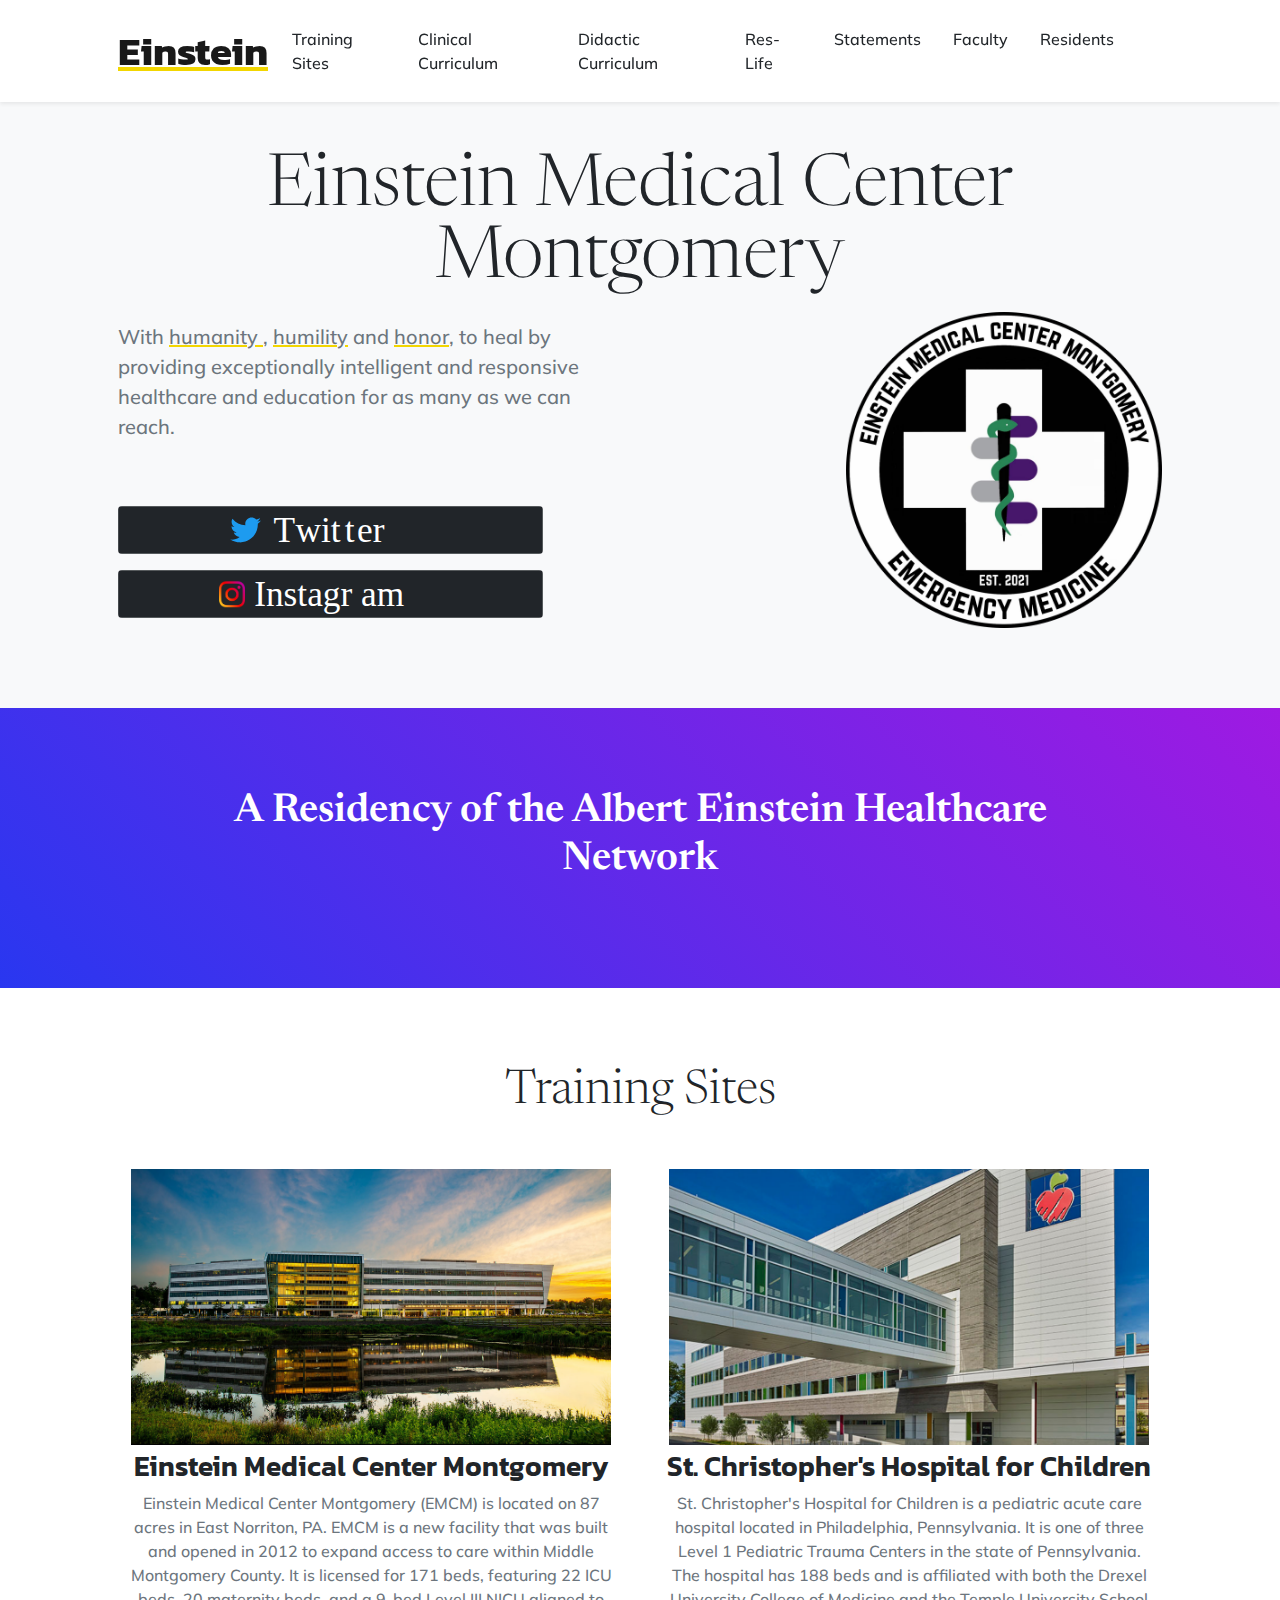
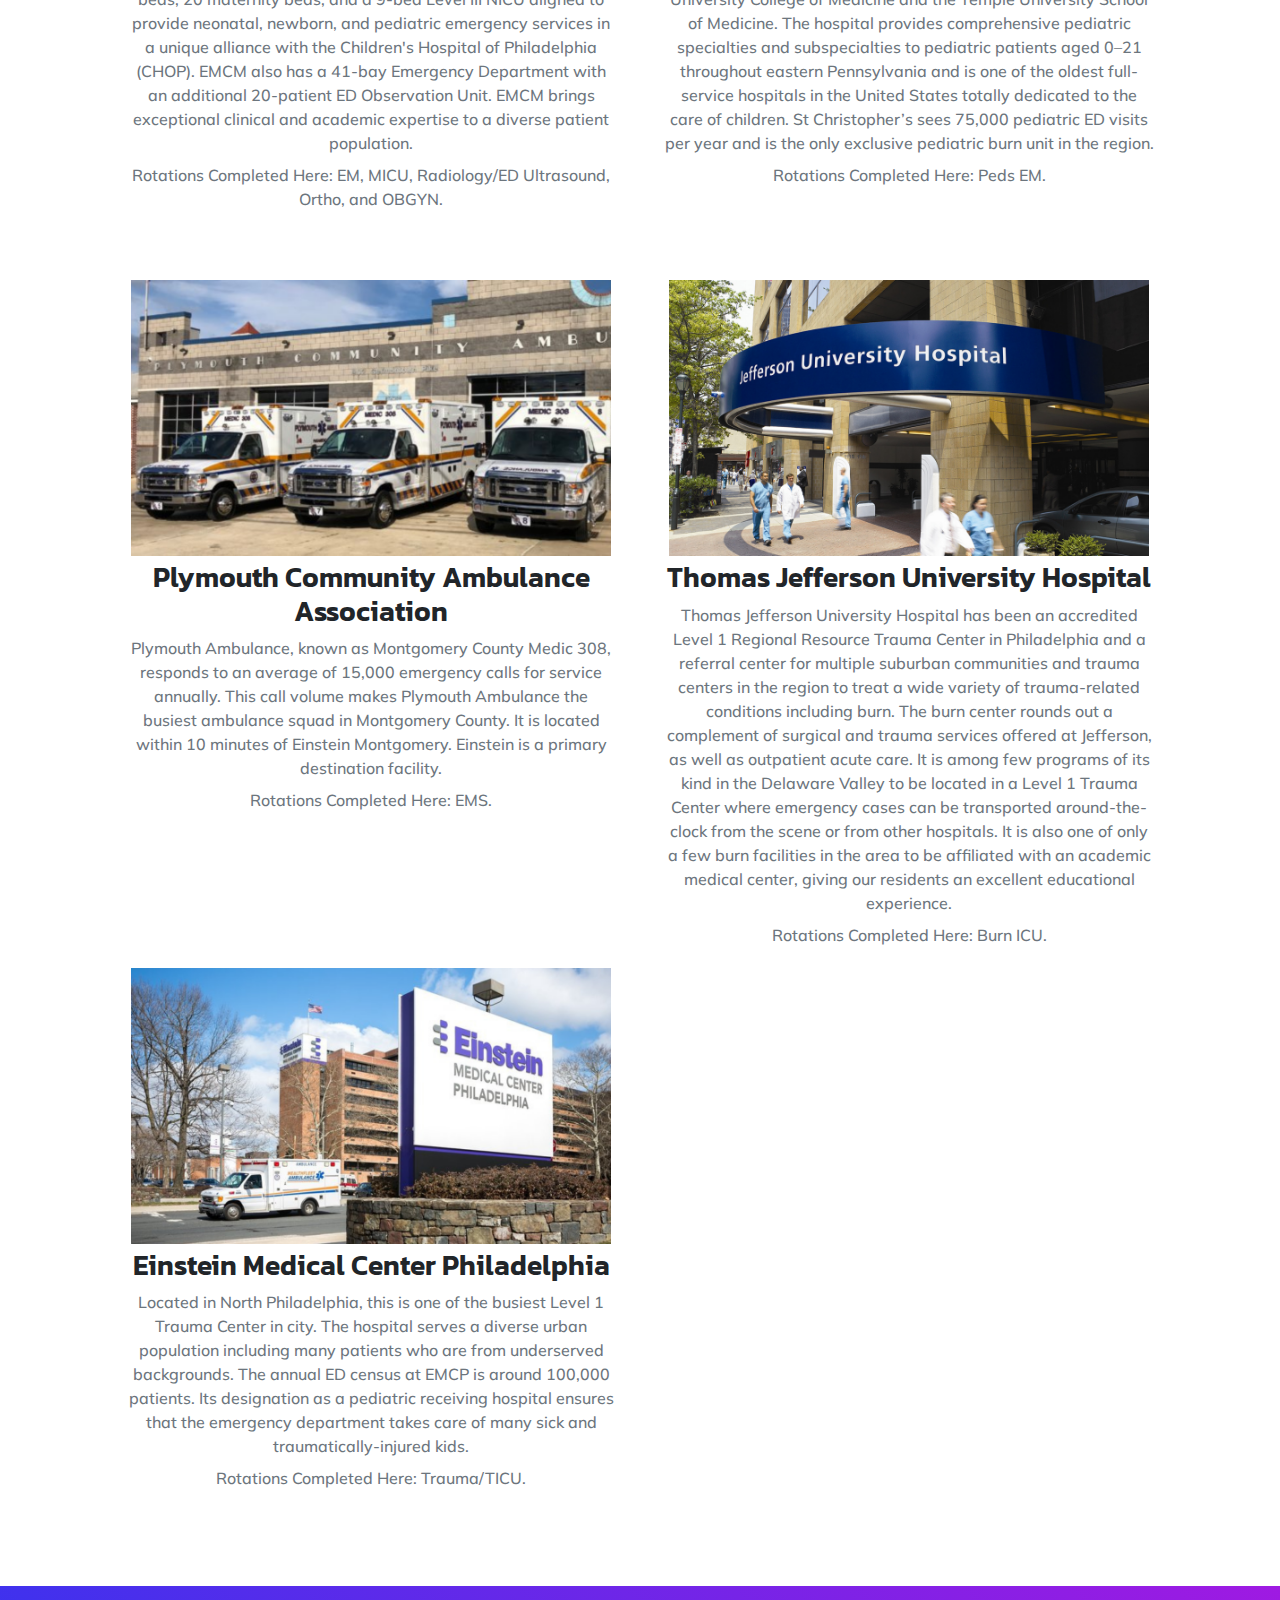
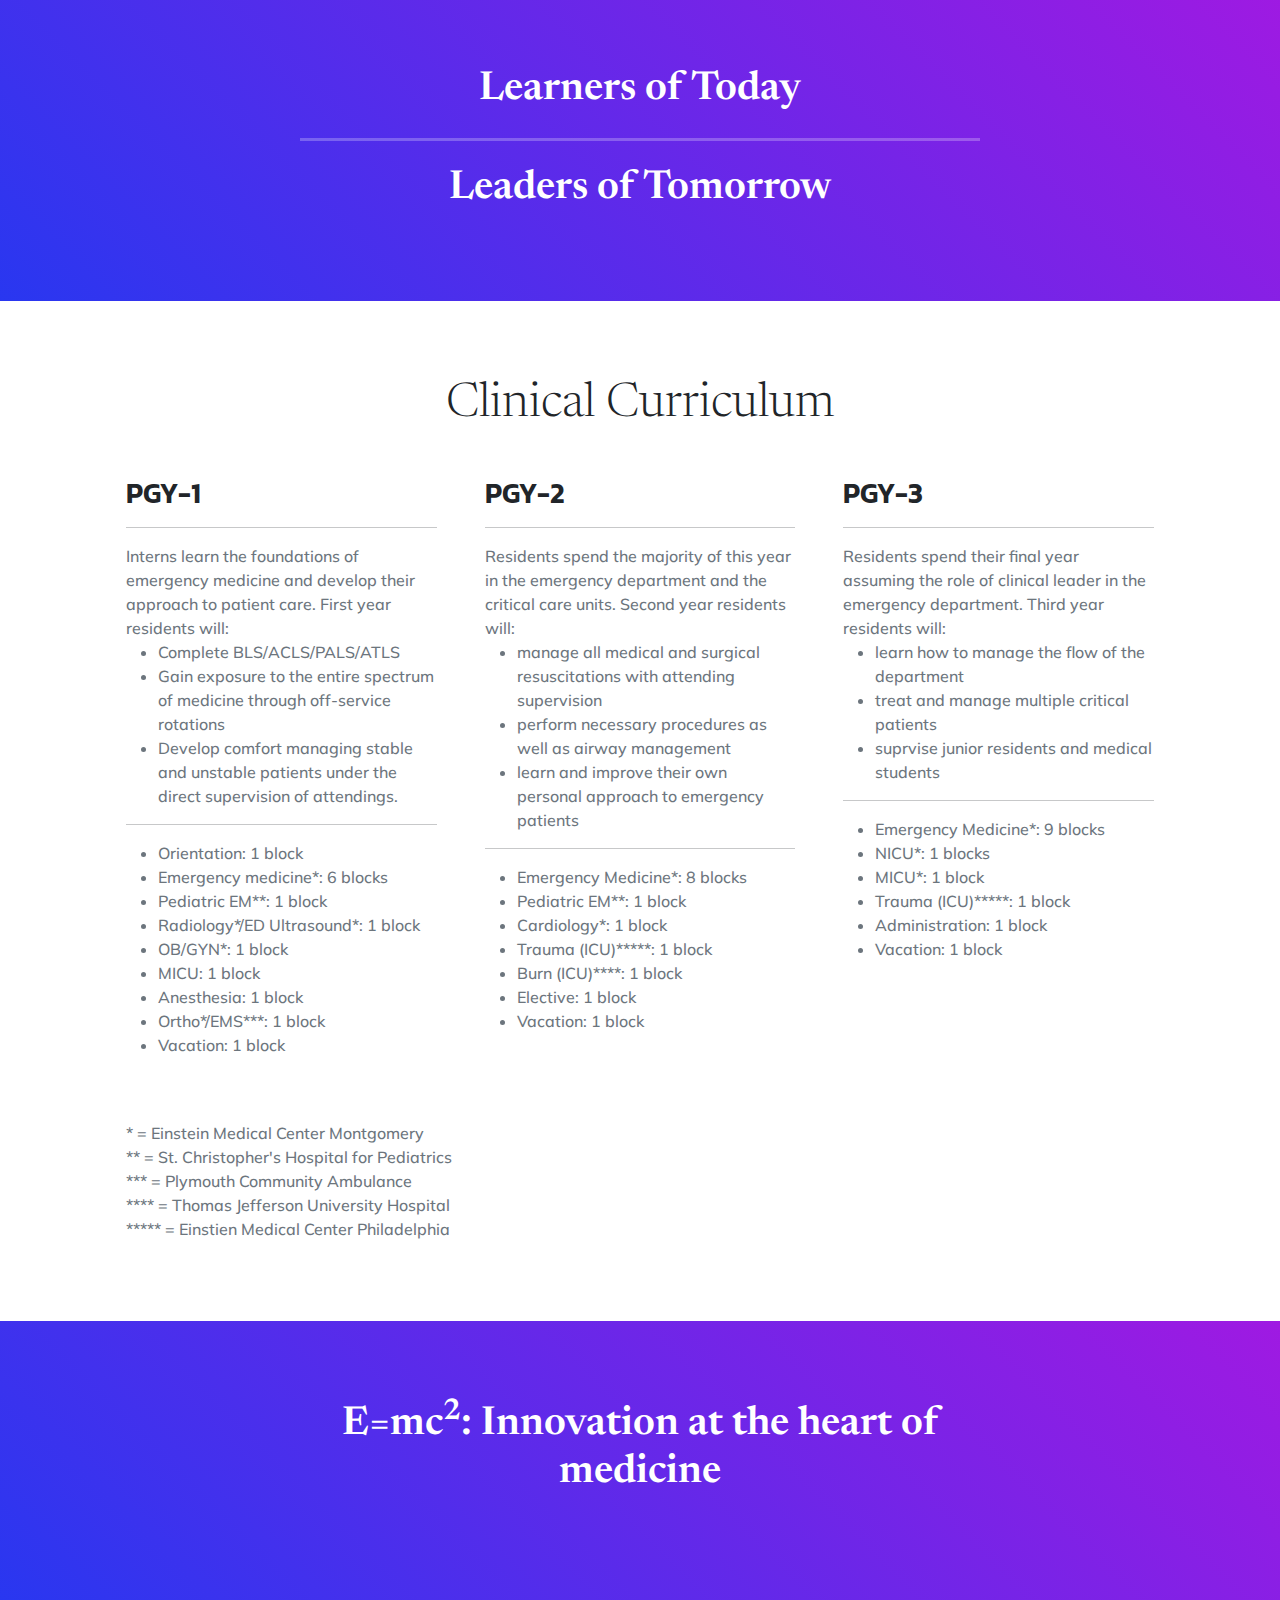
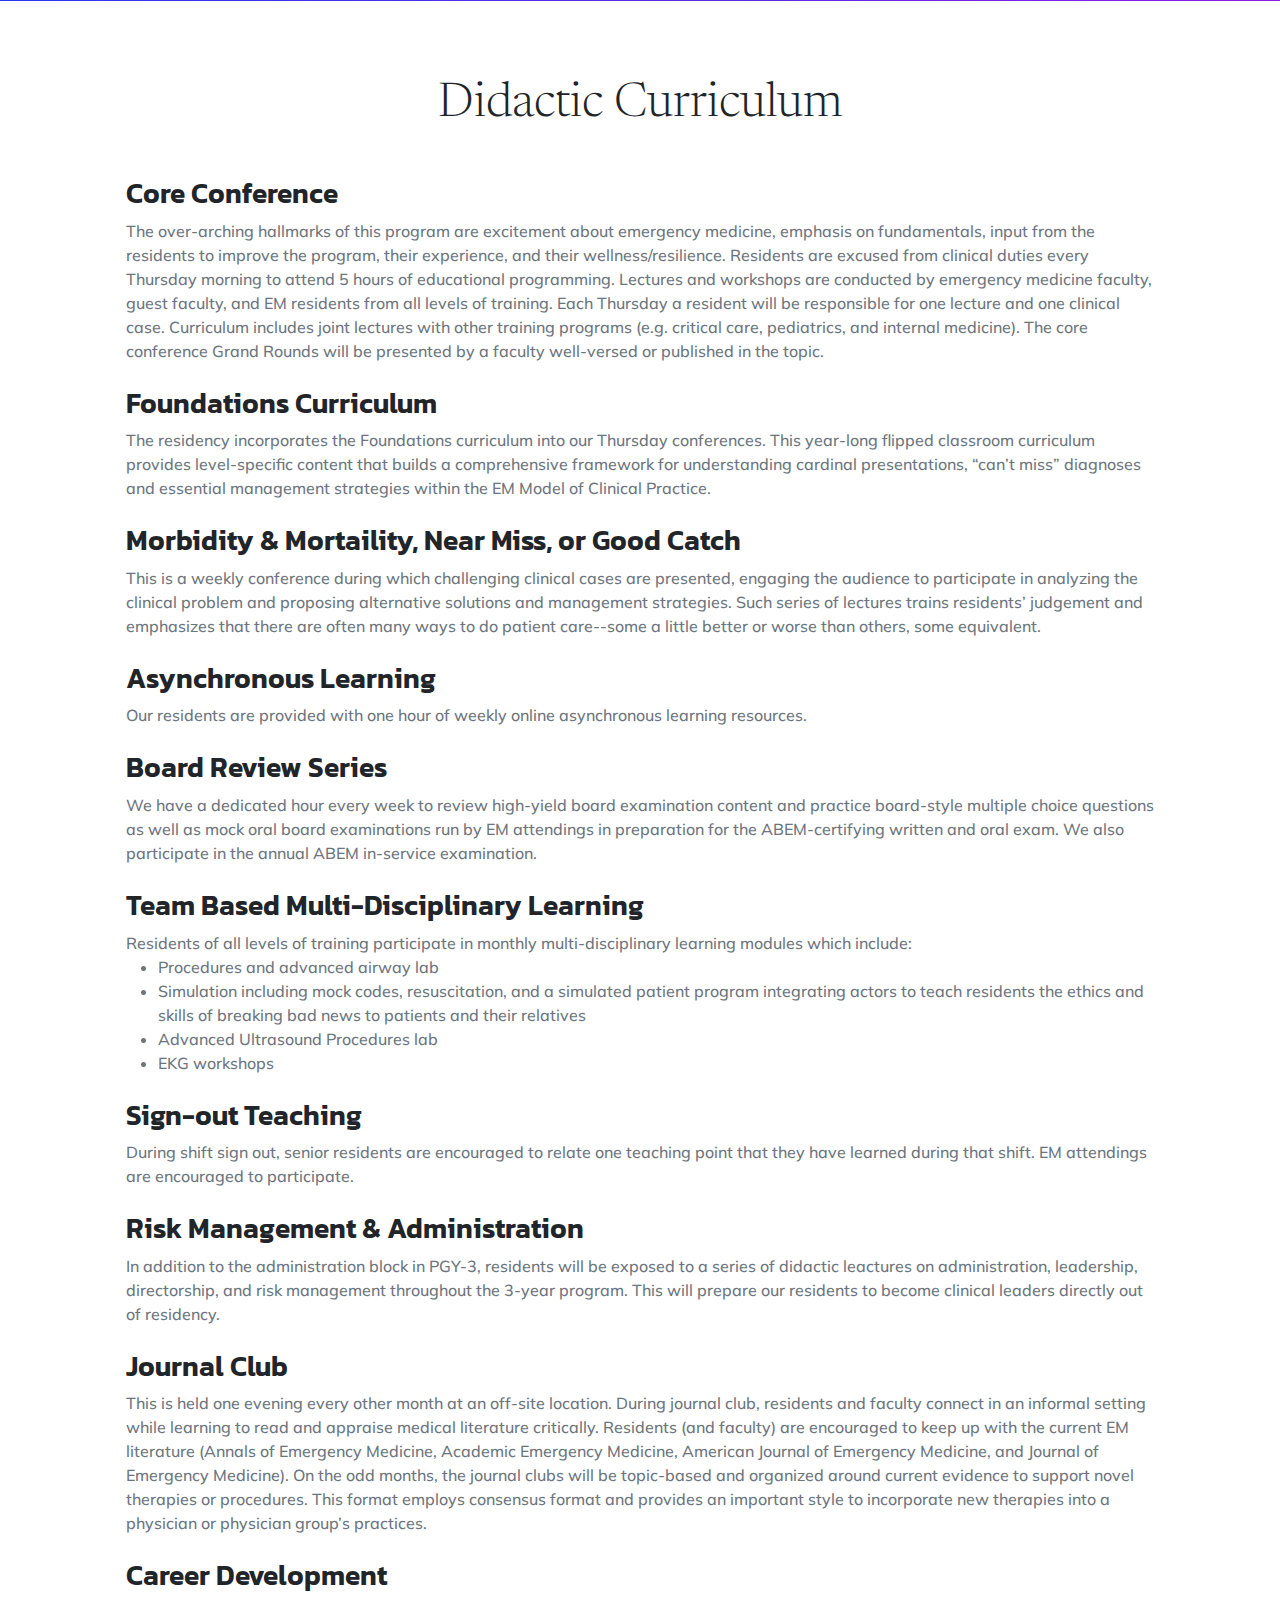
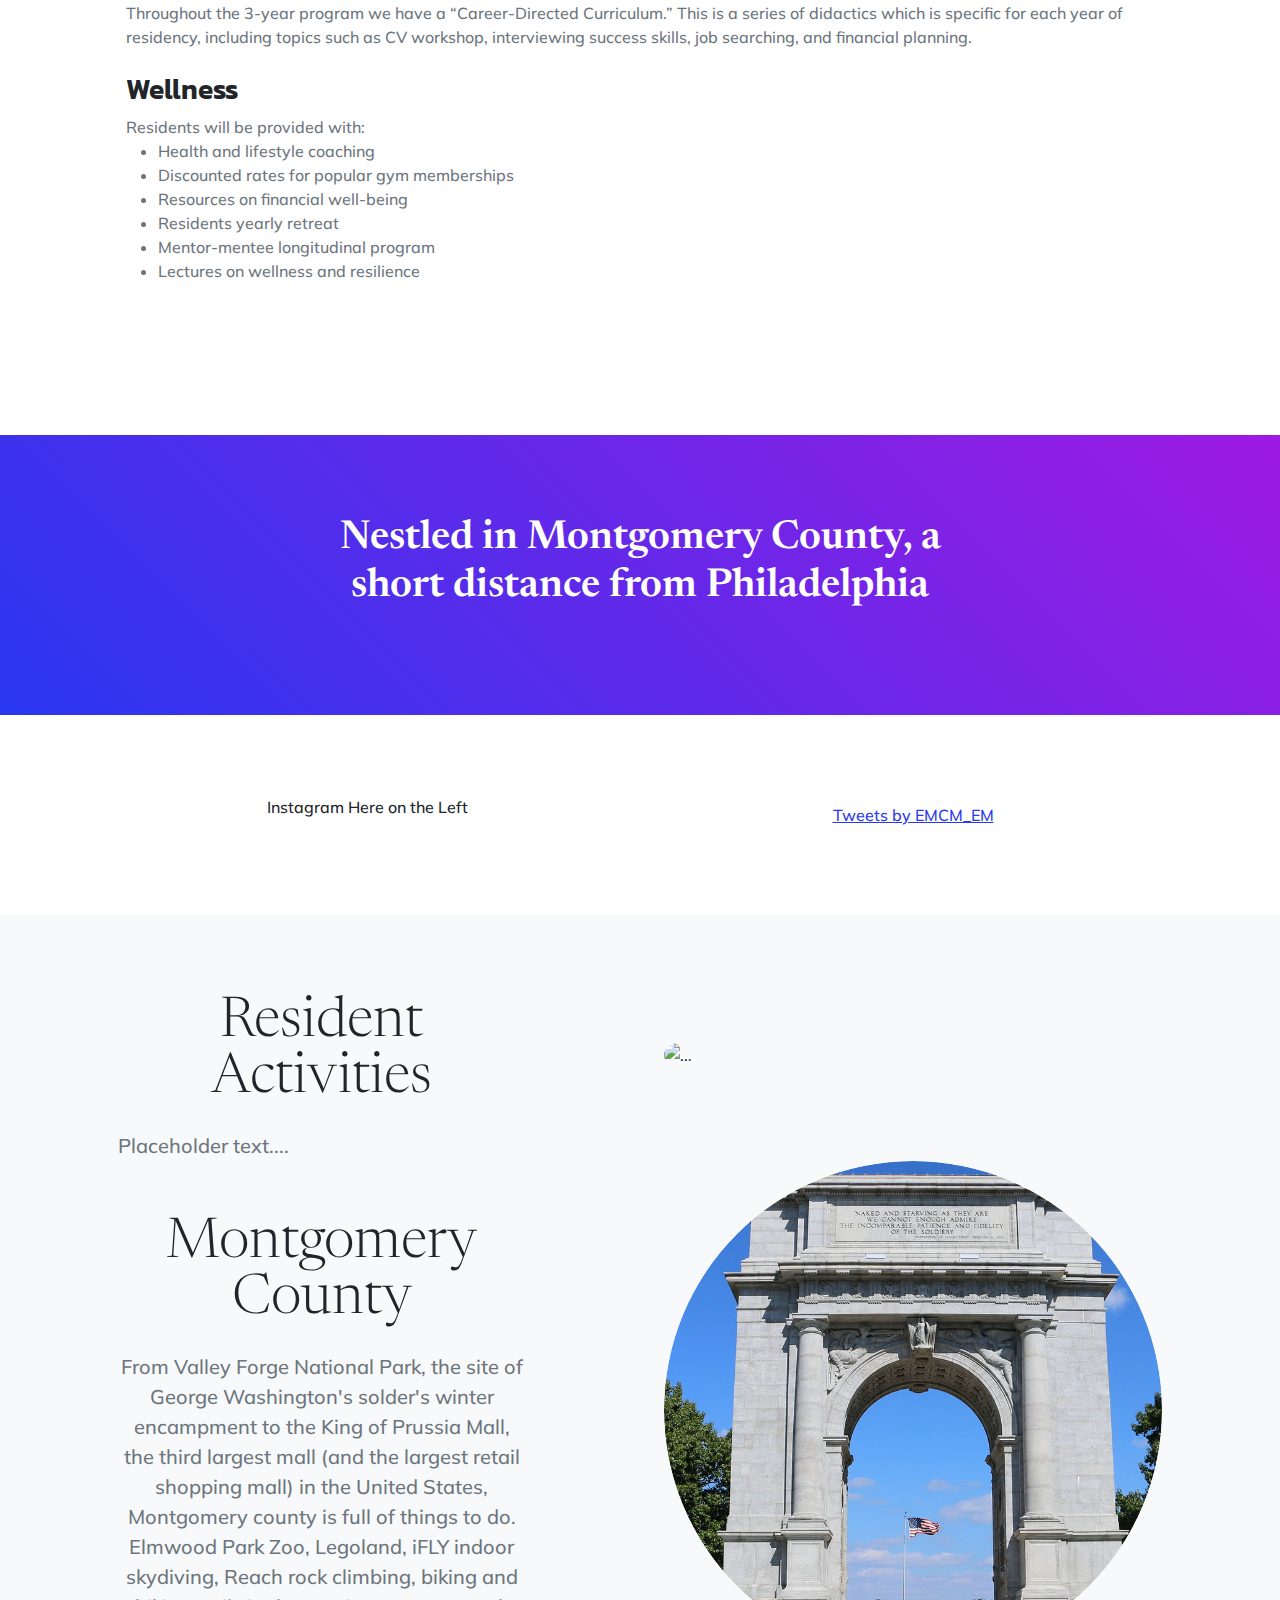
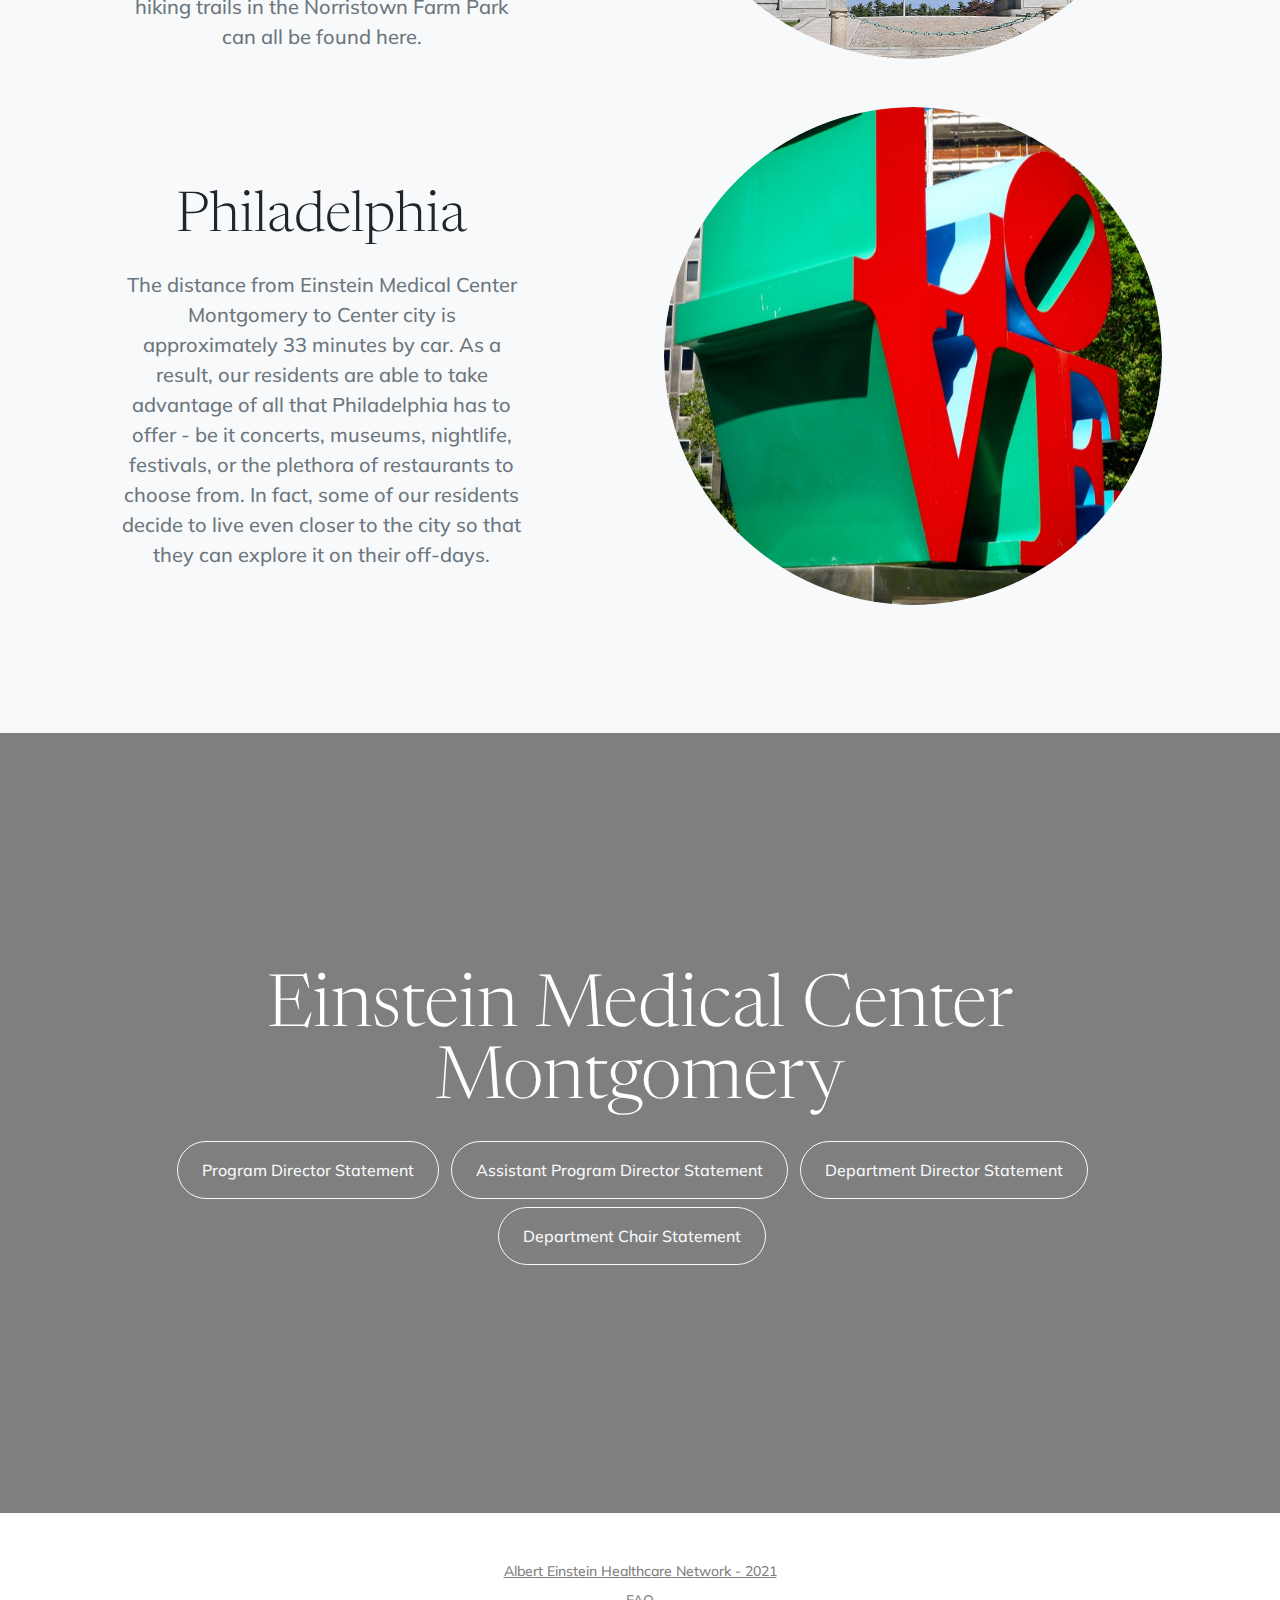
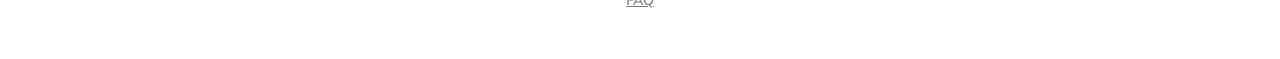
==== index.html @ 68cdc118 "Website Transfer from other email account" ====
<!DOCTYPE html>
<html lang="en">
    <head>
        <meta charset="utf-8" />
        <meta name="viewport" content="width=device-width, initial-scale=1, shrink-to-fit=no" />
        <meta name="description" content="" />
        <meta name="author" content="" />
        <title>Einstein</title>
        <link rel="icon" type="image/x-icon" href="assets/favicon.ico" />
        <!-- Bootstrap icons-->
        <link href="https://cdn.jsdelivr.net/npm/bootstrap-icons@1.5.0/font/bootstrap-icons.css" rel="stylesheet" />
        <!-- Google fonts-->
        <link rel="preconnect" href="https://fonts.gstatic.com" />
        <link href="https://fonts.googleapis.com/css2?family=Newsreader:ital,wght@0,600;1,600&amp;display=swap" rel="stylesheet" />
        <link href="https://fonts.googleapis.com/css2?family=Mulish:ital,wght@0,300;0,500;0,600;0,700;1,300;1,500;1,600;1,700&amp;display=swap" rel="stylesheet" />
        <link href="https://fonts.googleapis.com/css2?family=Kanit:ital,wght@0,400;1,400&amp;display=swap" rel="stylesheet" />
        <!-- Core theme CSS (includes Bootstrap)-->
        <link href="css/styles.css" rel="stylesheet" />
    </head>
    <body id="page-top">
        <!-- Navigation-->
        <nav class="navbar navbar-expand-lg navbar-light fixed-top shadow-sm" id="mainNav">
            <div class="container px-5">
                <a class="navbar-brand fw-bolder" href="#page-top">Einstein</a>
                <button class="navbar-toggler" type="button" data-bs-toggle="collapse" data-bs-target="#navbarResponsive" aria-controls="navbarResponsive" aria-expanded="false" aria-label="Toggle navigation">
                    Menu
                    <i class="bi-list"></i>
                </button>
                <div class="collapse navbar-collapse" id="navbarResponsive">
                    <ul class="navbar-nav ms-auto me-4 my-3 my-lg-0">
                        <li class="nav-item"><a class="nav-link me-lg-3" href="#trainingsites">Training Sites</a></li>
                        <li class="nav-item"><a class="nav-link me-lg-3" href="#clinicalcurriculum">Clinical Curriculum</a></li>
                        <li class="nav-item"><a class="nav-link me-lg-3" href="#didacticcurriculum">Didactic Curriculum</a></li>
                        <li class="nav-item"><a class="nav-link me-lg-3" href="#wellness">Res-Life</a></li>
                        <li class="nav-item"><a class="nav-link me-lg-3" href="#statements">Statements</a></li>
                        <li class="nav-item"><a class="nav-link me-lg-3" href="Faculty/faculty.html">Faculty</a></li>
                        <li class="nav-item"><a class="nav-link me-lg-3" href="Residents/residents.html">Residents</a></li>
                        <!--
                        <li class="nav-item dropdown"><a class="nav-link me-lg-3 dropdown-toggle" href="#" data-bs-toggle="dropdown">People</a>
                            <ul class="dropdown-menu">
                                <li class="nav-item dropdown-item"><a class="nav-link me-lg-3" href="Faculty/faculty.html">Faculty</a></li>
                                <li class="nav-item dropdown-item"><a class="nav-link me-lg-3" href="Residents/residents.html">Residents</a></li>
                            </ul>
                        </li>
                        -->
                    </ul>
                    <!--<button class="btn btn-primary rounded-pill px-3 mb-2 mb-lg-0" data-bs-toggle="modal" data-bs-target="#feedbackModal">
                        <span class="d-flex align-items-center">
                            <i class="bi-chat-text-fill me-2"></i>
                            <span class="small">Send Feedback</span>
                        </span>
                    </button>-->
                </div>
            </div>
        </nav>
        <!-- Main Einstein Logo-->
        <header class="masthead">
            <div class="container px-5">
                <div class="row gx-5 align-items-center">
                    <div class="col-lg-12">
                        <h1 class="display-2 lh-1 mb-3 text-center font-weight-bolder">Einstein Medical Center Montgomery</h1>
                    </div>
                    <div class="col-lg-6">
                        <!-- Masthead text and app badges-->
                        <div class="mb-5 mb-lg-0 text-center text-lg-start">
                            <!--<h1 class="display-1 lh-1 mb-3 text-justify font-weight-bold">Einstein Medical Center Montgomery </h1>-->
                            <p class="lead fw-normal text-muted mb-5">With <span class="k-yellow">humanity </span>, <span class="k-yellow">humility</span> and <span class="k-yellow">honor</span>, to heal by providing exceptionally intelligent and responsive healthcare and education for as many as we can reach.</p>
                            <!--Residency Blog Button is Hidden -->
                            <!--<div class="d-flex flex-column flex-lg-row align-items-center">
                                <a class="me-lg-3 mb-4 mb-lg-0" href="ResidencyBlog/blog.html"><img class="app-badge rounded" src="assets/img/Untitled.svg" alt="..." /></a>
                            </div>-->
                            <div class="d-flex flex-column flex-lg-row align-items-center">
                                <a class="me-lg-3 mb-4 mb-lg-0" href="https://twitter.com/EMCM_EM"><img class="img-responsive app-badge rounded" src="assets/img/Untitled2.svg" alt="..." /></a>
                            </div>
                            <div class="d-flex flex-column flex-lg-row align-items-center">
                                <a class="me-lg-3 mb-4 mb-lg-0" href="https://instagram.com"><img class="img-responsive app-badge rounded" src="assets/img/Untitled3.svg" alt="..." /></a>
                            </div>
                        </div>
                    </div>
                    <div class="col-lg-2">
                            <!--This is blank section is intentionally left empty to allow for the logo image to be properly sized. There is probably a better way to do this, but after spending a few hours trying to figure it out. This was the simplest solution I came up with....If this section is deleted and an offset-1 class is added into the next block, the image doesn't properly resize on mobile devices.-->
                    </div>
                    <div class="col-lg-4">
                        <div class="logo-image">
                            <img src="assets/img/EinsteinLogoCircle.png" alt="Einstein Montgomery EM Logo" class="img-fluid">
                        </div>

                        <!-- Masthead device mockup feature
                        <div class="masthead-device-mockup">
                            <svg class="circle" viewBox="0 0 100 100" xmlns="http://www.w3.org/2000/svg">
                                <defs>
                                    <linearGradient id="circleGradient" gradientTransform="rotate(45)">
                                        <stop class="gradient-start-color" offset="0%"></stop>
                                        <stop class="gradient-end-color" offset="100%"></stop>
                                    </linearGradient>
                                </defs>
                                <circle cx="50" cy="50" r="50"></circle></svg>
                            <svg class="shape-1 d-none d-sm-block" viewBox="0 0 240.83 240.83" xmlns="http://www.w3.org/2000/svg">
                                <rect x="-32.54" y="78.39" width="305.92" height="84.05" rx="42.03" transform="translate(120.42 -49.88) rotate(45)"></rect>
                                <rect x="-32.54" y="78.39" width="305.92" height="84.05" rx="42.03" transform="translate(-49.88 120.42) rotate(-45)"></rect></svg>
                            <svg class="shape-2 d-none d-sm-block" viewBox="0 0 100 100" xmlns="http://www.w3.org/2000/svg"><circle cx="50" cy="50" r="50"></circle></svg>
                            <div class="device-wrapper">
                                <div class="device" data-device="iPhoneX" data-orientation="portrait" data-color="black">
                                    <div class="screen bg-black">
                                        <!-- PUT CONTENTS HERE:
                                        <!-- * * This can be a video, image, or just about anything else.
                                        <!-- * * Set the max width of your media to 100% and the height to
                                        <!-- * * 100% like the demo example below.
                                        <video muted="muted" autoplay="" loop="" style="max-width: 100%; height: 100%"><source src="assets/img/demo-screen.mp4" type="video/mp4" /></video>
                                    </div>
                                </div>
                            </div>
                        </div>-->
                    </div>
                </div>
            </div>
        </header>
        <!-- A residency of the Albert Einstein Healthcare Network-->
        <aside  id="trainingsites" class="text-center bg-gradient-primary-to-secondary">
            <div class="container px-5">
                <div class="row gx-5 justify-content-center">
                    <div class="col-xl-10">
                        <div class="class h2 fs-1 text-white mb-4">A Residency of the Albert Einstein Healthcare Network </div>
                    </div>
                </div>
            </div>
        </aside>
        <!-- Training Sites section-->
        <section>
            <div class="container px-5">
                <div class="row gx-5 align-items-center">
                    <div class="col-lg-12 mb-0 mb-lg-0">
                        <h2 class="display-5 lh-1 mb-5 text-center font-weight-bold">Training Sites </h2>
                    </div>
                    <div class="col-lg-12 order-lg-1 mb-5 mb-lg-0">
                        <div class="container-fluid px-2">
                            <div class="row gx-5">
                                <div class="col-md-6 mb-5">
                                    <!-- Feature item-->
                                    <div class="text-center">
                                        <img src="assets/img/EMCM_Hospital.png" alt="EMCM Hospital" class="img-thumbnail">
                                        <h3 class="font-alt">Einstein Medical Center Montgomery</h3>
                                        <p class="text-muted mb-0">Einstein Medical Center Montgomery (EMCM) is located on 87 acres in East Norriton, PA. EMCM is a new facility that was built and opened in 2012 to expand access to care within Middle Montgomery County. It is licensed for 171 beds, featuring 22 ICU beds, 20 maternity beds, and a 9-bed Level III NICU aligned to provide neonatal, newborn, and pediatric emergency services in a unique alliance with the Children's Hospital of Philadelphia (CHOP). EMCM also has a 41-bay Emergency Department with an additional 20-patient ED Observation Unit. EMCM brings exceptional clinical and academic expertise to a diverse patient population.</p>
                                        <p class="text-muted mt-2">Rotations Completed Here: EM, MICU, Radiology/ED Ultrasound, Ortho, and OBGYN.</p>
                                    </div>
                                </div>
                                <div class="col-md-6 mb-5">
                                    <!-- Feature item-->
                                    <div class="text-center">
                                        <img src="assets/img/St.Christopher_Hospital.png" alt="St. Christopher's Hospital" class="img-thumbnail">
                                        <h3 class="font-alt">St. Christopher's Hospital for Children</h3>
                                        <p class="text-muted mb-0">St. Christopher's Hospital for Children is a pediatric acute care hospital located in Philadelphia, Pennsylvania. It is one of three Level 1 Pediatric Trauma Centers in the state of Pennsylvania. The hospital has 188 beds and is affiliated with both the Drexel University College of Medicine and the Temple University School of Medicine. The hospital provides comprehensive pediatric specialties and subspecialties to pediatric patients aged 0–21 throughout eastern Pennsylvania and is one of the oldest full-service hospitals in the United States totally dedicated to the care of children. St Christopher’s sees 75,000 pediatric ED visits per year and is the only exclusive pediatric burn unit in the region.</p>
                                        <p class="text-muted mt-2">Rotations Completed Here: Peds EM.</p>
                                    </div>
                                </div>
                            </div>
                            <div class="row gx-5">
                                <div class="col-md-6 mb-5"> <!-- removed "mb-md-0" -->
                                    <!-- Feature item-->
                                    <div class="text-center">
                                        <img src="assets/img/PlymouthCommunityAmbulance.png" alt="Plymouth Community Ambulance Association" class="img-thumbnail">
                                        <h3 class="font-alt">Plymouth Community Ambulance Association</h3>
                                        <p class="text-muted mb-0">Plymouth Ambulance, known as Montgomery County Medic 308, responds to an average of 15,000 emergency calls for service annually. This call volume makes Plymouth Ambulance the busiest ambulance squad in Montgomery County. It is located within 10 minutes of Einstein Montgomery. Einstein is a primary destination facility.</p>
                                        <p class="text-muted mt-2">Rotations Completed Here: EMS.</p>
                                    </div>
                                </div>
                                <div class="col-md-6">
                                    <!-- Feature item-->
                                    <div class="text-center">
                                        <img src="assets/img/TJUH.png" alt="Thomas Jefferson University Hospital" class="img-thumbnail">
                                        <h3 class="font-alt">Thomas Jefferson University Hospital</h3>
                                        <p class="text-muted mb-0">Thomas Jefferson University Hospital has been an accredited Level 1 Regional Resource Trauma Center in Philadelphia and a referral center for multiple suburban communities and trauma centers in the region to treat a wide variety of trauma-related conditions including burn. The burn center rounds out a complement of surgical and trauma services offered at Jefferson, as well as outpatient acute care. It is among few programs of its kind in the Delaware Valley to be located in a Level 1 Trauma Center where emergency cases can be transported around-the-clock from the scene or from other hospitals. It is also one of only a few burn facilities in the area to be affiliated with an academic medical center, giving our residents an excellent educational experience.</p>
                                        <p class="text-muted mt-2">Rotations Completed Here: Burn ICU.</p>
                                    </div>
                                </div>
                            </div>

                            <div class="row gx-5">
                                <div class="col-md-6 mb-5 mb-md-0">
                                    <!-- Feature item-->
                                    <div class="text-center">
                                        <img src="assets/img/EinsteinPhiladelphia.png" alt="Einstein Medical Center Philadelphia" class="img-thumbnail">
                                        <h3 class="font-alt">Einstein Medical Center Philadelphia</h3>
                                        <p class="text-muted mb-0">Located in North Philadelphia, this is one of the busiest Level 1 Trauma Center in city. The hospital serves a diverse urban population including many patients who are from underserved backgrounds. The annual ED census at EMCP is around 100,000 patients. Its designation as a pediatric receiving hospital ensures that the emergency department takes care of many sick and traumatically-injured kids.</p>
                                        <p class="text-muted mt-2">Rotations Completed Here: Trauma/TICU.</p>
                                    </div>
                                </div>
                                <!--
                                <div class="col-md-6">
                                    <div class="text-center">
                                        <i class="bi-patch-check icon-feature text-gradient d-block mb-3"></i>
                                        <h3 class="font-alt">Children's Hospital of Philadelphia</h3>
                                        <p class="text-muted mb-0">Tox?</p>
                                    </div>
                                </div>-->
                            </div>
                            <!--
                            <div class="row gx-5">
                                <div class="col-md-6">
                                    <div class="text-center">
                                        <i class="bi-patch-check icon-feature text-gradient d-block mb-3"></i>
                                        <h3 class="font-alt">Will's Eye</h3>
                                        <p class="text-muted mb-0">Optho?</p>
                                    </div>
                                </div>
                            </div>-->
                        </div>
                    </div>
                </div>
            </div>
        </section>
        <!--Learners of Today; Leaders of Tomorrow-->
        <aside id="clinicalcurriculum" class="text-center bg-gradient-primary-to-secondary">
            <div class="container px-5">
                <div class="row gx-5 justify-content-center">
                    <div class="col-xl-8">
                        <div class="h2 fs-1 text-white mb-4">Learners of Today</div>
                        <div class="h2 fs-1 text-white"> <hr style="height: 0.2rem;"></div>
                        <div class="h2 fs-1 text-white mt-4">Leaders of Tomorrow</div>
                        <!--<img src="assets/img/tnw-logo.svg" alt="..." style="height: 3rem" />-->
                    </div>
                </div>
            </div>
        </aside>
        <!-- Clinical Curriculum section-->
        <section>
            <div class="container px-5">
                <div class="row gx-5 align-items-center">
                    <div class="col-lg-12 mb-0 mb-lg-0">
                        <h2 class="display-5 lh-1 mb-5 text-center font-weight-bold">Clinical Curriculum</h2>
                    </div>
                    <div class="col-lg-12 order-lg-1 mb-5 mb-lg-0">
                        <div class="container-fluid px-2">
                            <div class="row gx-5">
                                <div class="col-md-4 mb-5">
                                    <div class="text-justify">
                                        <h3 class="font-alt">PGY-1</h3>
                                    </div>
                                    <div class="text-justify">
                                        <hr>
                                    </div>
                                    <div class="text-justify">
                                        <p class="text-muted mb-0">Interns learn the foundations of emergency medicine and develop their approach to patient care. First year residents will:</p>
                                        <ul class="text-muted mb-0">
                                            <li>Complete BLS/ACLS/PALS/ATLS</li>
                                            <li>Gain exposure to the entire spectrum of medicine through off-service rotations</li>
                                            <li>Develop comfort managing stable and unstable patients under the direct supervision of attendings.</li>
                                        </ul>
                                    </div>
                                    <div class="text-justify">
                                        <hr>
                                    </div>
                                    <div class="text-muted mb-0">
                                        <ul>
                                            <li>Orientation: 1 block</li>
                                            <li>Emergency medicine*: 6 blocks</li>
                                            <li>Pediatric EM**: 1 block</li>
                                            <li>Radiology*/ED Ultrasound*: 1 block</li>
                                            <li>OB/GYN*: 1 block</li>
                                            <li>MICU: 1 block</li>
                                            <li>Anesthesia: 1 block</li>
                                            <li>Ortho*/EMS***: 1 block</li>
                                            <li>Vacation: 1 block</li>
                                        </ul>
                                    </div>
                                </div>
                                <div class="col-md-4 mb-5">
                                    <div class="text-justify">
                                        <h3 class="font-alt">PGY-2</h3>
                                    </div>
                                    <div class="text-justify">
                                        <hr>
                                    </div>
                                    <div class="text-justify">
                                        <p class="text-muted mb-0">Residents spend the majority of this year in the emergency department and the critical care units. Second year residents will:</p>
                                        <ul class="text-muted mb-0">
                                            <li>manage all medical and surgical resuscitations with attending supervision</li>
                                            <li>perform necessary procedures as well as airway management</li>
                                            <li>learn and improve their own personal approach to emergency patients</li>
                                        </ul>
                                    </div>
                                    <div class="text-justify">
                                        <hr>
                                    </div>
                                    <div class="text-muted mb-0">
                                        <ul class="text-muted mb-0">
                                            <li>Emergency Medicine*: 8 blocks</li>
                                            <li>Pediatric EM**: 1 block</li>
                                            <li>Cardiology*: 1 block</li>
                                            <li>Trauma (ICU)*****: 1 block</li>
                                            <li>Burn (ICU)****: 1 block</li>
                                            <li>Elective: 1 block</li>
                                            <li>Vacation: 1 block</li>
                                        </ul>
                                    </div>
                                </div>
                                <div class="col-md-4 mb-5">
                                    <div class="text-justify">
                                        <h3 class="font-alt">PGY-3</h3>
                                    </div>
                                    <div class="text-justify">
                                        <hr>
                                    </div>
                                    <div class="text-justify">
                                        <p class="text-muted mb-0">Residents spend their final year assuming the role of clinical leader in the emergency department. Third year residents will:</p>
                                        <ul class="text-muted mb-0">
                                            <li>learn how to manage the flow of the department</li>
                                            <li>treat and manage multiple critical patients</li>
                                            <li>suprvise junior residents and medical students</li>
                                        </ul>
                                    </div>
                                    <div class="text-justify">
                                        <hr>
                                    </div>
                                    <div class="text-muted mb-0">
                                        <ul class="text-muted mb-0">
                                            <li>Emergency Medicine*: 9 blocks</li>
                                            <li>NICU*: 1 blocks</li>
                                            <li>MICU*: 1 block</li>
                                            <li>Trauma (ICU)*****: 1 block</li>
                                            <li>Administration: 1 block</li>
                                            <li>Vacation: 1 block</li>
                                        </ul>
                                    </div>
                                </div>
                            </div>
                            <div class="row gx-5">
                                <div class="col-md-12">
                                    <div class="text-muted">
                                        <p class="mb-0">* = Einstein Medical Center Montgomery</p>
                                        <p class="mb-0">** = St. Christopher's Hospital for Pediatrics</p>
                                        <p class="mb-0">*** = Plymouth Community Ambulance</p>
                                        <p class="mb-0">**** = Thomas Jefferson University Hospital</p>
                                        <p class="mb-0">***** = Einstien Medical Center Philadelphia</p>
                                    </div>
                                </div>
                            </div>
                        </div>
                    </div>
                </div>
            </div>
        </section>
        <!-- E=mc^2 Innovation is the heart of our program -->
        <aside id="didacticcurriculum" class="text-center bg-gradient-primary-to-secondary">
            <div class="container px-5">
                <div class="row gx-5 justify-content-center">
                    <div class="col-xl-8">
                        <div class="h2 fs-1 text-white mb-4">E=mc<sup>2</sup>: Innovation at the heart of medicine</div>
                        <!--<img src="assets/img/tnw-logo.svg" alt="..." style="height: 3rem" />-->
                    </div>
                </div>
            </div>
        </aside>
        <!--Didactic Curriculum Section -->
        <section>
            <div class="container px-5">
                <div class="row gx-5 align-items-center">
                    <div class="col-lg-12 mb-0 mb-lg-0">
                        <h2 class="display-5 lh-1 mb-5 text-center font-weight-bold">Didactic Curriculum</h2>
                    </div>
                    <div class="col-lg-12 order-lg-1 mb-5 mb-lg-0">
                        <div class="container-fluid px-2">
                            <div class="row gx-5">
                                <div class="col-md-12 mb-5">
                                    <div class="text-justify">
                                        <h3 class="font-alt">Core Conference</h3>
                                    </div>
                                    <div class="text-justify">
                                        <p class="text-muted mb-4">The over-arching hallmarks of this program are excitement about emergency medicine, emphasis on fundamentals, input from the residents to improve the program, their experience, and their wellness/resilience. Residents are excused from clinical duties every Thursday morning to attend 5 hours of educational programming. Lectures and workshops are conducted by emergency medicine faculty, guest faculty, and EM residents from all levels of training. Each Thursday a resident will be responsible for one lecture and one clinical case. Curriculum includes joint lectures with other training programs (e.g. critical care, pediatrics, and internal medicine). The core conference Grand Rounds will be presented by a faculty well-versed or published in the topic.</p>
                                    </div>
                                    <div class="text-justify">
                                        <h3 class="font-alt">Foundations Curriculum</h3>
                                    </div>
                                    <div class="text-justify">
                                        <p class="text-muted mb-4">The residency incorporates the Foundations curriculum into our Thursday conferences. This year-long flipped classroom curriculum provides level-specific content that builds a comprehensive framework for understanding cardinal presentations, “can’t miss” diagnoses and essential management strategies within the EM Model of Clinical Practice.</p>
                                    </div>
                                    <div class="text-justify">
                                        <h3 class="font-alt">Morbidity & Mortaility, Near Miss, or Good Catch</h3>
                                    </div>
                                    <div class="text-justify">
                                        <p class="text-muted mb-4">This is a weekly conference during which challenging clinical cases are presented, engaging the audience to participate in analyzing the clinical problem and proposing alternative solutions and management strategies.  Such series of lectures trains residents’ judgement and emphasizes that there are often many ways to do patient care--some a little better or worse than others, some equivalent.</p>
                                    </div>
                                    <div class="text-justify">
                                        <h3 class="font-alt">Asynchronous Learning</h3>
                                    </div>
                                    <div class="text-justify">
                                        <p class="text-muted mb-4">Our residents are provided with one hour of weekly online asynchronous learning resources.</p>
                                    </div>
                                    <div class="text-justify">
                                        <h3 class="font-alt">Board Review Series</h3>
                                    </div>
                                    <div class="text-justify">
                                        <p class="text-muted mb-4">We have a dedicated hour every week to review high-yield board examination content and practice board-style multiple choice questions as well as mock oral board examinations run by EM attendings in preparation for the ABEM-certifying written and oral exam. We also participate in the annual ABEM in-service examination.</p>
                                    </div>
                                    <div class="text-justify">
                                        <h3 class="font-alt">Team Based Multi-Disciplinary Learning</h3>
                                    </div>
                                    <div class="text-justify">
                                        <p class="text-muted mb-0">Residents of all levels of training participate in monthly multi-disciplinary learning modules which include:</p>
                                        <ul class="text-muted mb-4">
                                            <li>Procedures and advanced airway lab</li>
                                            <li>Simulation including mock codes, resuscitation, and a simulated patient program integrating actors to teach residents the ethics and skills of breaking bad news to patients and their relatives</li>
                                            <li>Advanced Ultrasound Procedures lab</li>
                                            <li>EKG workshops</li>
                                        </ul>
                                    </div>
                                    <div class="text-justify">
                                        <h3 class="font-alt">Sign-out Teaching</h3>
                                    </div>
                                    <div class="text-justify">
                                        <p class="text-muted mb-4">During shift sign out, senior residents are encouraged to relate one teaching point that they have learned during that shift. EM attendings are encouraged to participate.</p>
                                    </div>
                                    <div class="text-justify">
                                        <h3 class="font-alt">Risk Management & Administration</h3>
                                    </div>
                                    <div class="text-justify">
                                        <p class="text-muted mb-4">In addition to the administration block in PGY-3, residents will be exposed to a series of didactic leactures on administration, leadership, directorship, and risk management throughout the 3-year program. This will prepare our residents to become clinical leaders directly out of residency.</p>
                                    </div>
                                    <div class="text-justify">
                                        <h3 class="font-alt">Journal Club</h3>
                                    </div>
                                    <div class="text-justify">
                                        <p class="text-muted mb-4">This is held one evening every other month at an off-site location. During journal club, residents and faculty connect in an informal setting while learning to read and appraise medical literature critically. Residents (and faculty) are encouraged to keep up with the current EM literature (Annals of Emergency Medicine, Academic Emergency Medicine, American Journal of Emergency Medicine, and Journal of Emergency Medicine). On the odd months, the journal clubs will be topic-based and organized around current evidence to support novel therapies or procedures. This format employs consensus format and provides an important style to incorporate new therapies into a physician or physician group’s practices.</p>
                                    </div>
                                    <div class="text-justify">
                                        <h3 class="font-alt">Career Development</h3>
                                    </div>
                                    <div class="text-justify">
                                        <p class="text-muted mb-4">Throughout the 3-year program we have a “Career-Directed Curriculum.” This is a series of didactics which is specific for each year of residency, including topics such as CV workshop, interviewing success skills, job searching, and financial planning.</p>
                                    </div>
                                    <div class="text-justify">
                                        <h3 class="font-alt">Wellness</h3>
                                    </div>
                                    <div class="text-justify">
                                        <p class="text-muted mb-0">Residents will be provided with:</p>
                                        <ul class="text-muted mb-4">
            <li>Health and lifestyle coaching</li>
            <li>Discounted rates for popular gym memberships</li>
            <li>Resources on financial well-being</li>
            <li>Residents yearly retreat</li>
            <li>Mentor-mentee longitudinal program</li>
            <li>Lectures on wellness and resilience</li>
                                        </ul>
                                    </div>
                                </div>
                            </div>
                        </div>
                    </div>
                </div>
            </div>
        </section>
        <!-- Nestled in Montgomery County, a short distance from Philadelphia-->
        <aside id="wellness" class="text-center bg-gradient-primary-to-secondary">
            <div class="container px-5">
                <div class="row gx-5 justify-content-center">
                    <div class="col-xl-8">
                        <div class="h2 fs-1 text-white mb-4">Nestled in Montgomery County, a short distance from Philadelphia</div>
                        <!--<img src="assets/img/tnw-logo.svg" alt="..." style="height: 3rem" />-->
                    </div>
                </div>
            </div>
        </aside>
        <!-- Instagram and Twitter -->
        <section>
            <div class="container px-5">
                <div class="row gx-5 align-items-center text-center">
                    <div class="col-md-6">
                        <p>Instagram Here on the Left</p>
                    </div>
                    <div class="col-md-6">
                        <a class="twitter-timeline" href="https://twitter.com/EMCM_EM">Tweets by EMCM_EM</a> <script async src="https://platform.twitter.com/widgets.js" charset="utf-8"></script>
                    </div>
                </div>
            </div>
        </section>
        <!-- Wellness & Life in MontCo/Philly -->
        <section class="bg-light">
            <div class="container px-5">
                <div class="row gx-5 align-items-center justify-content-center justify-content-lg-between">
                    <div class="col-12 col-lg-5">
                        <h2 class="display-4 lh-1 mb-4 text-center">Resident Activities</h2>
                        <p class="lead fw-normal text-muted mb-5 mb-lg-0">Placeholder text....</p>
                    </div>
                    <div class="col-sm-8 col-md-6">
                        <div class="px-5 px-sm-0 mb-5">
                            <img class="img-fluid rounded-circle" src="https://source.unsplash.com/u8Jn2rzYIps/900x900" alt="..." />
                        </div>
                    </div>
                </div>
                <div class="row gx-5 align-items-center justify-content-center justify-content-lg-between">
                    <div class="col-12 col-lg-5">
                        <h2 class="display-4 lh-1 mb-4 text-center">Montgomery County</h2>
                        <p class="lead fw-normal text-muted mb-5 mb-lg-0 text-center">From Valley Forge National Park, the site of George Washington's solder's winter encampment to the King of Prussia Mall, the third largest mall (and the largest retail shopping mall) in the United States, Montgomery county is full of things to do. Elmwood Park Zoo, Legoland, iFLY indoor skydiving, Reach rock climbing, biking and hiking trails in the Norristown Farm Park can all be found here.</p>
                    </div>
                    <div class="col-sm-8 col-md-6">
                        <div class="px-5 px-sm-0 mb-5">
                            <img class="img-fluid rounded-circle" src="assets/img/ValleyForge.png" alt="Montco attractions" />
                        </div>
                    </div>
                </div>
                <div class="row gx-5 align-items-center justify-content-center justify-content-lg-between">
                    <div class="col-12 col-lg-5">
                        <h2 class="display-4 lh-1 mb-4 text-center">Philadelphia</h2>
                        <p class="lead fw-normal text-muted mb-5 mb-lg-0 text-center">The distance from Einstein Medical Center Montgomery to Center city is approximately 33 minutes by car. As a result, our residents are able to take advantage of all that Philadelphia has to offer - be it concerts, museums, nightlife, festivals, or the plethora of restaurants to choose from. In fact, some of our residents decide to live even closer to the city so that they can explore it on their off-days.</p>
                    </div>
                    <div class="col-sm-8 col-md-6">
                        <div class="px-5 px-sm-0 mb-5">
                            <img class="img-fluid rounded-circle" src="assets/img/NickFewings.png" alt="LOVE Sign" />
                            <!-- Image Credit: Photo by <a href="https://unsplash.com/@jannerboy62?utm_source=unsplash&utm_medium=referral&utm_content=creditCopyText">Nick Fewings</a> on <a href="https://unsplash.com/s/photos/philadelphia?utm_source=unsplash&utm_medium=referral&utm_content=creditCopyText">Unsplash</a> -->
                        </div>
                    </div>
                </div>
            </div>
        </section>
        <!-- Director Statements-->
        <section class="cta" id="statements">
            <div class="cta-content">
                <div class="container px-5">
                    <div class="row">
                        <div class="col-lg-12">
                            <h2 class="text-white display-2 lh-1 mb-4 text-center">
                                Einstein Medical Center Montgomery
                                <br />
                            </h2>
                        </div>
                        <div class="row">
                            <div class="col-md-12 text-center">
                                <a class="btn btn-outline-light py-3 px-4 rounded-pill mb-2" style="margin-left:0.5rem;" href="PDStatement/pdstatement.html" target="_blank">Program Director Statement</a>
                                <a class="btn btn-outline-light py-3 px-4 rounded-pill mb-2" style="margin-left:0.5rem;" href="" target="_blank">Assistant Program Director Statement</a>
                                <a class="btn btn-outline-light py-3 px-4 rounded-pill mb-2" style="margin-left:0.5rem;" href="" target="_blank">Department Director Statement</a>
                                <a class="btn btn-outline-light py-3 px-4 rounded-pill mb-2" style="margin-left:0.5rem;" href="DCStatement/dcstatement.html" target="_blank">Department Chair Statement</a>
                            </div>
                        </div>
                    </div>
                </div>
            </div>
        </section>
        <!-- App badge section-->
        <!--
        <aside class="text-center bg-gradient-primary-to-secondary">
            <div class="container px-5">
                <div class="row gx-5 justify-content-center">
                    <div class="col-xl-8">
                        <div class="h2 fs-1 text-white mb-4">Nestled in Montgomery County, a short distance from Philadelphia</div>
                        <!--<img src="assets/img/tnw-logo.svg" alt="..." style="height: 3rem" />
                    </div>
                </div>
            </div>
        </aside>
        <section class="bg-gradient-primary-to-secondary" id="download">
            <div class="container px-5">
                <h2 class="text-center text-white font-alt mb-4">Get the app now!</h2>
                <div class="d-flex flex-column flex-lg-row align-items-center justify-content-center">
                    <a class="me-lg-3 mb-4 mb-lg-0" href="#!"><img class="app-badge" src="assets/img/google-play-badge.svg" alt="..." /></a>
                    <a href="#!"><img class="app-badge" src="assets/img/app-store-badge.svg" alt="..." /></a>
                </div>
            </div>
        </section> -->
        <!-- Footer-->
            <div class="container px-5 py-5 text-center">
                <div class="small" style="color:grey;">
                    <div class="mb-2"><a href="https://www.einstein.edu/" style="color:grey;">Albert Einstein Healthcare Network - 2021</a>
                    </div>
                    <div> <a href="www.google.com" style="color:grey;">FAQ</a>
                    </div>
                </div>
            </div>
        <!--<footer class="bg-black text-center py-5">
            <div class="container px-5">
                <div class="text-white-50 small">
                    <div class="mb-2">Albert Einstein Healthcare Network - 2021 </div>
                    <div class="mb-2">Template Source: <a href="https://startbootstrap.com/theme/new-age"> Start Bootstrap LLC </a></div>
                    <div class="mb-2">Template Source License: <a href="https://github.com/startbootstrap/startbootstrap-new-age/blob/master/LICENSE">The MIT License </a></div>
                    <a href="#!">Privacy</a>
                    <span class="mx-1">&middot;</span>
                    <a href="#!">Terms</a>
                    <span class="mx-1">&middot;</span>
                    <a href="#!">FAQ</a>-->
                </div>
            </div>
        </footer>
        <!-- Feedback modal-->
        <div class="modal fade" id="feedbackModal" tabindex="-1" aria-labelledby="feedbackModalLabel" aria-hidden="true">
            <div class="modal-dialog modal-dialog-centered">
                <div class="modal-content">
                    <div class="modal-header bg-gradient-primary-to-secondary p-4">
                        <h5 class="modal-title font-alt text-white" id="feedbackModalLabel">Send feedback</h5>
                        <button class="btn-close btn-close-white" type="button" data-bs-dismiss="modal" aria-label="Close"></button>
                    </div>
                    <div class="modal-body border-0 p-4">
                        <form>
                            <div class="form-floating mb-4">
                                <input class="form-control" id="inputName" type="text" placeholder="Enter your name..." />
                                <label for="inputName">Name</label>
                            </div>
                            <div class="form-floating mb-4">
                                <input class="form-control" id="inputEmail" type="email" placeholder="name@example.com" />
                                <label for="inputEmail">Email address</label>
                            </div>
                            <div class="form-floating mb-4">
                                <input class="form-control" id="inputPhone" type="tel" placeholder="(123) 456-7890" />
                                <label for="inputPhone">Phone number</label>
                            </div>
                            <div class="form-floating mb-4">
                                <textarea class="form-control" id="inputMessage" placeholder="Enter your message here..." style="height: 10rem"></textarea>
                                <label for="inputMessage">Message</label>
                            </div>
                            <div class="d-grid"><button class="btn btn-primary rounded-pill py-3" type="submit">Submit</button></div>
                        </form>
                    </div>
                </div>
            </div>
        </div>
        <!-- Bootstrap core JS-->
        <script src="https://cdn.jsdelivr.net/npm/bootstrap@5.0.1/dist/js/bootstrap.bundle.min.js"></script>
        <!-- Core theme JS-->
        <script src="js/scripts.js"></script>
    </body>
</html>
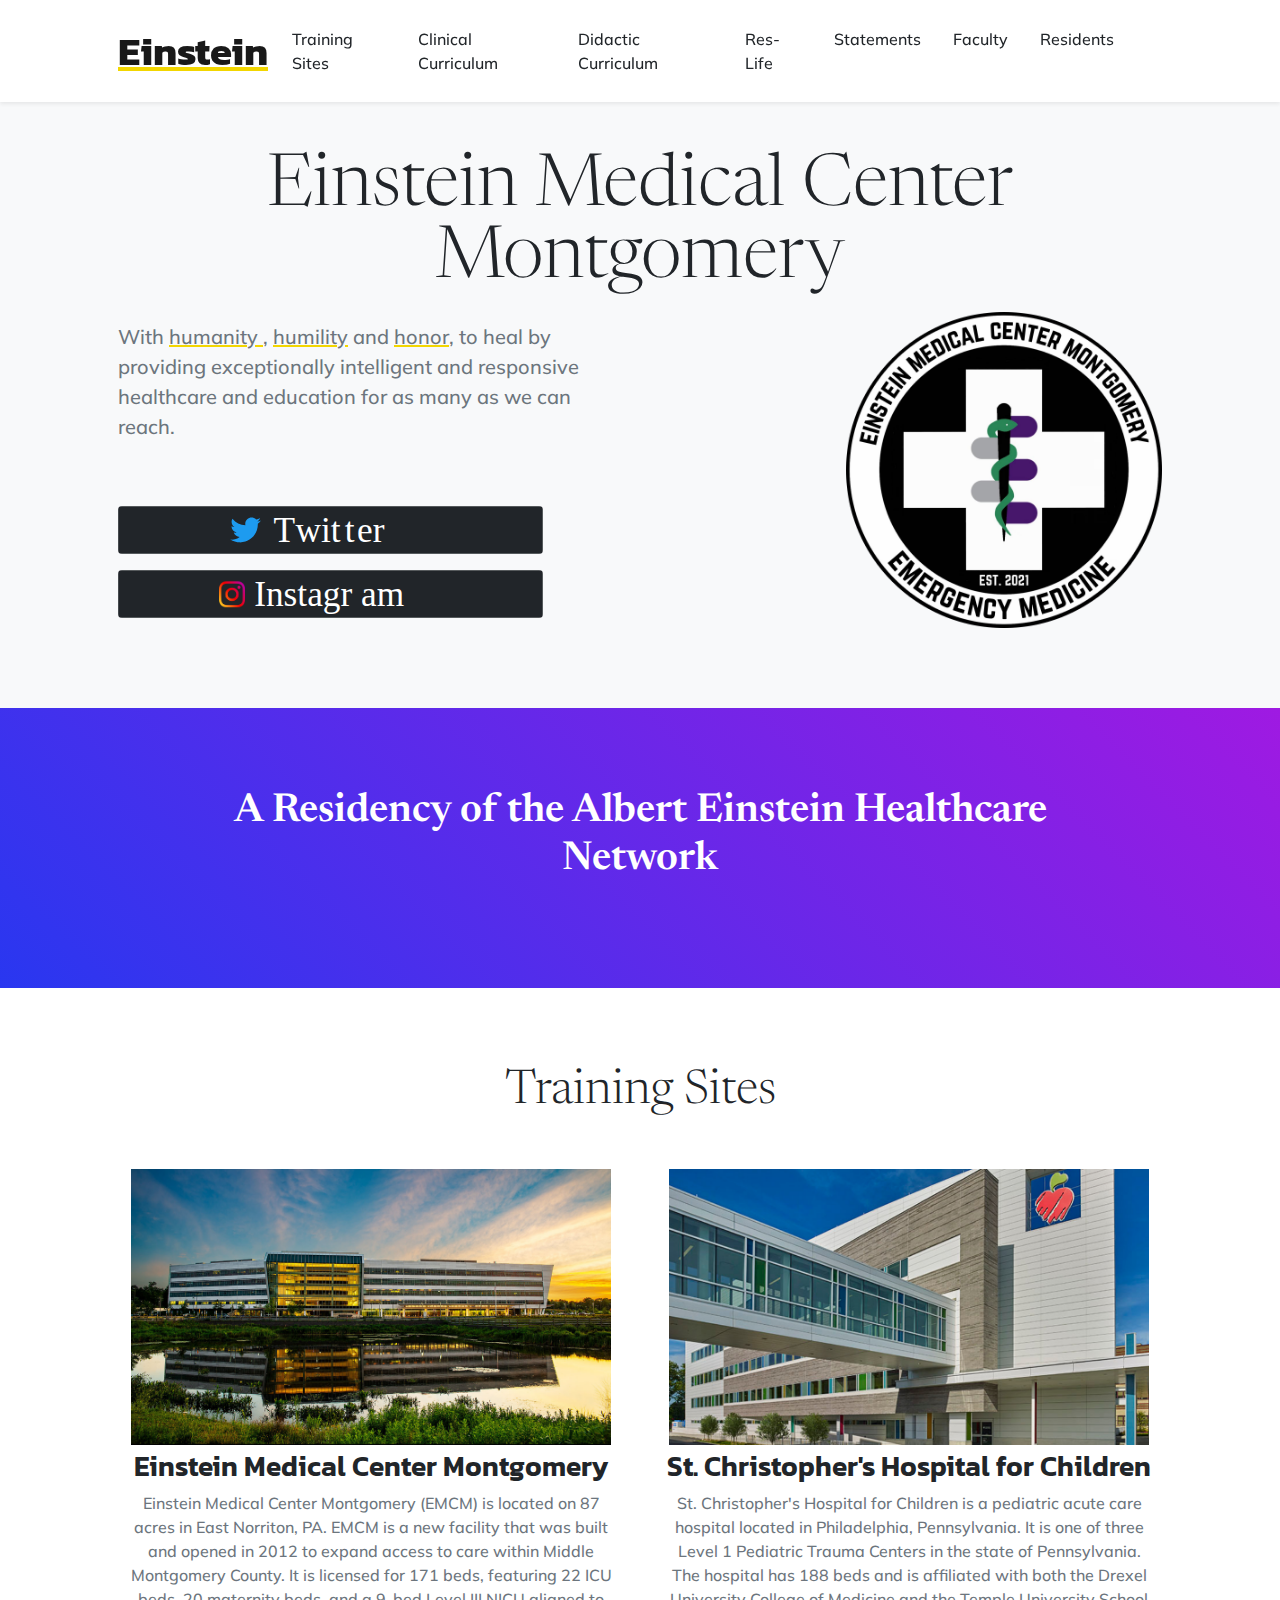
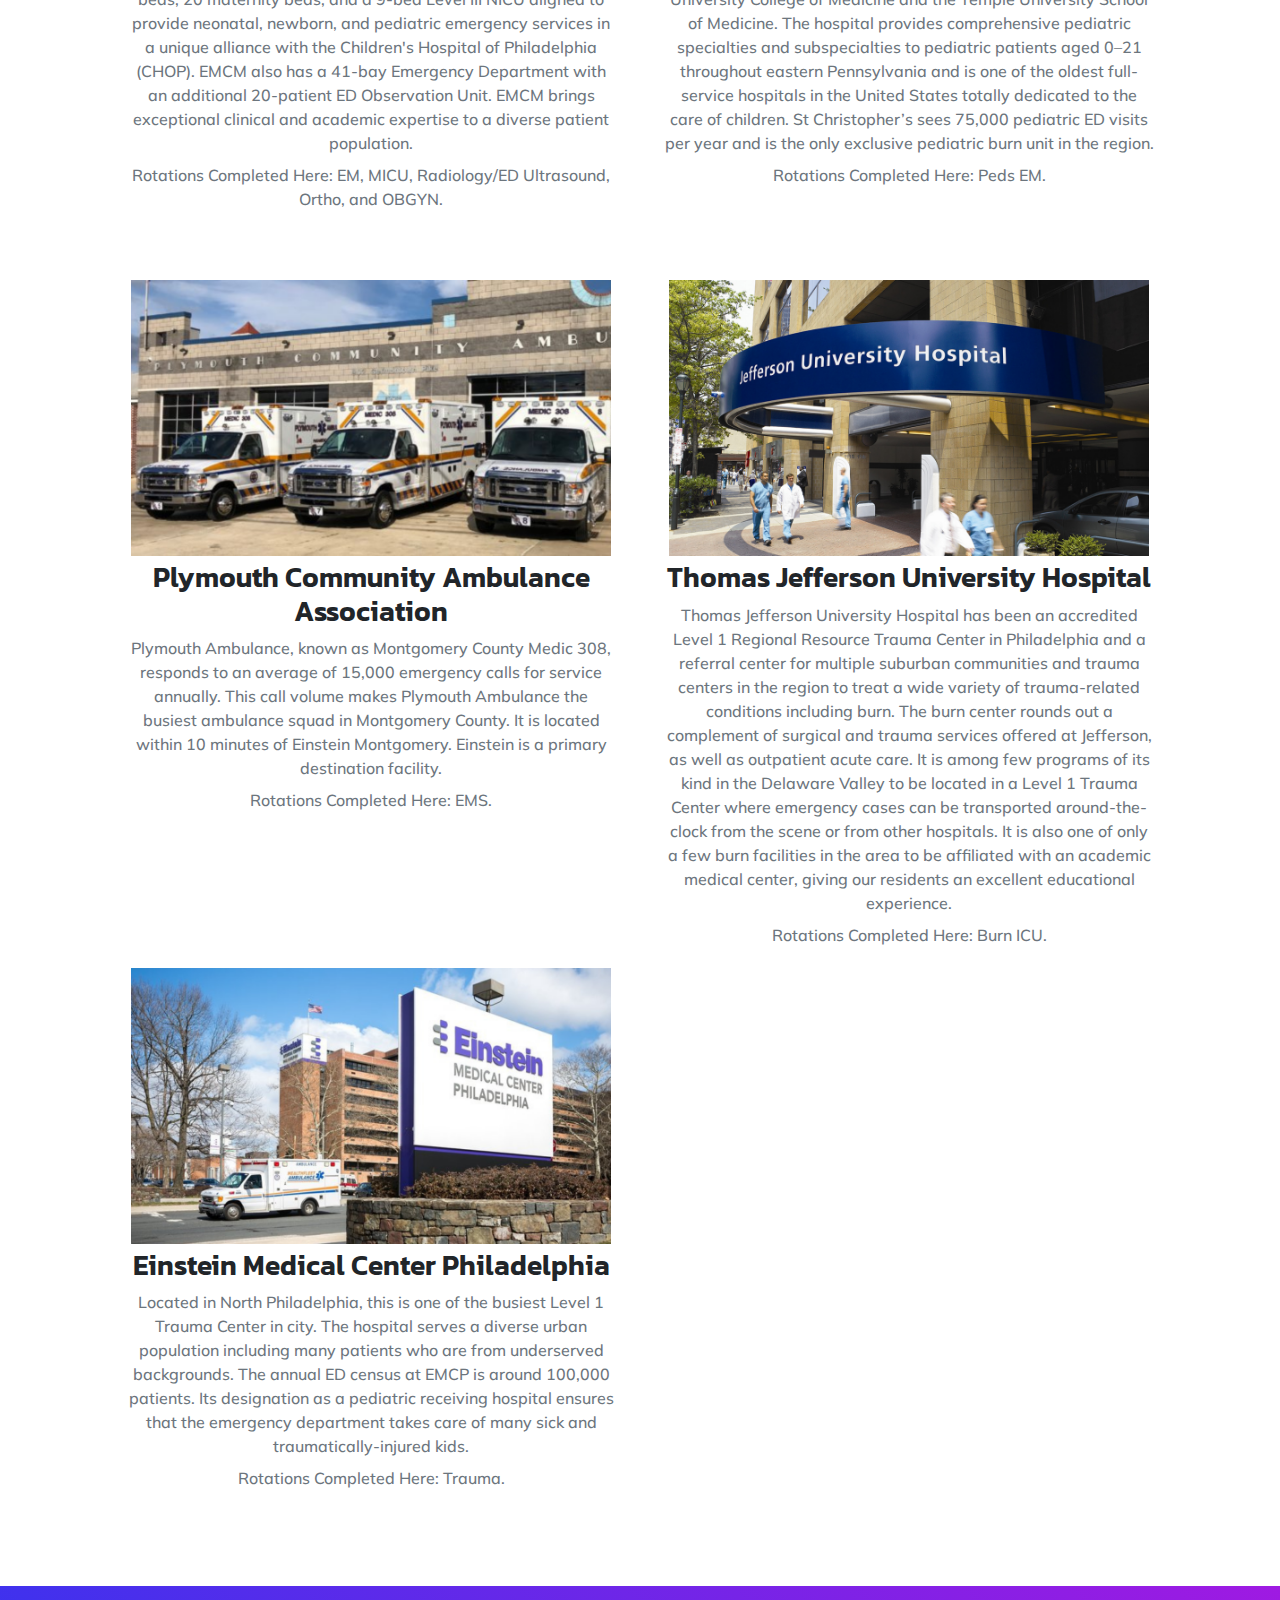
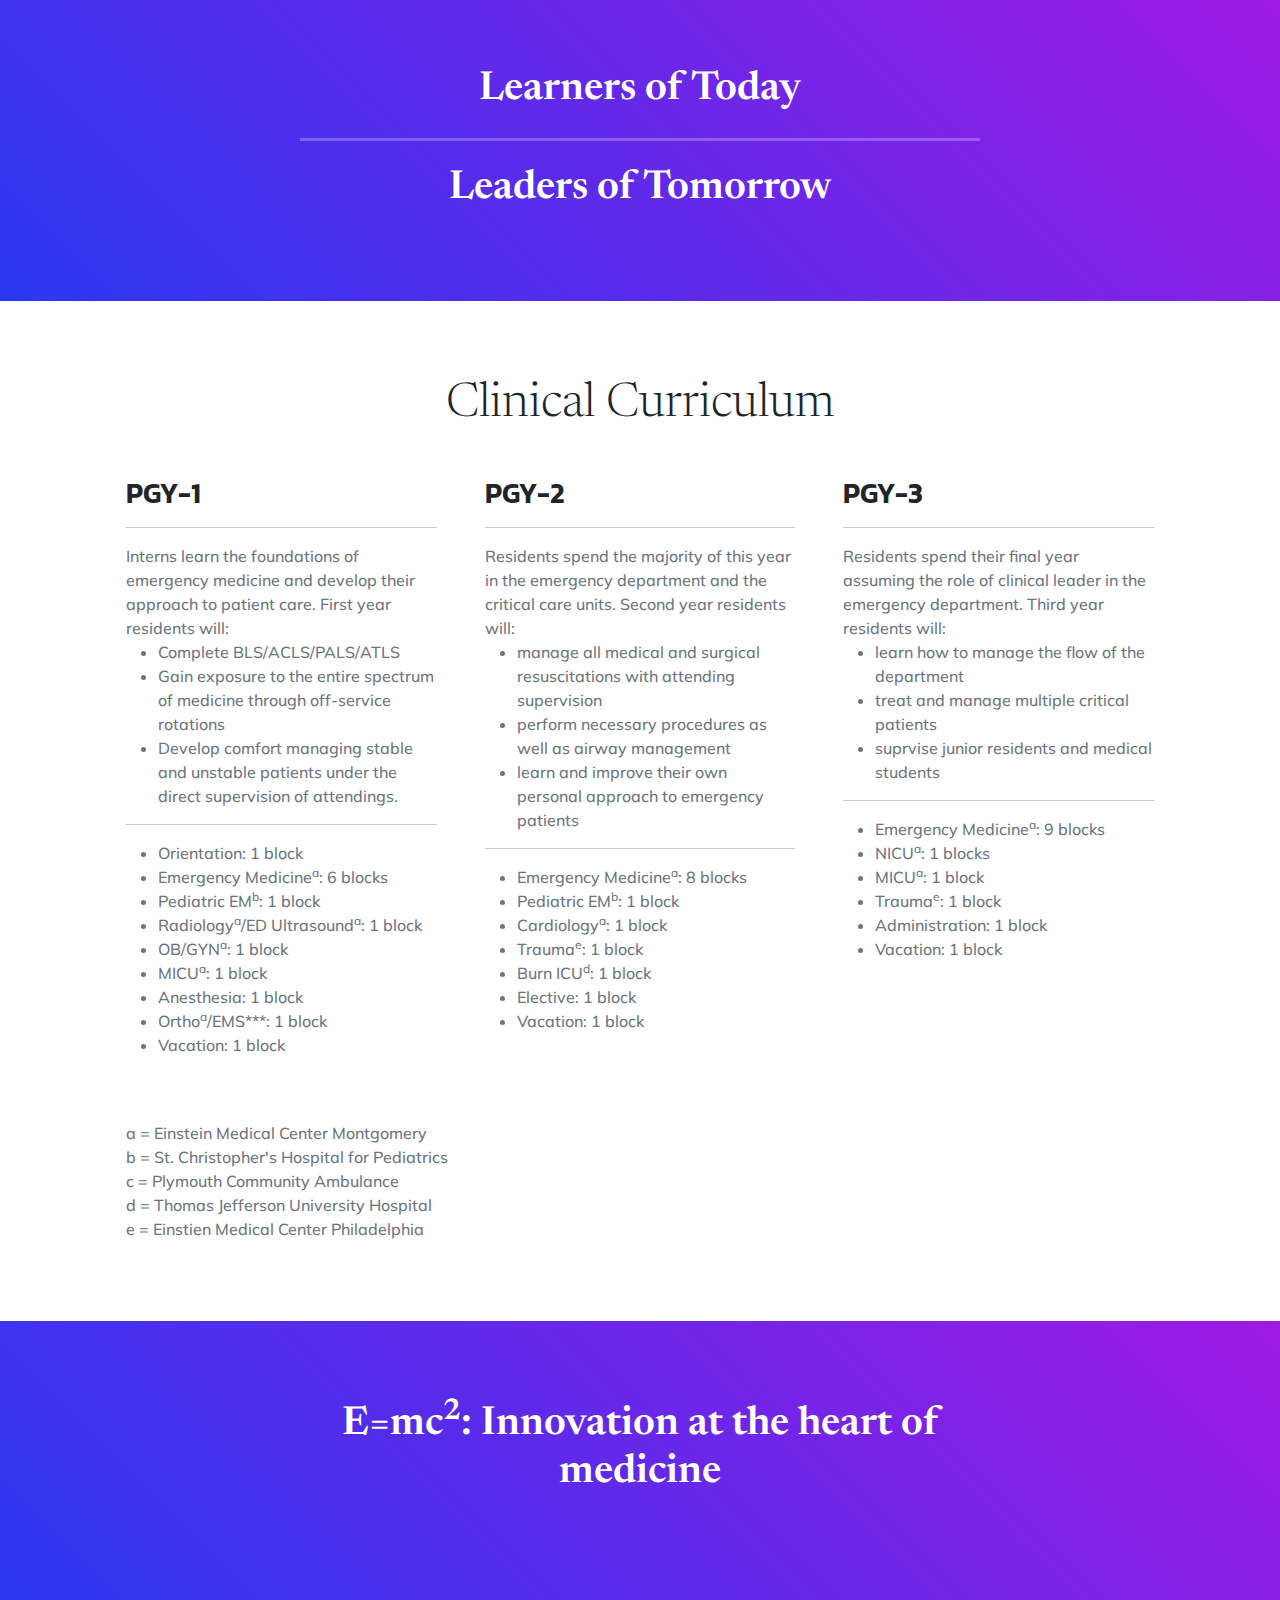
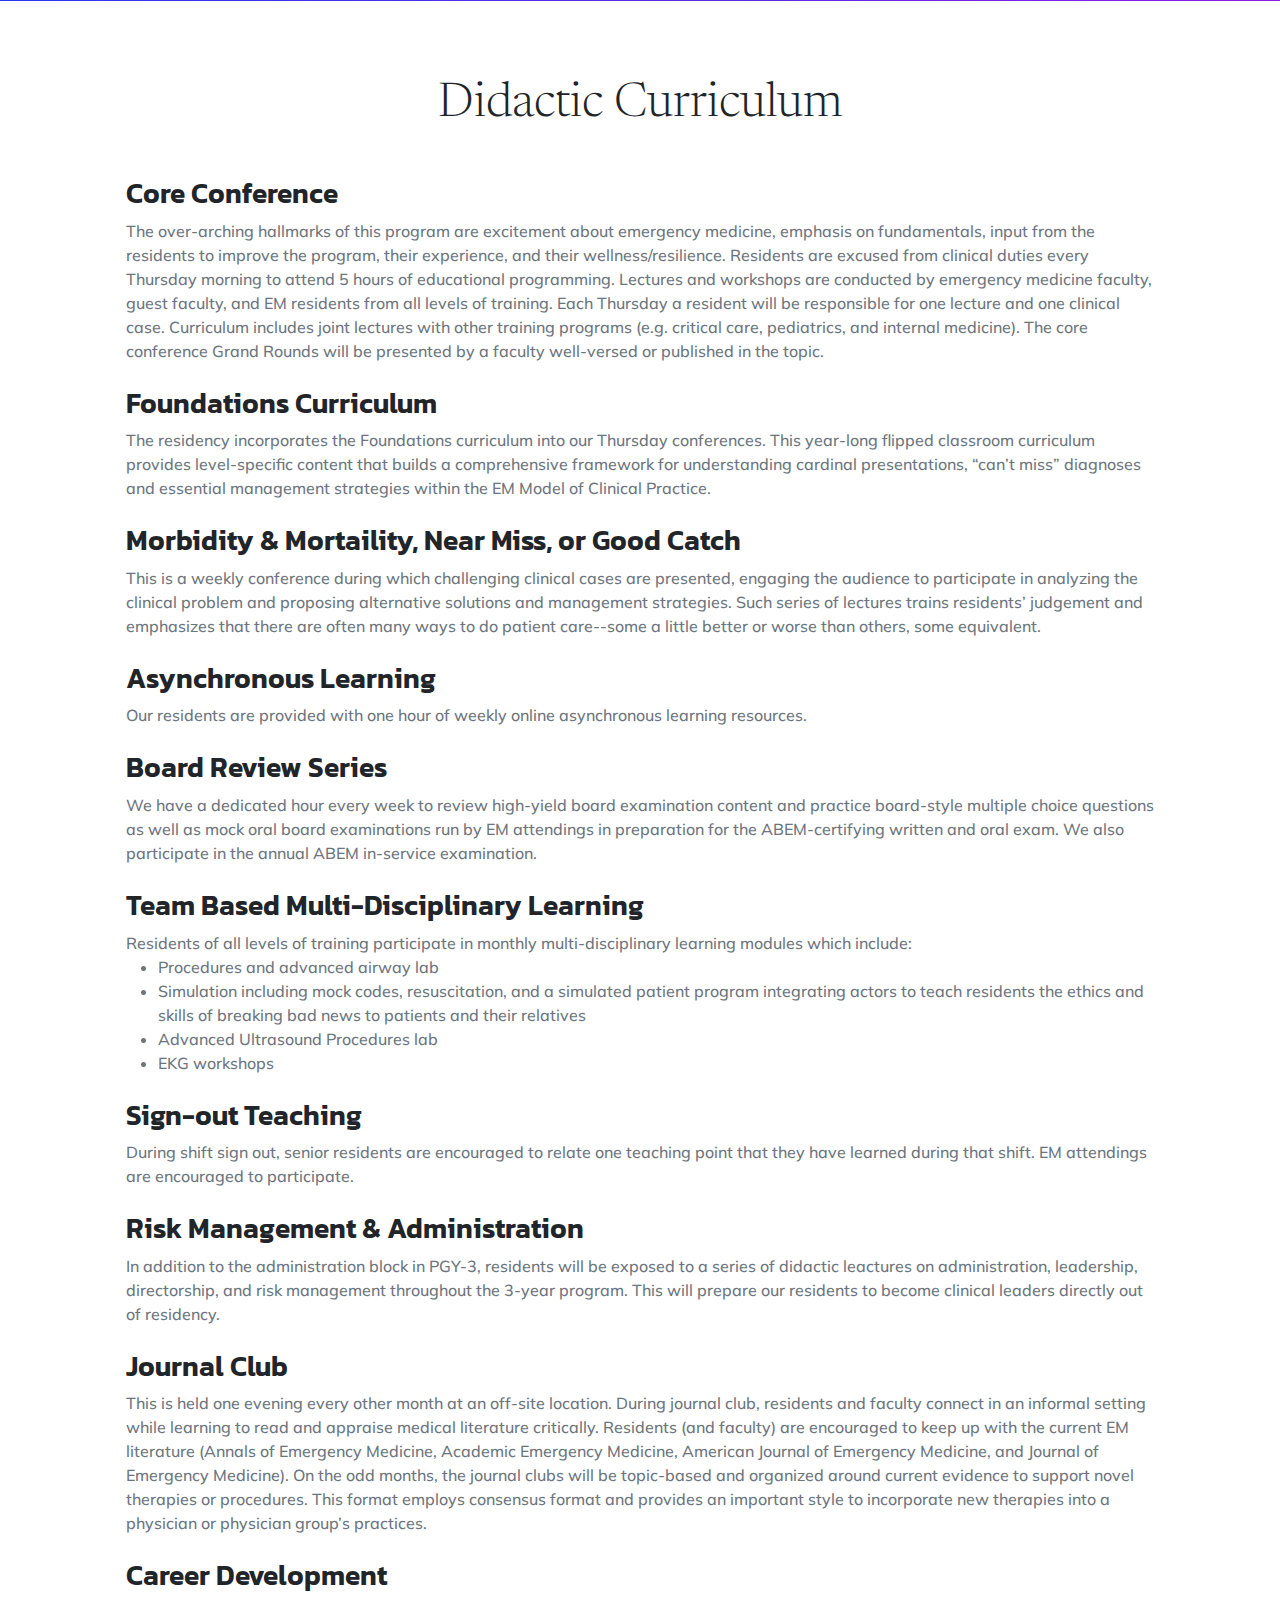
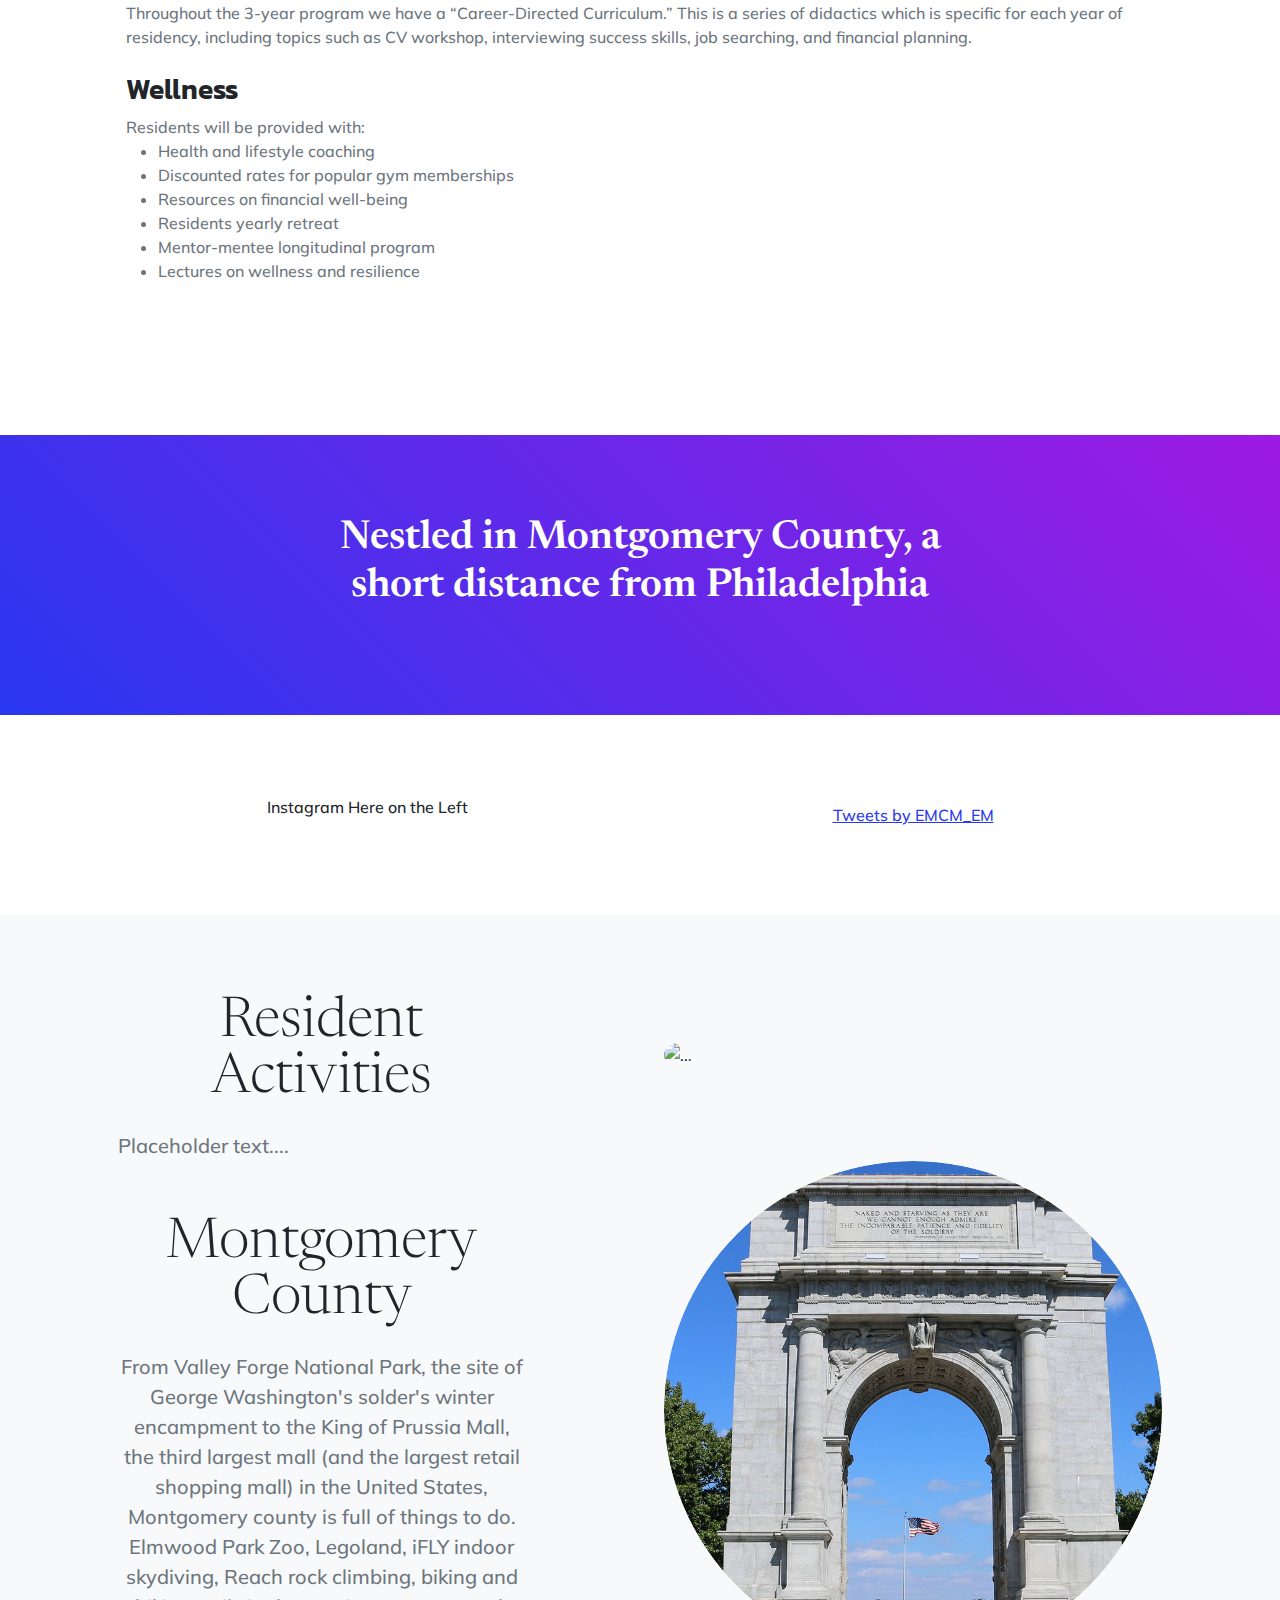
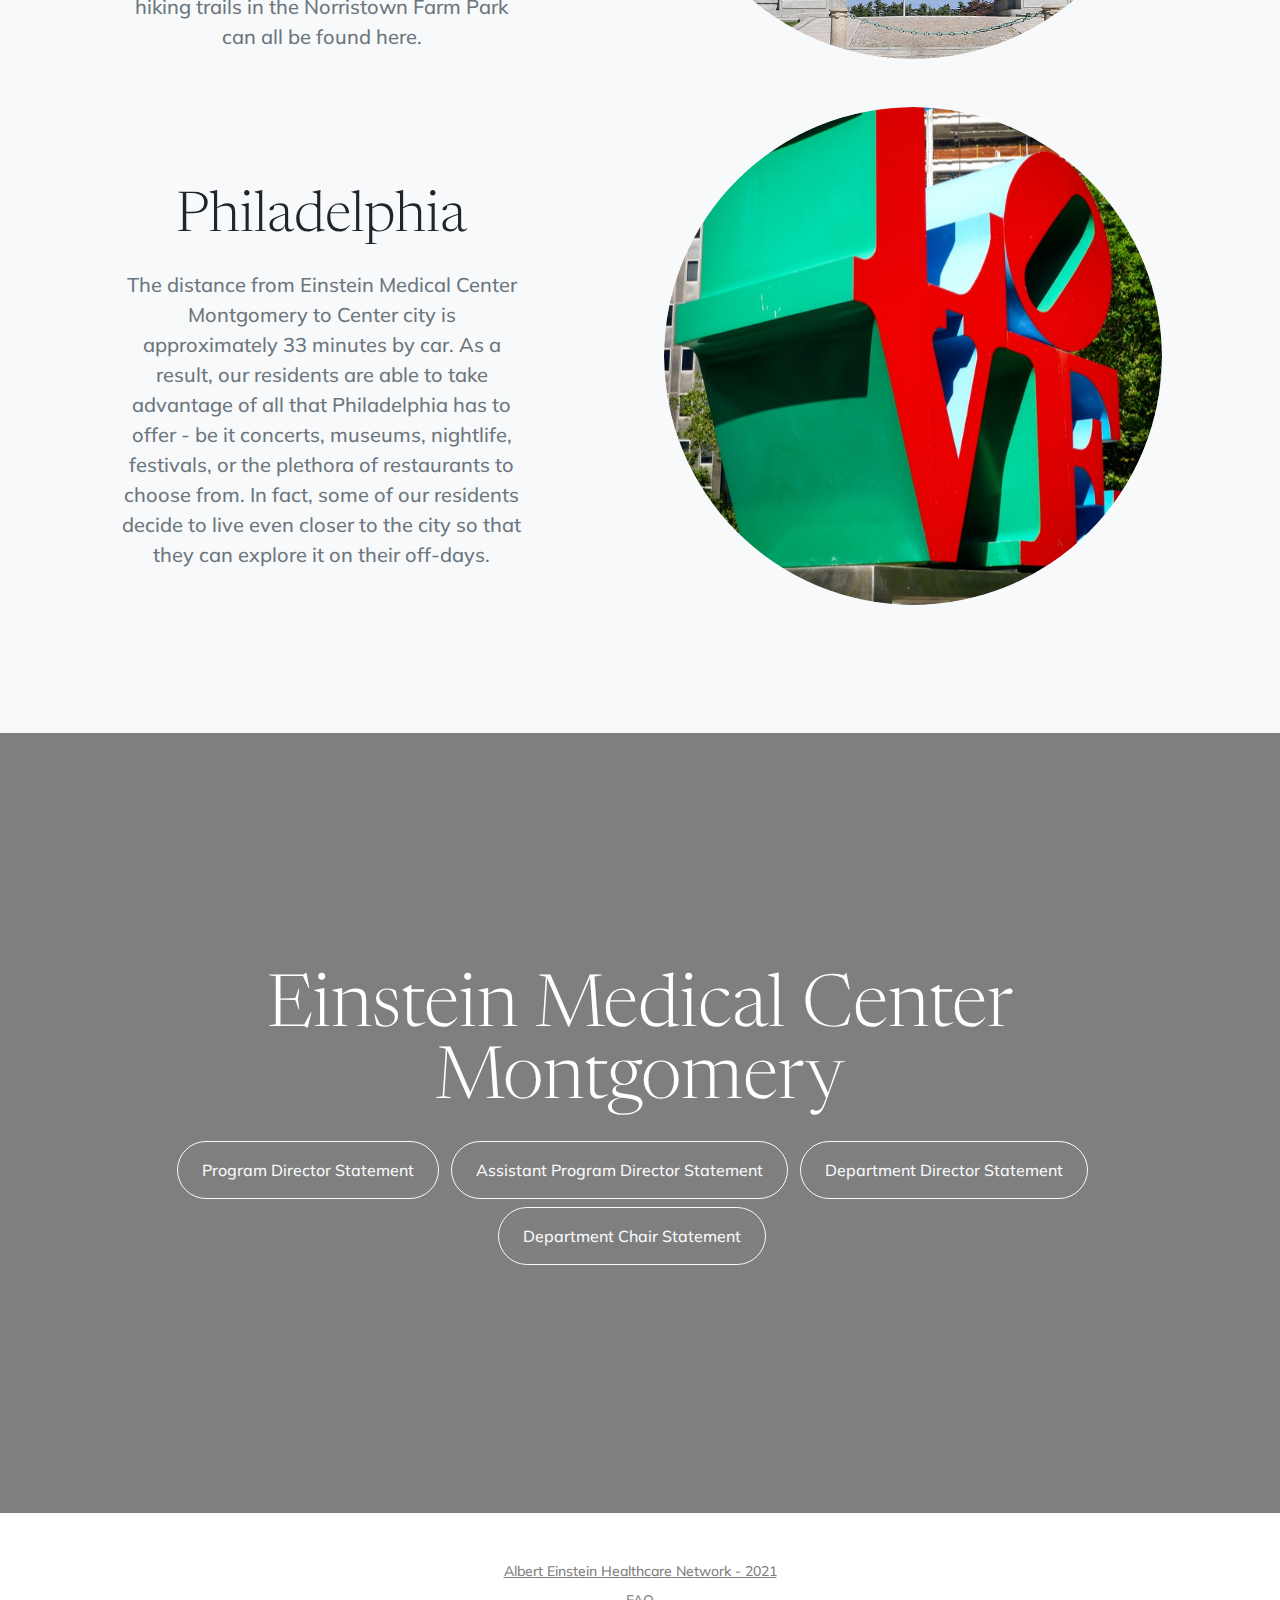
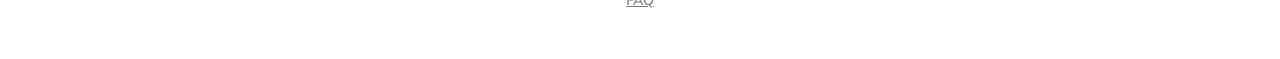
==== commit f4cbfc52: "Changed **** superscripts to a,b,c,d superscripts" ====
--- a/index.html
+++ b/index.html
@@ -182,7 +182,7 @@
                                         <img src="assets/img/EinsteinPhiladelphia.png" alt="Einstein Medical Center Philadelphia" class="img-thumbnail">
                                         <h3 class="font-alt">Einstein Medical Center Philadelphia</h3>
                                         <p class="text-muted mb-0">Located in North Philadelphia, this is one of the busiest Level 1 Trauma Center in city. The hospital serves a diverse urban population including many patients who are from underserved backgrounds. The annual ED census at EMCP is around 100,000 patients. Its designation as a pediatric receiving hospital ensures that the emergency department takes care of many sick and traumatically-injured kids.</p>
-                                        <p class="text-muted mt-2">Rotations Completed Here: Trauma/TICU.</p>
+                                        <p class="text-muted mt-2">Rotations Completed Here: Trauma.</p>
                                     </div>
                                 </div>
                                 <!--
@@ -253,13 +253,13 @@
                                     <div class="text-muted mb-0">
                                         <ul>
                                             <li>Orientation: 1 block</li>
-                                            <li>Emergency medicine*: 6 blocks</li>
-                                            <li>Pediatric EM**: 1 block</li>
-                                            <li>Radiology*/ED Ultrasound*: 1 block</li>
-                                            <li>OB/GYN*: 1 block</li>
-                                            <li>MICU: 1 block</li>
+                                            <li>Emergency Medicine<sup>a</sup>: 6 blocks</li>
+                                            <li>Pediatric EM<sup>b</sup>: 1 block</li>
+                                            <li>Radiology<sup>a</sup>/ED Ultrasound<sup>a</sup>: 1 block</li>
+                                            <li>OB/GYN<sup>a</sup>: 1 block</li>
+                                            <li>MICU<sup>a</sup>: 1 block</li>
                                             <li>Anesthesia: 1 block</li>
-                                            <li>Ortho*/EMS***: 1 block</li>
+                                            <li>Ortho<sup>a</sup>/EMS***: 1 block</li>
                                             <li>Vacation: 1 block</li>
                                         </ul>
                                     </div>
@@ -284,11 +284,11 @@
                                     </div>
                                     <div class="text-muted mb-0">
                                         <ul class="text-muted mb-0">
-                                            <li>Emergency Medicine*: 8 blocks</li>
-                                            <li>Pediatric EM**: 1 block</li>
-                                            <li>Cardiology*: 1 block</li>
-                                            <li>Trauma (ICU)*****: 1 block</li>
-                                            <li>Burn (ICU)****: 1 block</li>
+                                            <li>Emergency Medicine<sup>a</sup>: 8 blocks</li>
+                                            <li>Pediatric EM<sup>b</sup>: 1 block</li>
+                                            <li>Cardiology<sup>a</sup>: 1 block</li>
+                                            <li>Trauma<sup>e</sup>: 1 block</li>
+                                            <li>Burn ICU<sup>d</sup>: 1 block</li>
                                             <li>Elective: 1 block</li>
                                             <li>Vacation: 1 block</li>
                                         </ul>
@@ -314,10 +314,10 @@
                                     </div>
                                     <div class="text-muted mb-0">
                                         <ul class="text-muted mb-0">
-                                            <li>Emergency Medicine*: 9 blocks</li>
-                                            <li>NICU*: 1 blocks</li>
-                                            <li>MICU*: 1 block</li>
-                                            <li>Trauma (ICU)*****: 1 block</li>
+                                            <li>Emergency Medicine<sup>a</sup>: 9 blocks</li>
+                                            <li>NICU<sup>a</sup>: 1 blocks</li>
+                                            <li>MICU<sup>a</sup>: 1 block</li>
+                                            <li>Trauma<sup>e</sup>: 1 block</li>
                                             <li>Administration: 1 block</li>
                                             <li>Vacation: 1 block</li>
                                         </ul>
@@ -327,11 +327,11 @@
                             <div class="row gx-5">
                                 <div class="col-md-12">
                                     <div class="text-muted">
-                                        <p class="mb-0">* = Einstein Medical Center Montgomery</p>
-                                        <p class="mb-0">** = St. Christopher's Hospital for Pediatrics</p>
-                                        <p class="mb-0">*** = Plymouth Community Ambulance</p>
-                                        <p class="mb-0">**** = Thomas Jefferson University Hospital</p>
-                                        <p class="mb-0">***** = Einstien Medical Center Philadelphia</p>
+                                        <p class="mb-0">a = Einstein Medical Center Montgomery</p>
+                                        <p class="mb-0">b = St. Christopher's Hospital for Pediatrics</p>
+                                        <p class="mb-0">c = Plymouth Community Ambulance</p>
+                                        <p class="mb-0">d = Thomas Jefferson University Hospital</p>
+                                        <p class="mb-0">e = Einstien Medical Center Philadelphia</p>
                                     </div>
                                 </div>
                             </div>
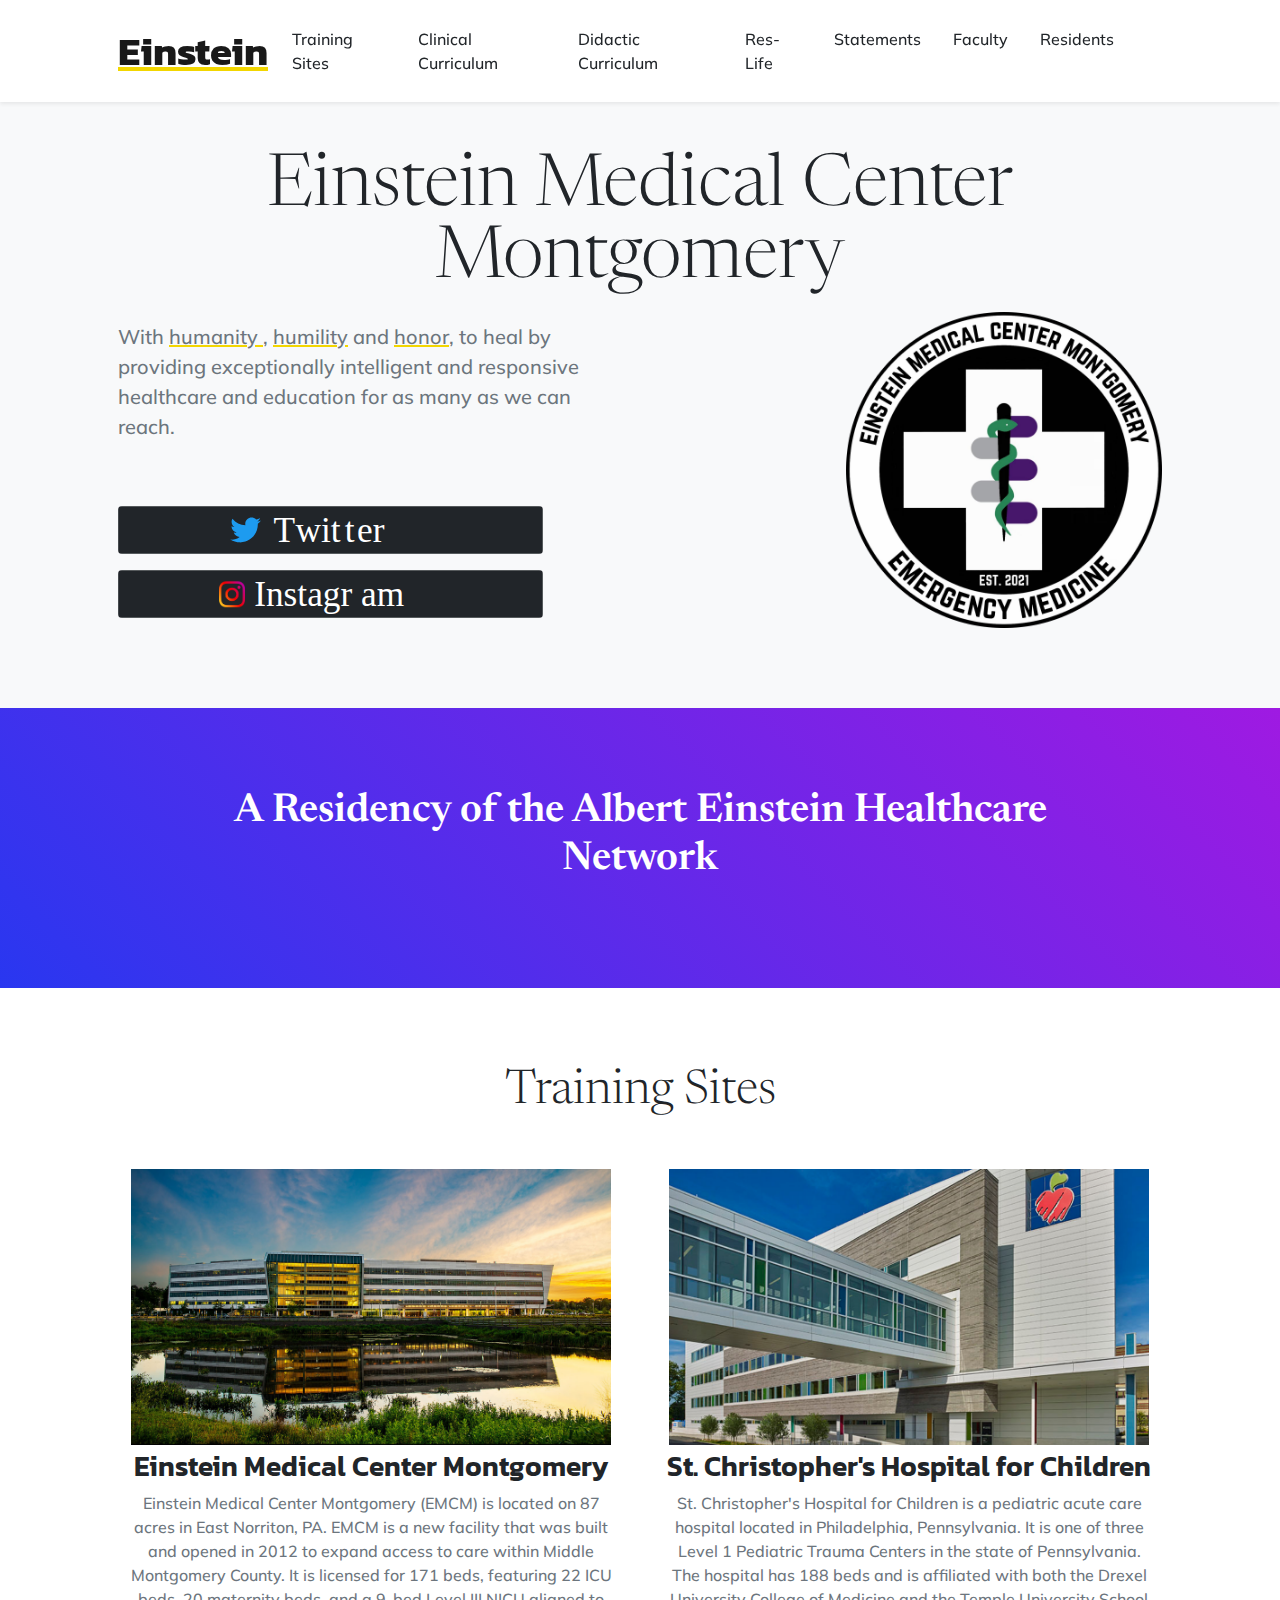
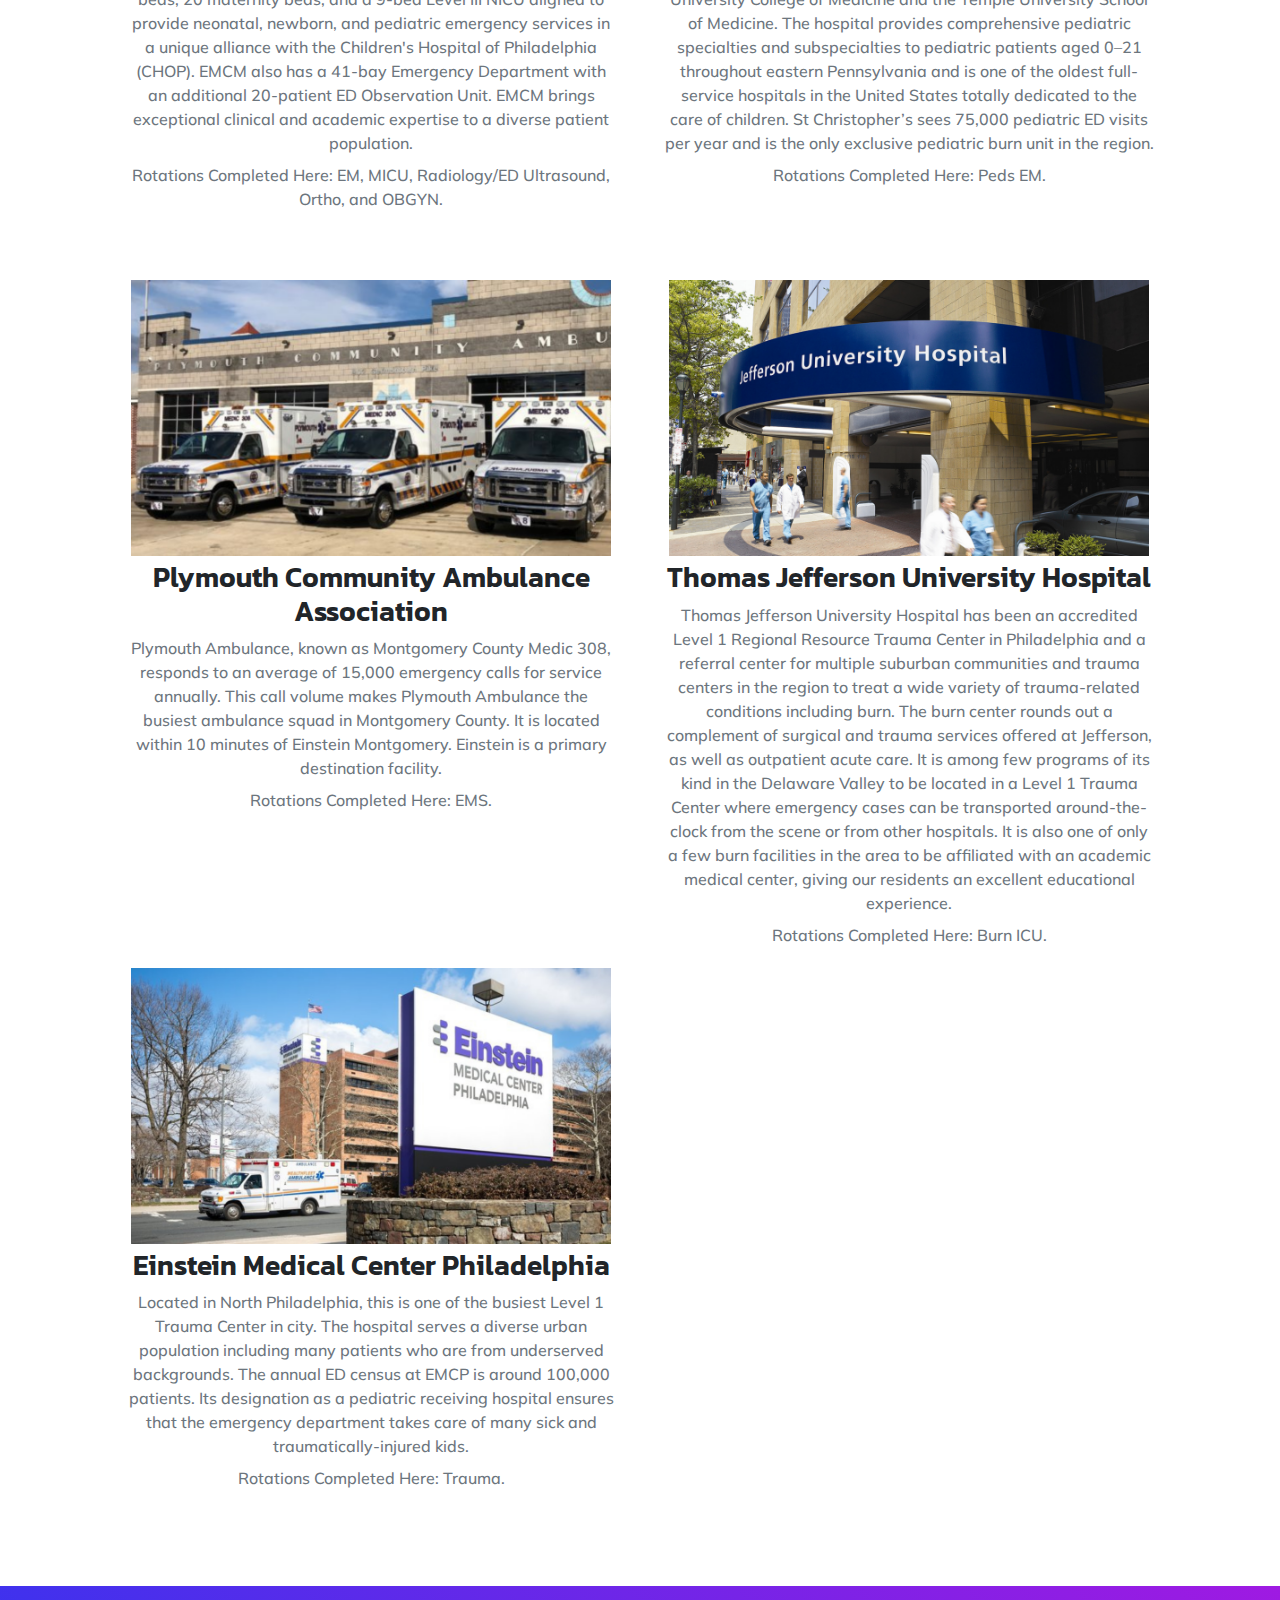
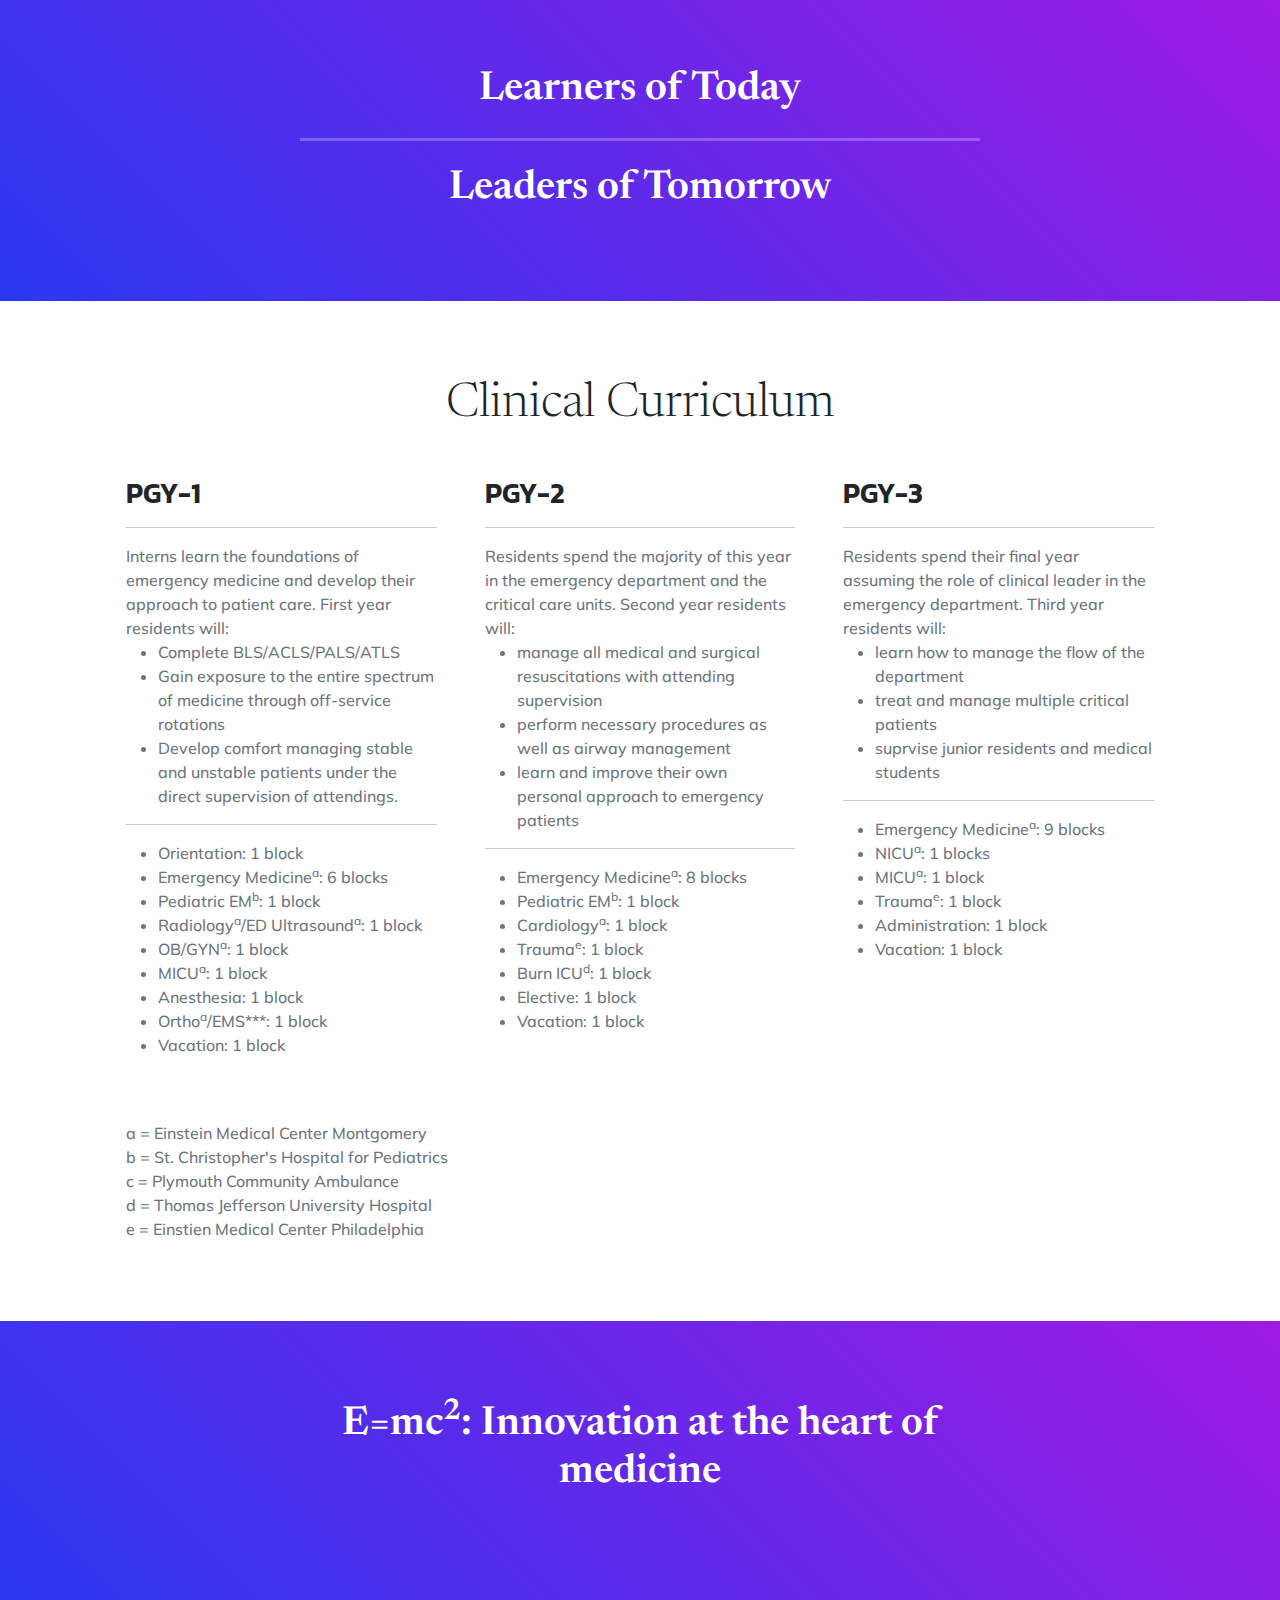
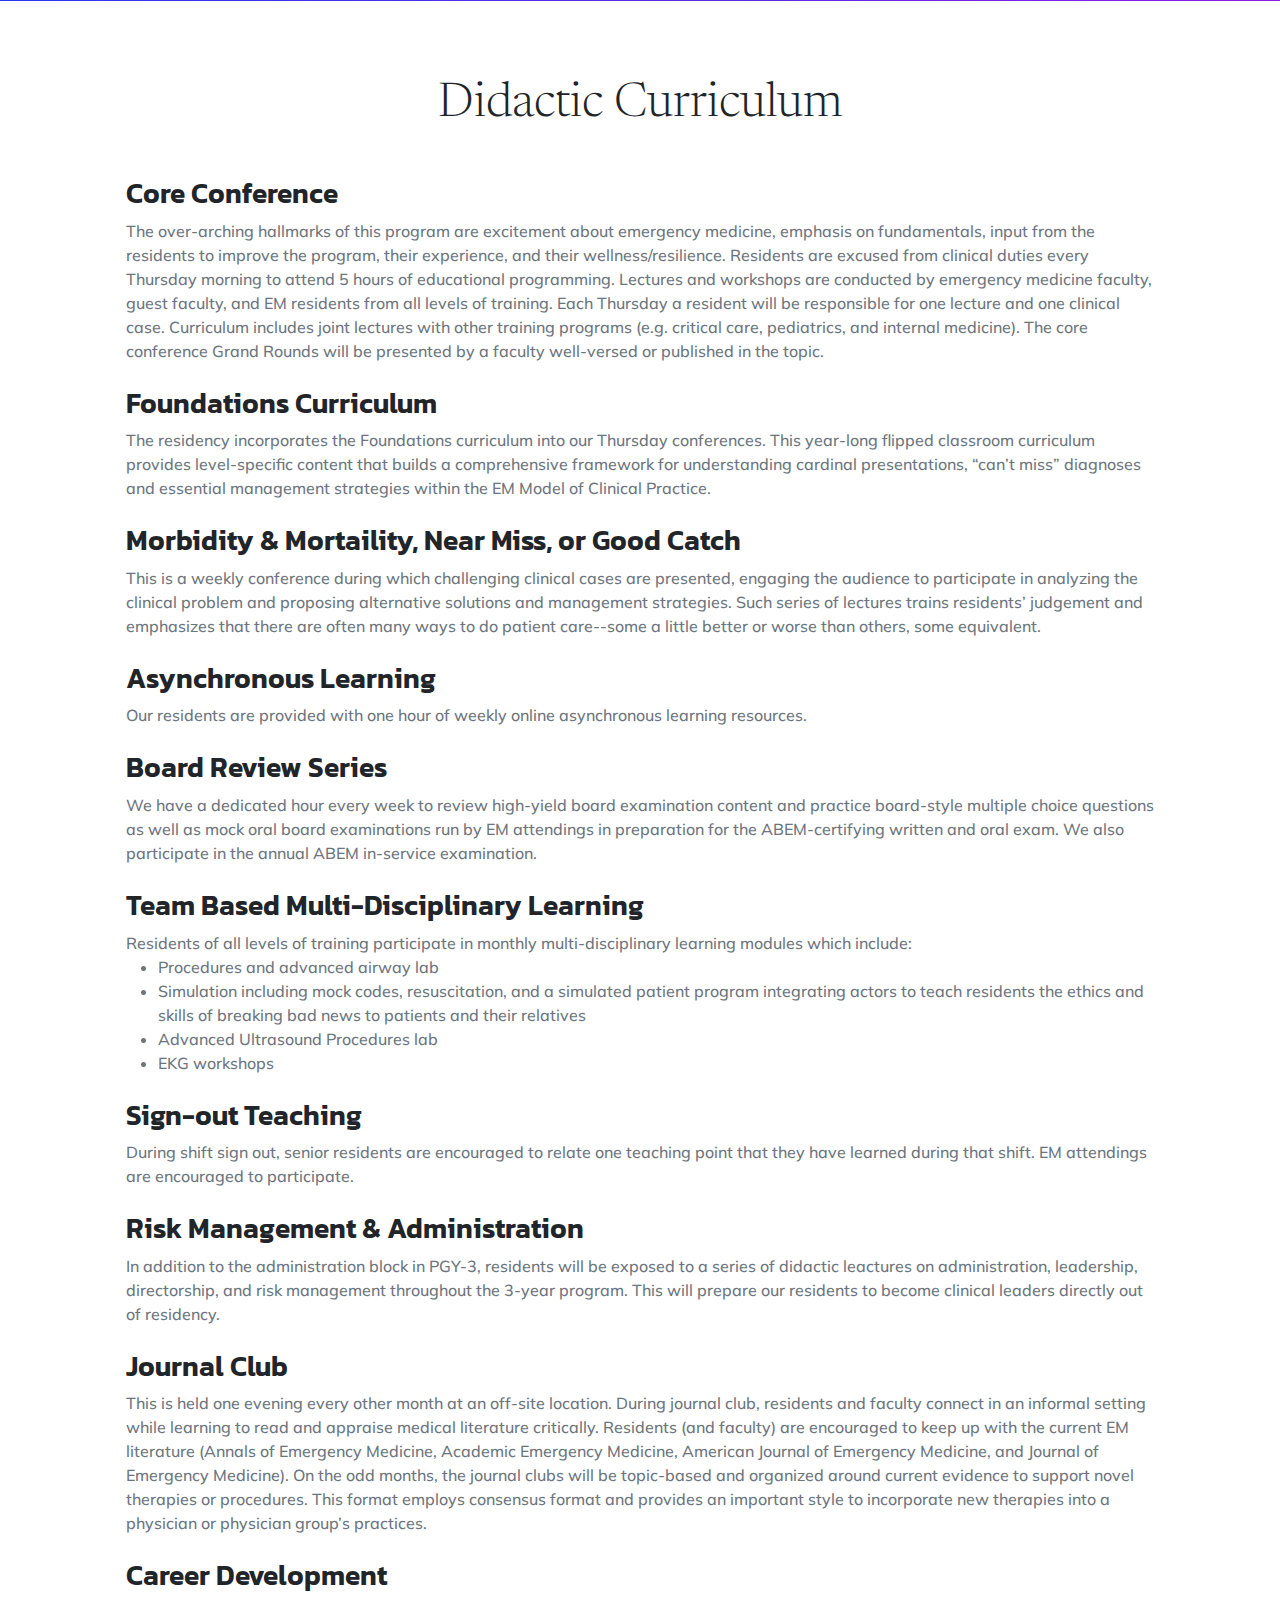
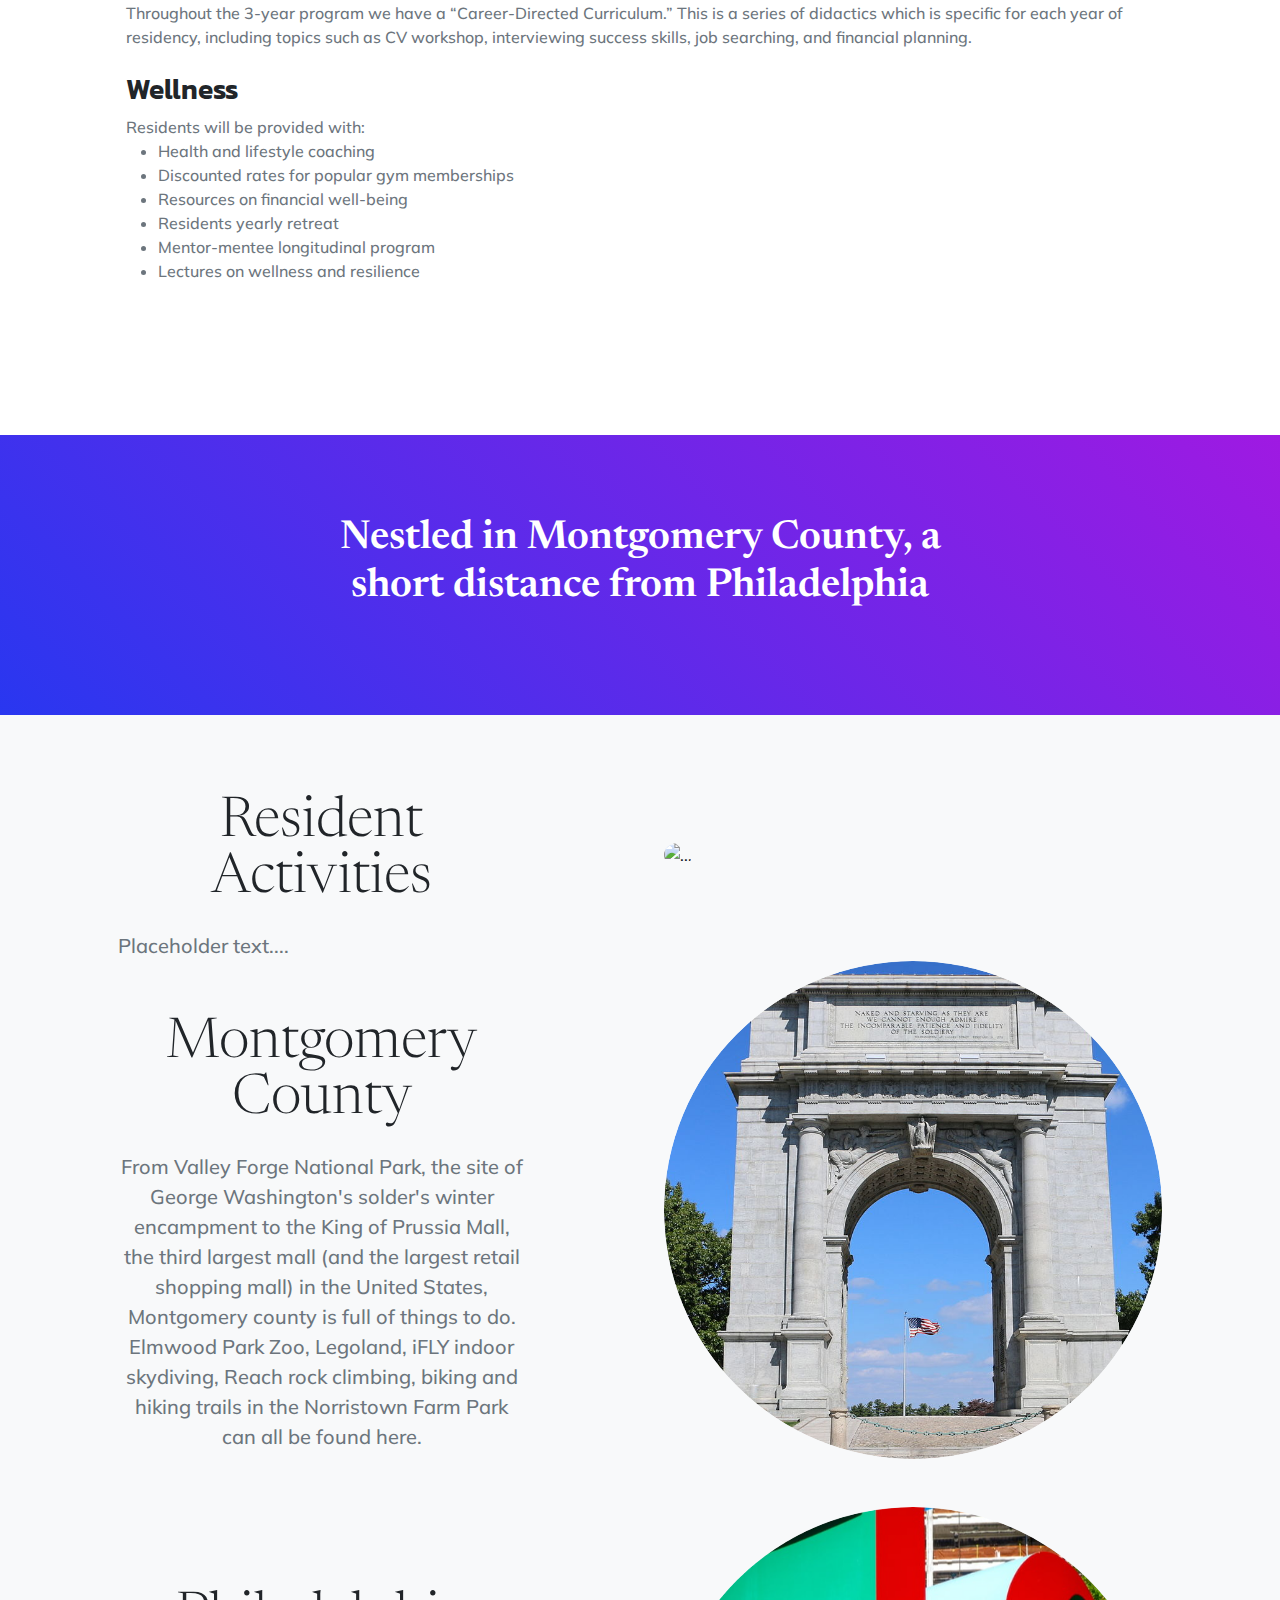
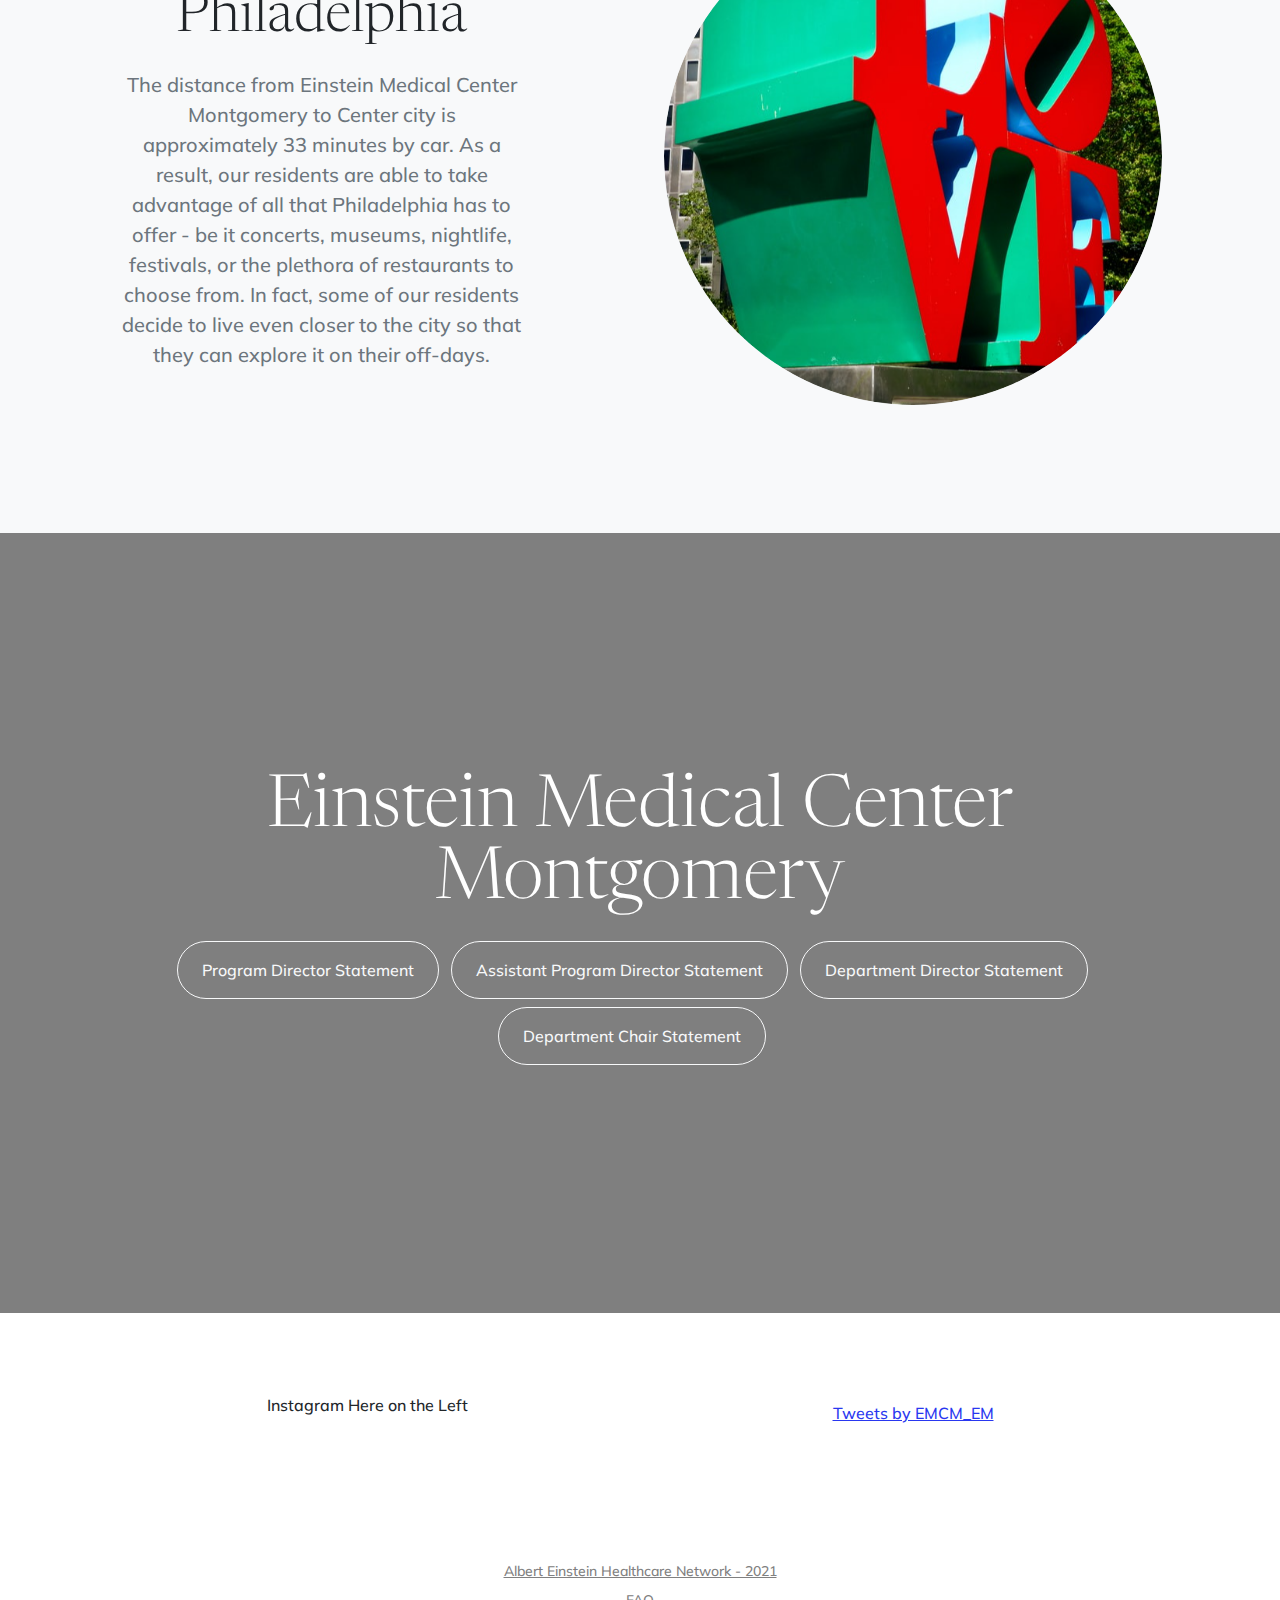
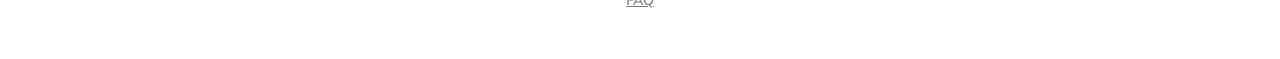
==== commit f1cd6f76: "Moved the Twitter and Instagram location to the Bottom" ====
--- a/index.html
+++ b/index.html
@@ -460,19 +460,6 @@
                 </div>
             </div>
         </aside>
-        <!-- Instagram and Twitter -->
-        <section>
-            <div class="container px-5">
-                <div class="row gx-5 align-items-center text-center">
-                    <div class="col-md-6">
-                        <p>Instagram Here on the Left</p>
-                    </div>
-                    <div class="col-md-6">
-                        <a class="twitter-timeline" href="https://twitter.com/EMCM_EM">Tweets by EMCM_EM</a> <script async src="https://platform.twitter.com/widgets.js" charset="utf-8"></script>
-                    </div>
-                </div>
-            </div>
-        </section>
         <!-- Wellness & Life in MontCo/Philly -->
         <section class="bg-light">
             <div class="container px-5">
@@ -535,6 +522,20 @@
                 </div>
             </div>
         </section>
+        <!-- Instagram and Twitter -->
+        <section>
+            <div class="container px-5">
+                <div class="row gx-5 align-items-center text-center">
+                    <div class="col-md-6">
+                        <p>Instagram Here on the Left</p>
+                    </div>
+                    <div class="col-md-6">
+                        <a class="twitter-timeline" href="https://twitter.com/EMCM_EM">Tweets by EMCM_EM</a> <script async src="https://platform.twitter.com/widgets.js" charset="utf-8"></script>
+                    </div>
+                </div>
+            </div>
+        </section>
+        
         <!-- App badge section-->
         <!--
         <aside class="text-center bg-gradient-primary-to-secondary">
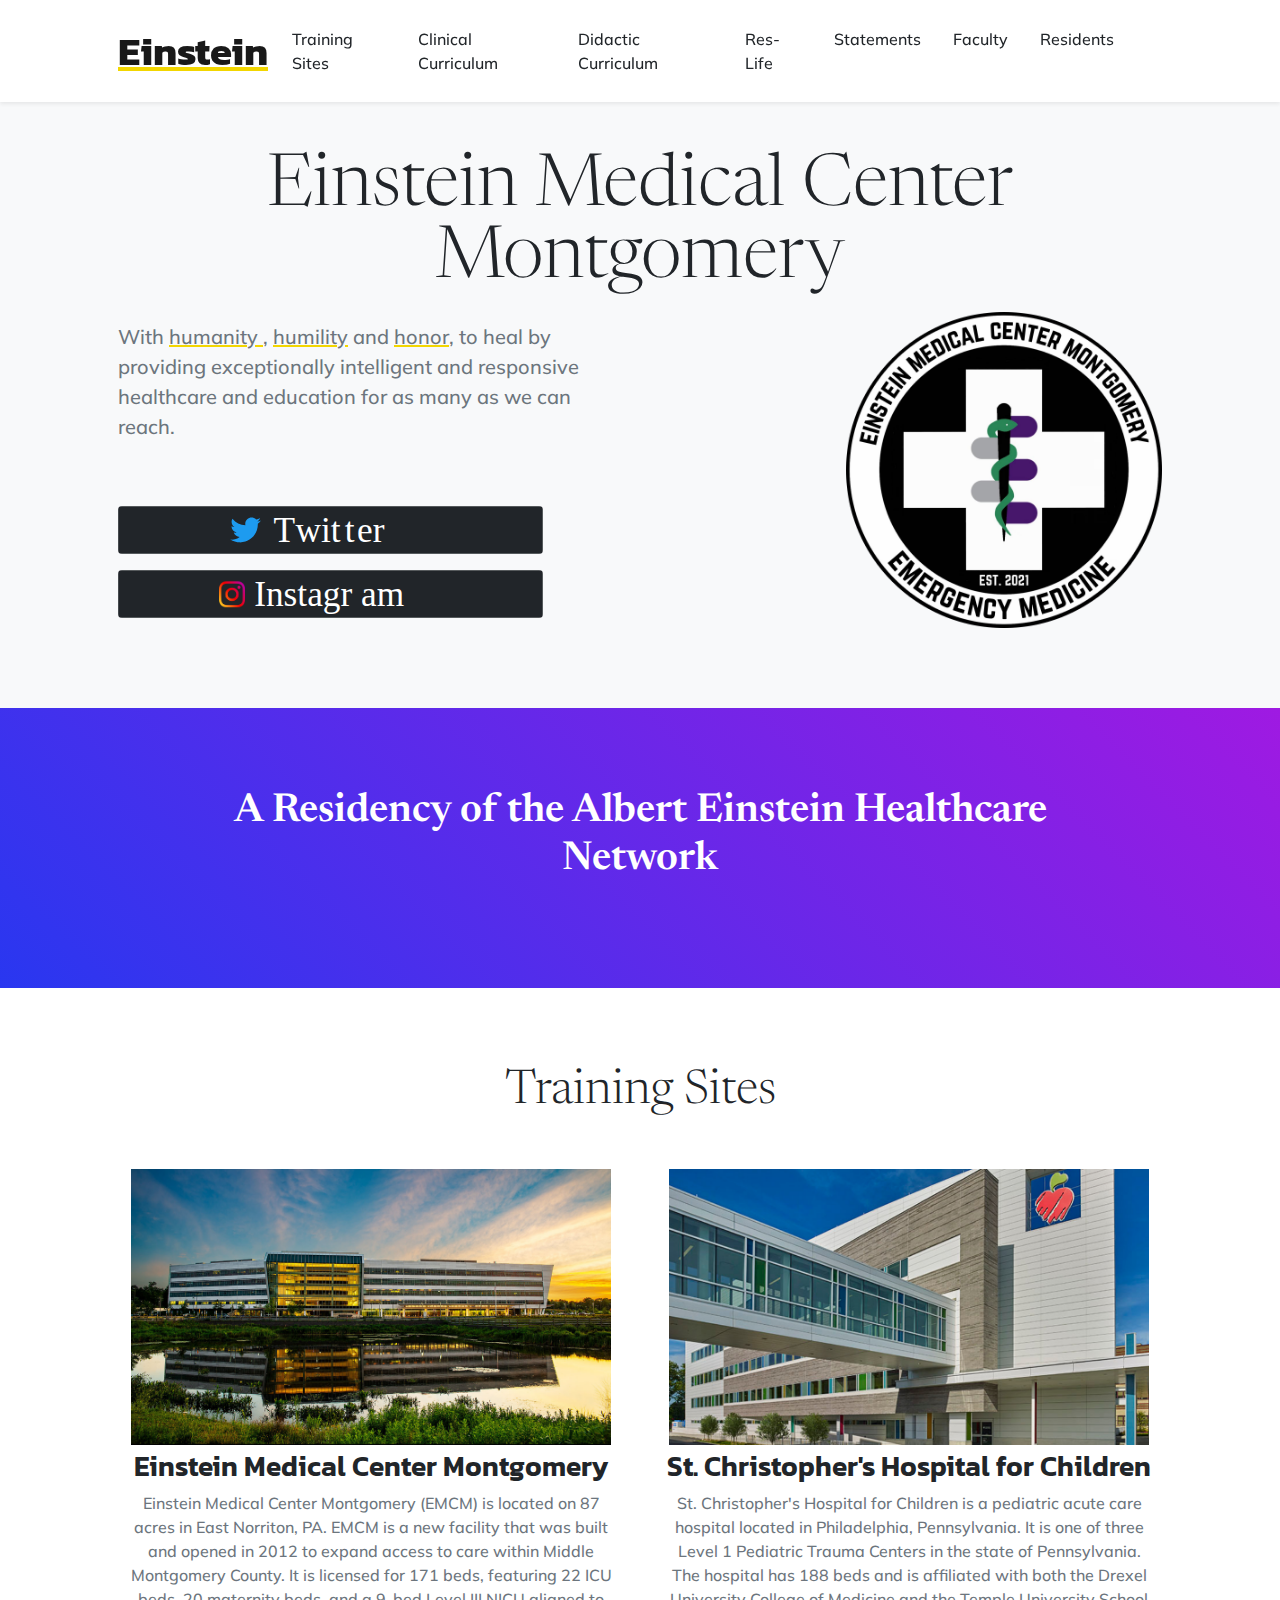
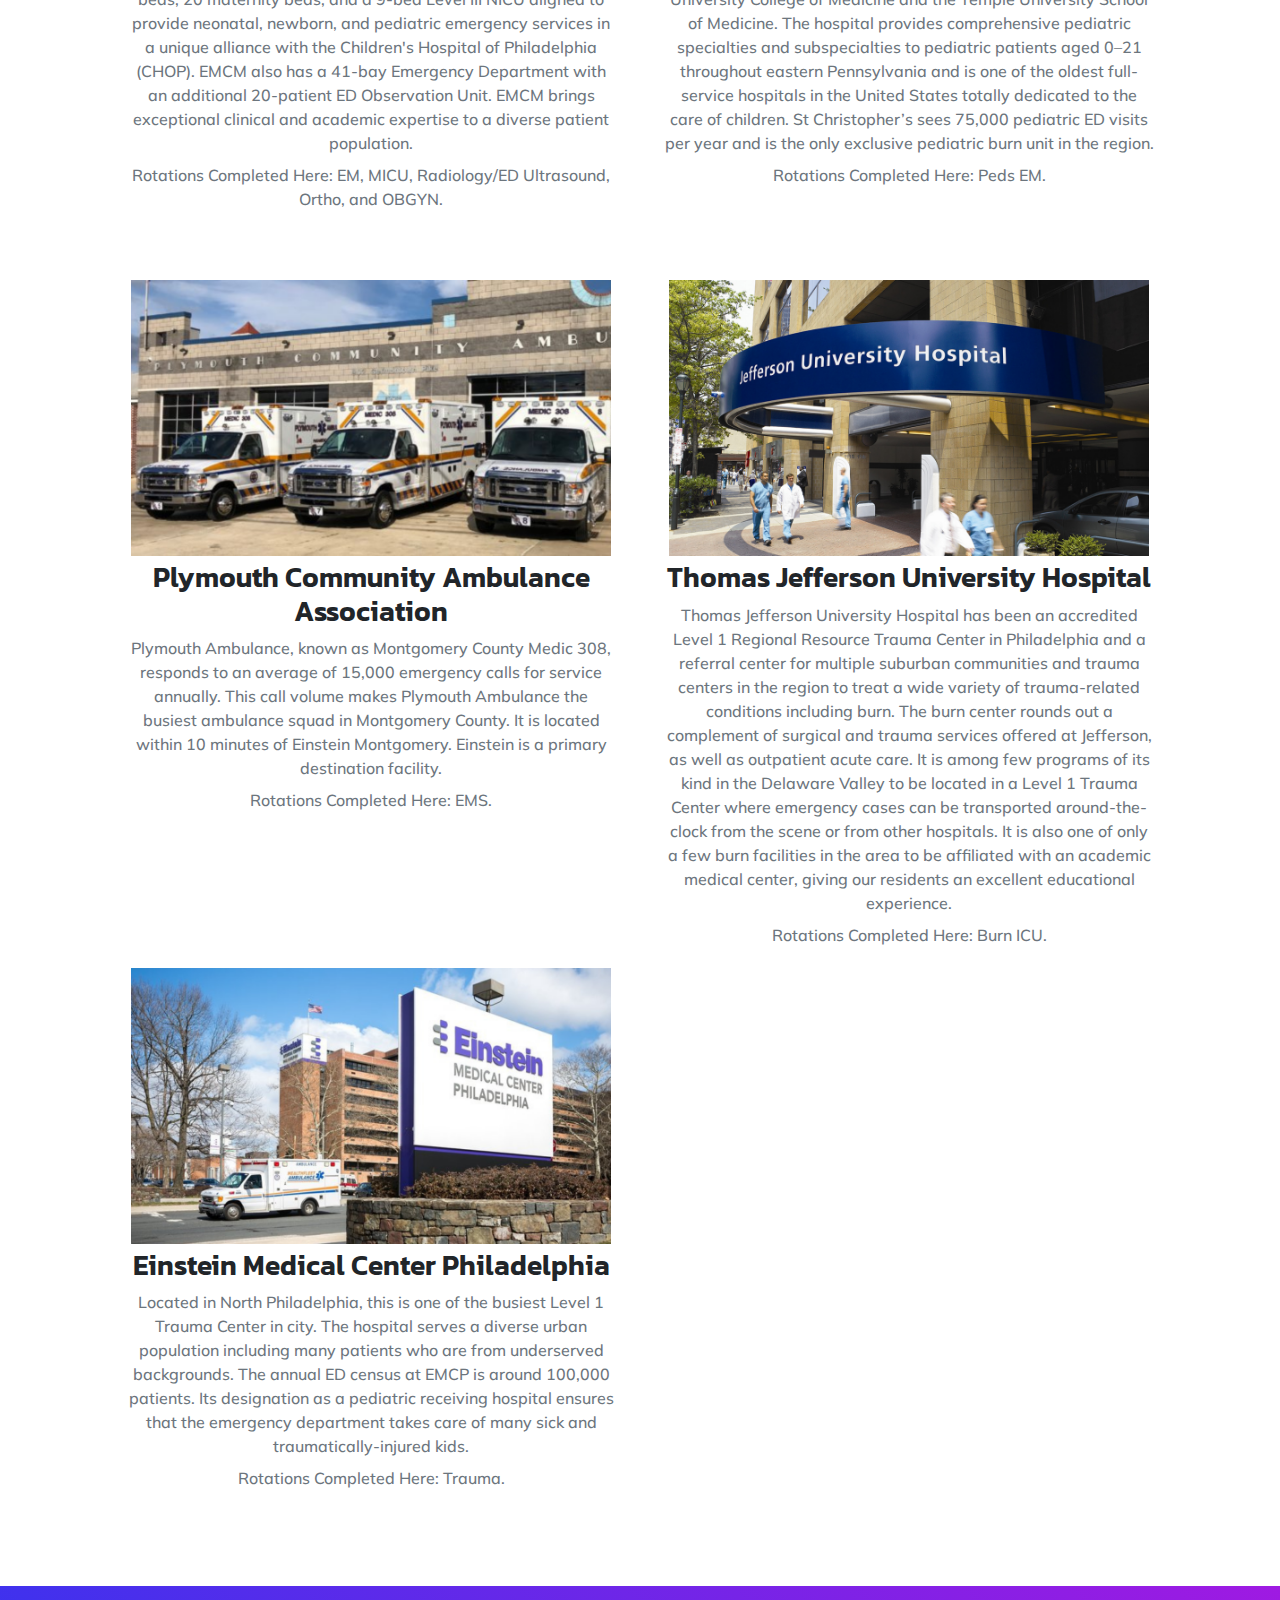
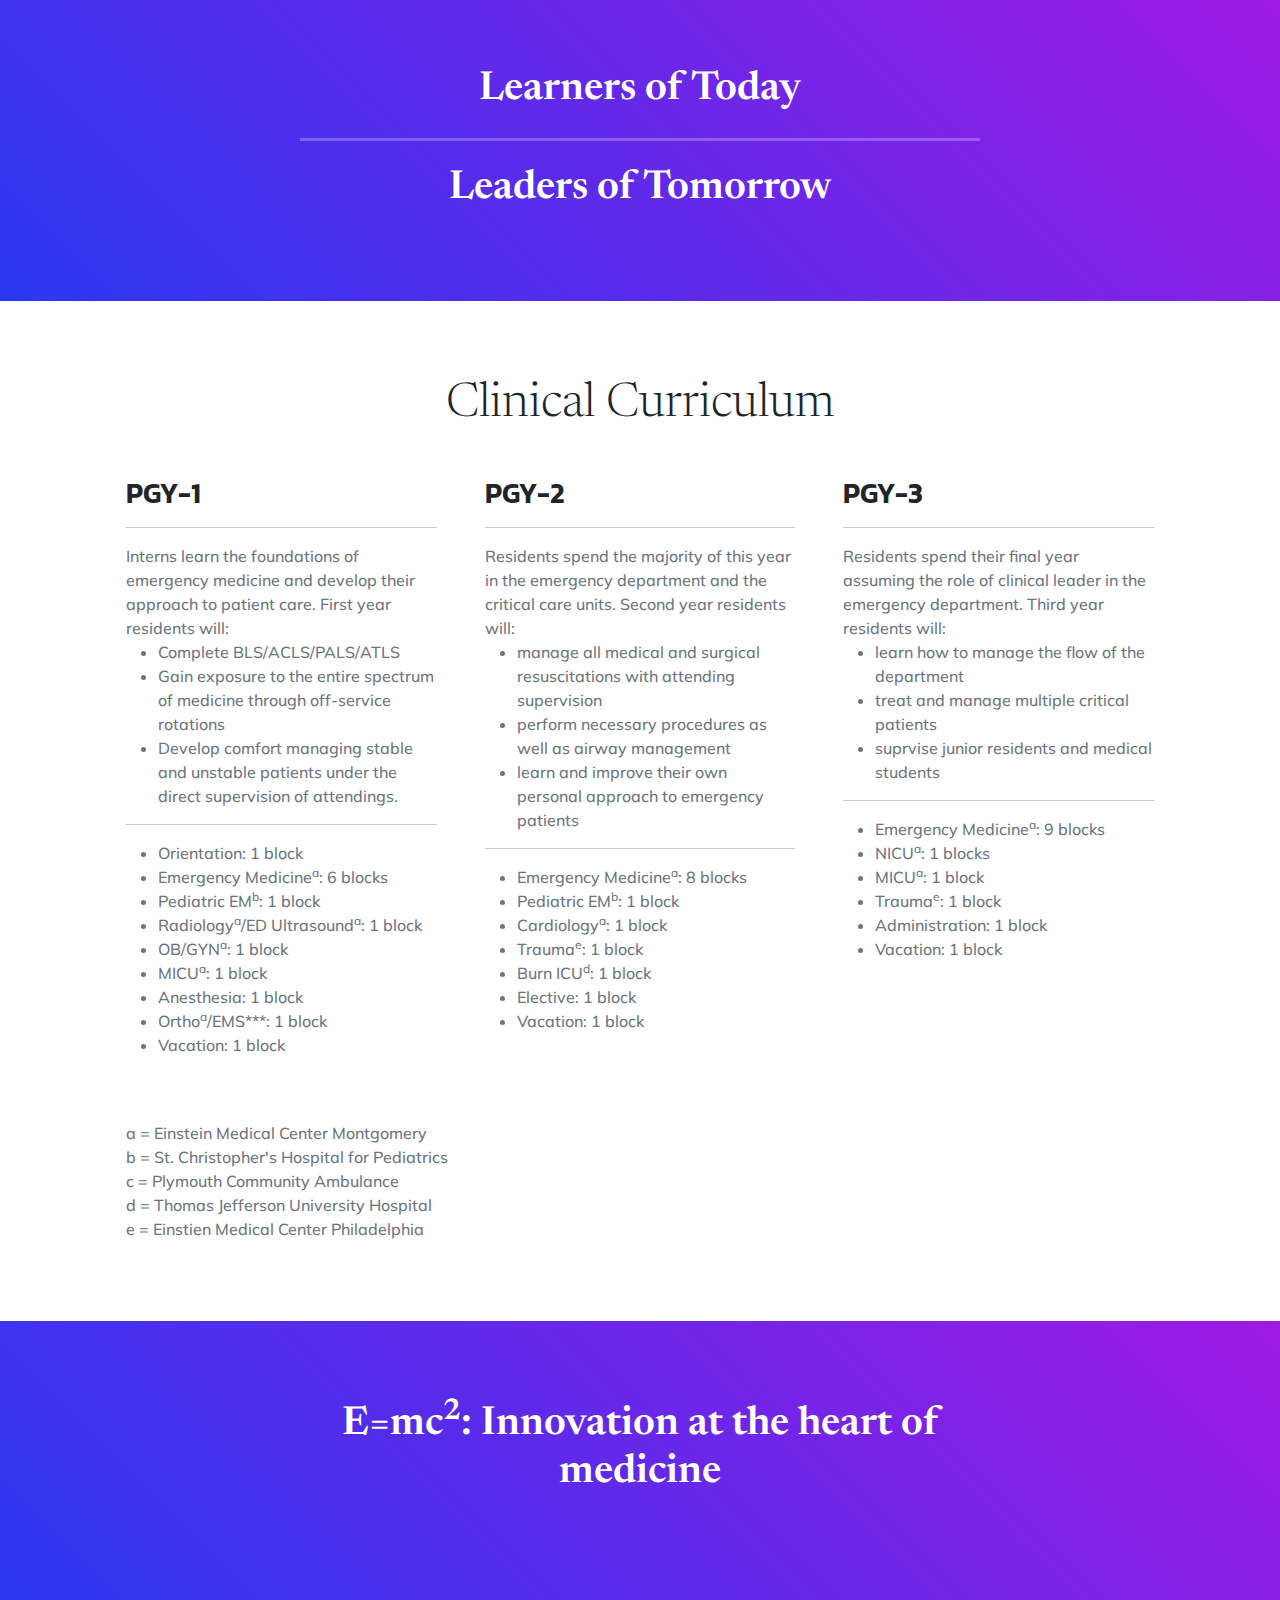
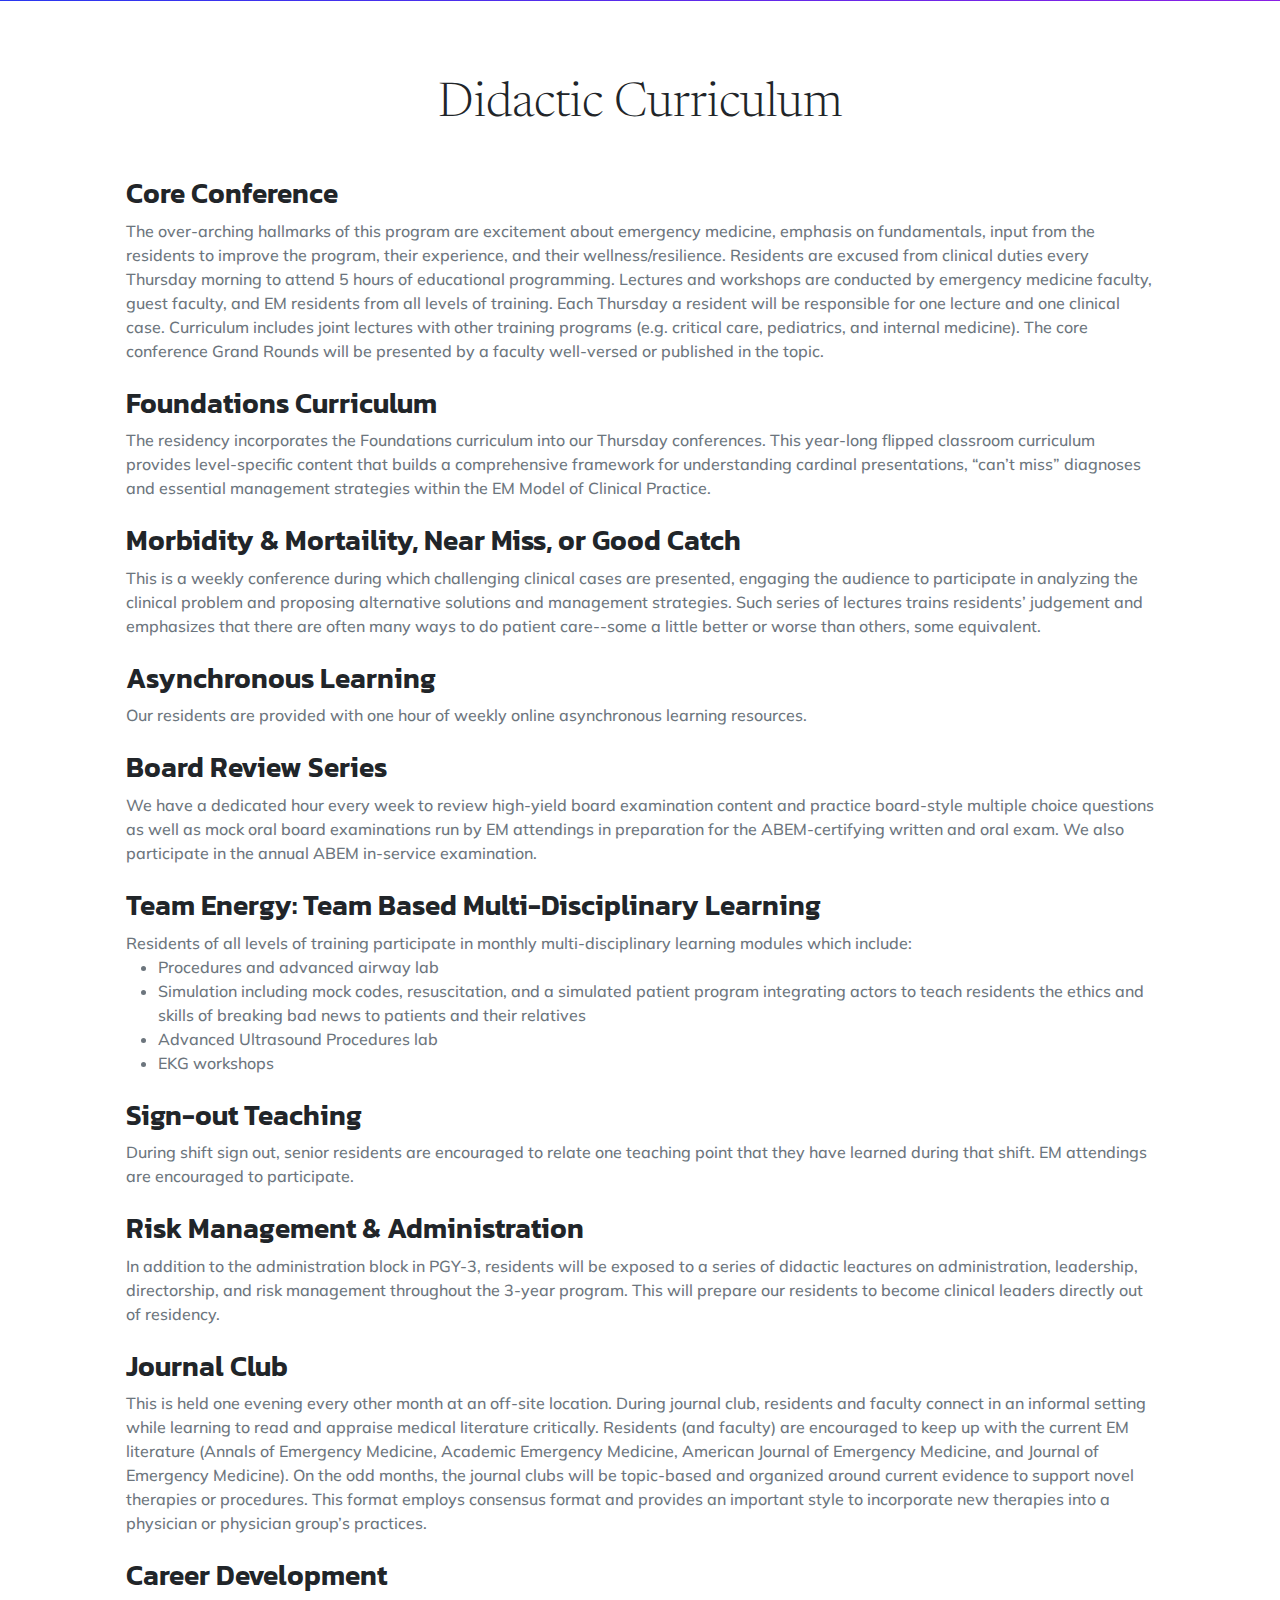
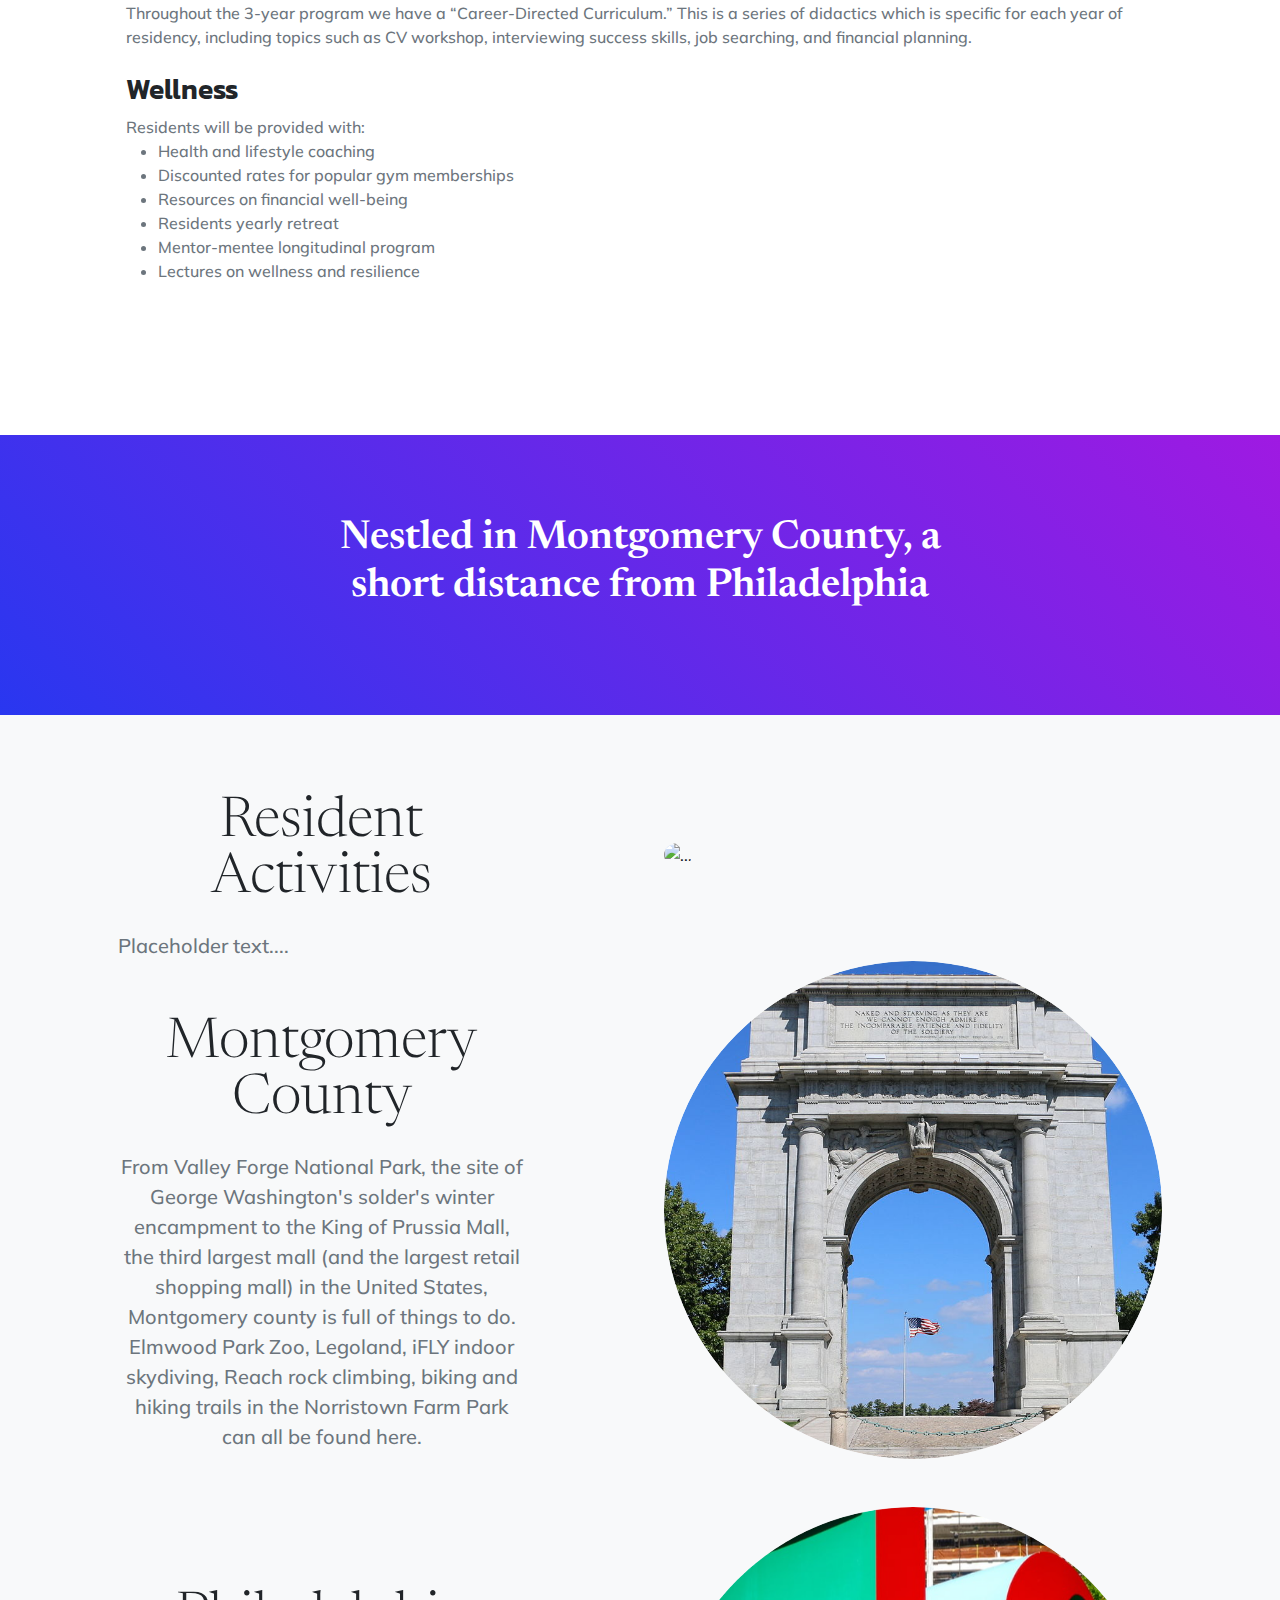
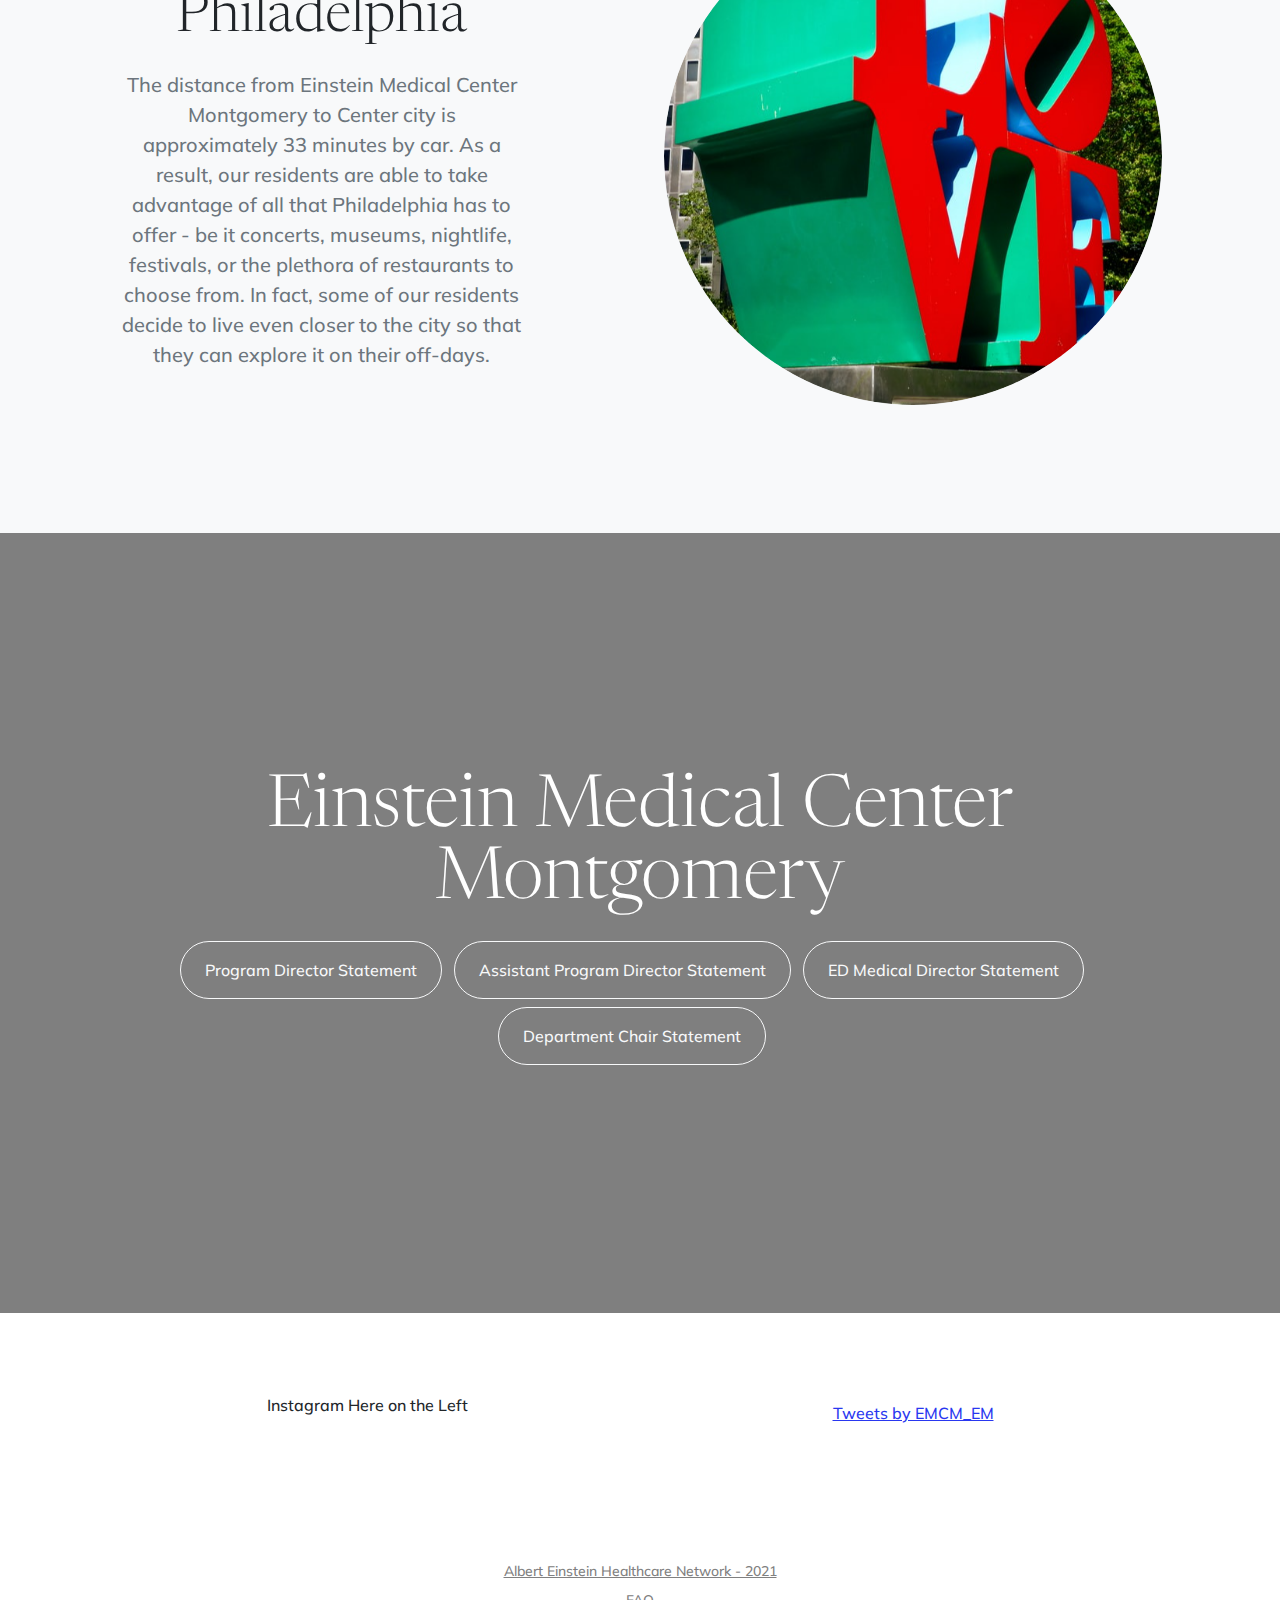
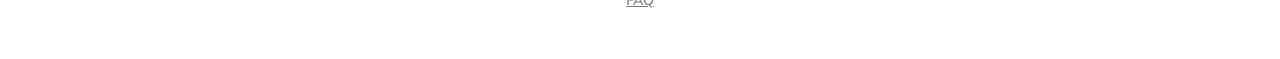
==== commit e6502074: "Updated Faculty and Team Energy on index" ====
--- a/index.html
+++ b/index.html
@@ -393,7 +393,7 @@
                                         <p class="text-muted mb-4">We have a dedicated hour every week to review high-yield board examination content and practice board-style multiple choice questions as well as mock oral board examinations run by EM attendings in preparation for the ABEM-certifying written and oral exam. We also participate in the annual ABEM in-service examination.</p>
                                     </div>
                                     <div class="text-justify">
-                                        <h3 class="font-alt">Team Based Multi-Disciplinary Learning</h3>
+                                        <h3 class="font-alt">Team Energy: Team Based Multi-Disciplinary Learning</h3>
                                     </div>
                                     <div class="text-justify">
                                         <p class="text-muted mb-0">Residents of all levels of training participate in monthly multi-disciplinary learning modules which include:</p>
@@ -514,7 +514,7 @@
                             <div class="col-md-12 text-center">
                                 <a class="btn btn-outline-light py-3 px-4 rounded-pill mb-2" style="margin-left:0.5rem;" href="PDStatement/pdstatement.html" target="_blank">Program Director Statement</a>
                                 <a class="btn btn-outline-light py-3 px-4 rounded-pill mb-2" style="margin-left:0.5rem;" href="" target="_blank">Assistant Program Director Statement</a>
-                                <a class="btn btn-outline-light py-3 px-4 rounded-pill mb-2" style="margin-left:0.5rem;" href="" target="_blank">Department Director Statement</a>
+                                <a class="btn btn-outline-light py-3 px-4 rounded-pill mb-2" style="margin-left:0.5rem;" href="" target="_blank">ED Medical Director Statement</a>
                                 <a class="btn btn-outline-light py-3 px-4 rounded-pill mb-2" style="margin-left:0.5rem;" href="DCStatement/dcstatement.html" target="_blank">Department Chair Statement</a>
                             </div>
                         </div>
@@ -535,7 +535,7 @@
                 </div>
             </div>
         </section>
-        
+
         <!-- App badge section-->
         <!--
         <aside class="text-center bg-gradient-primary-to-secondary">
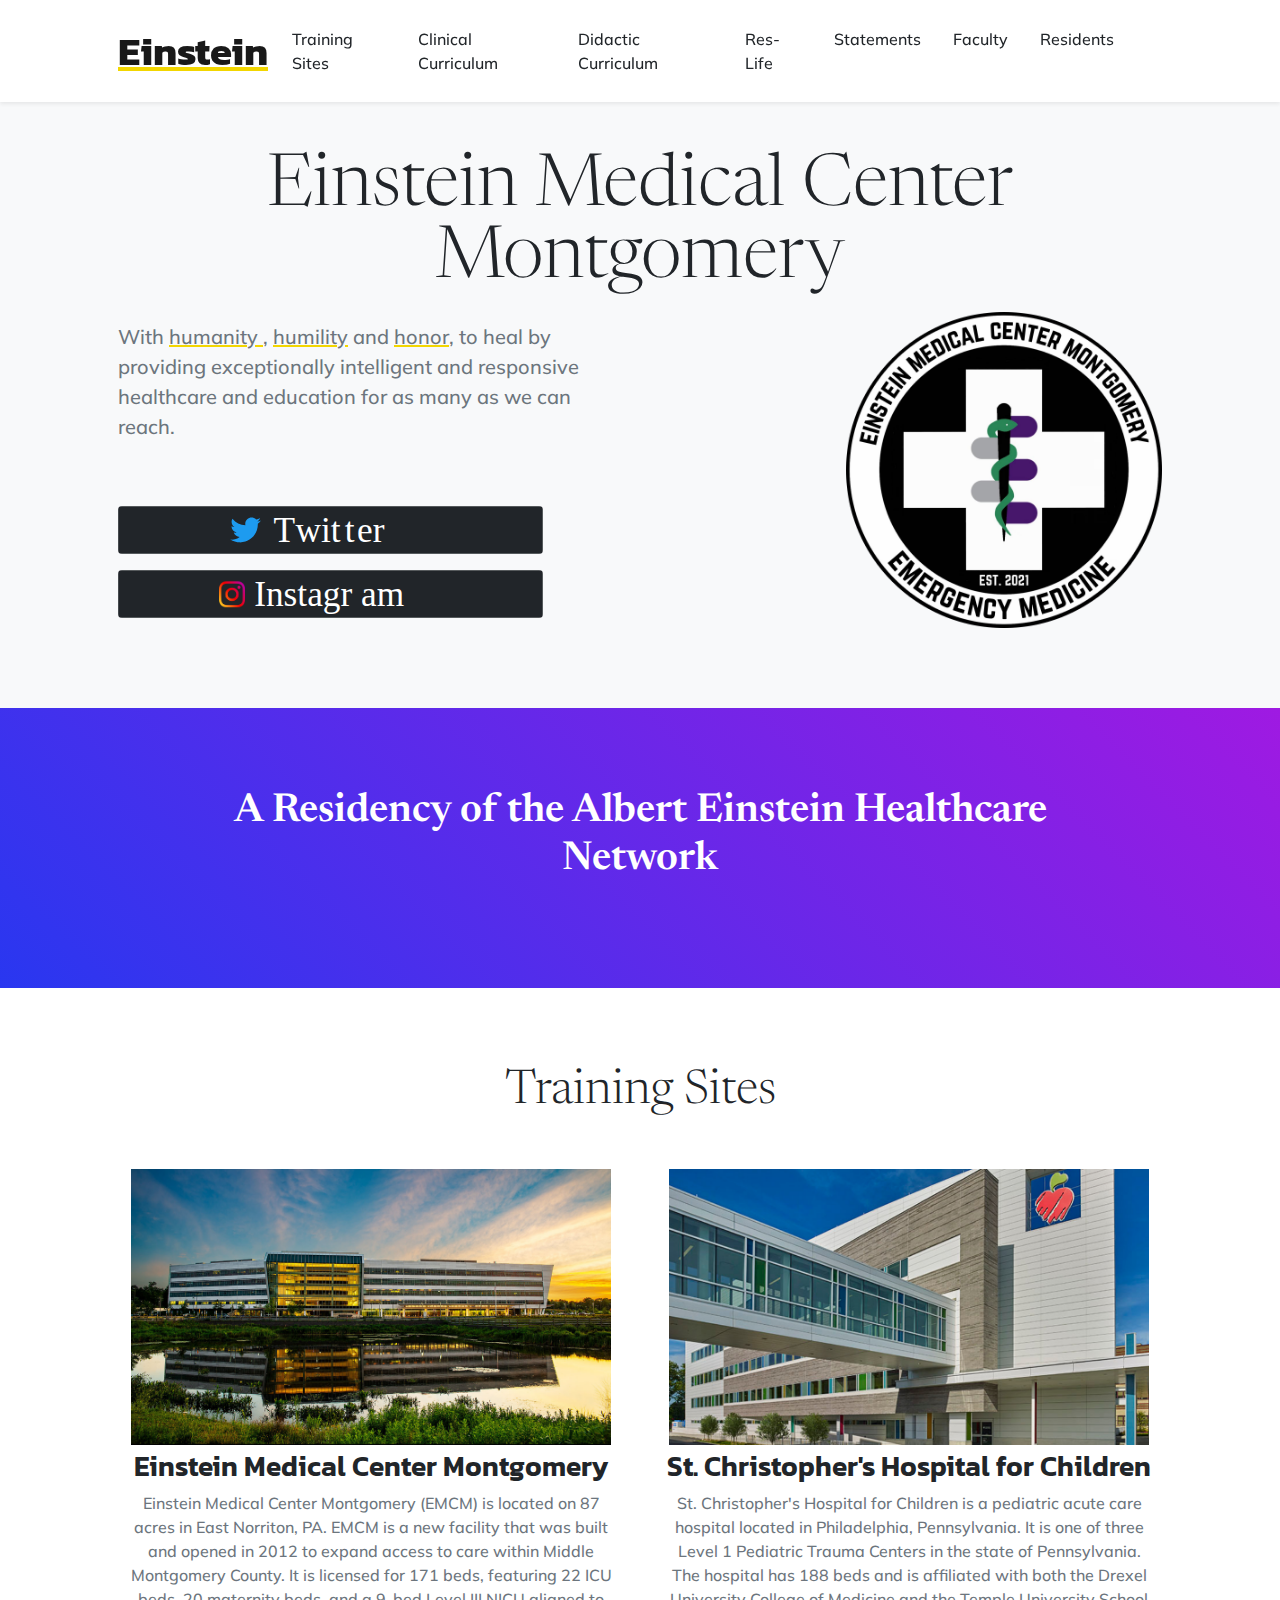
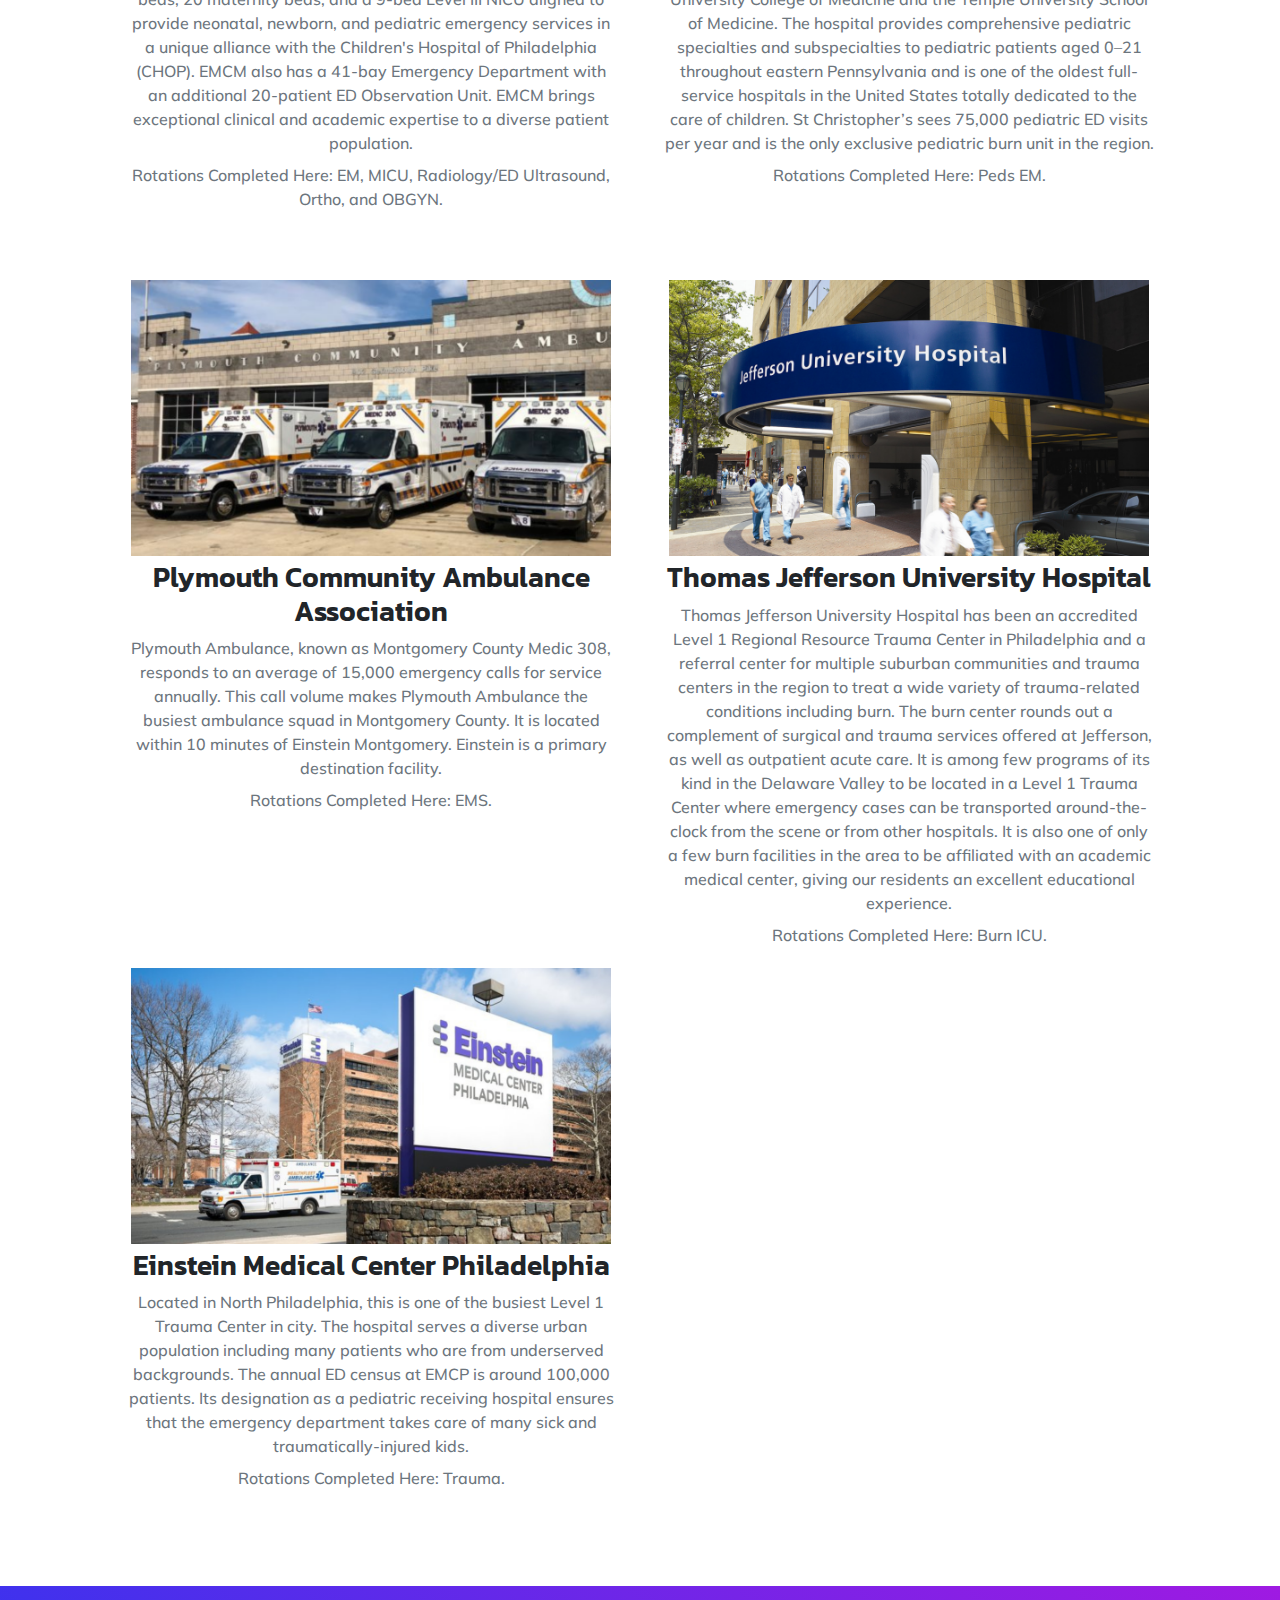
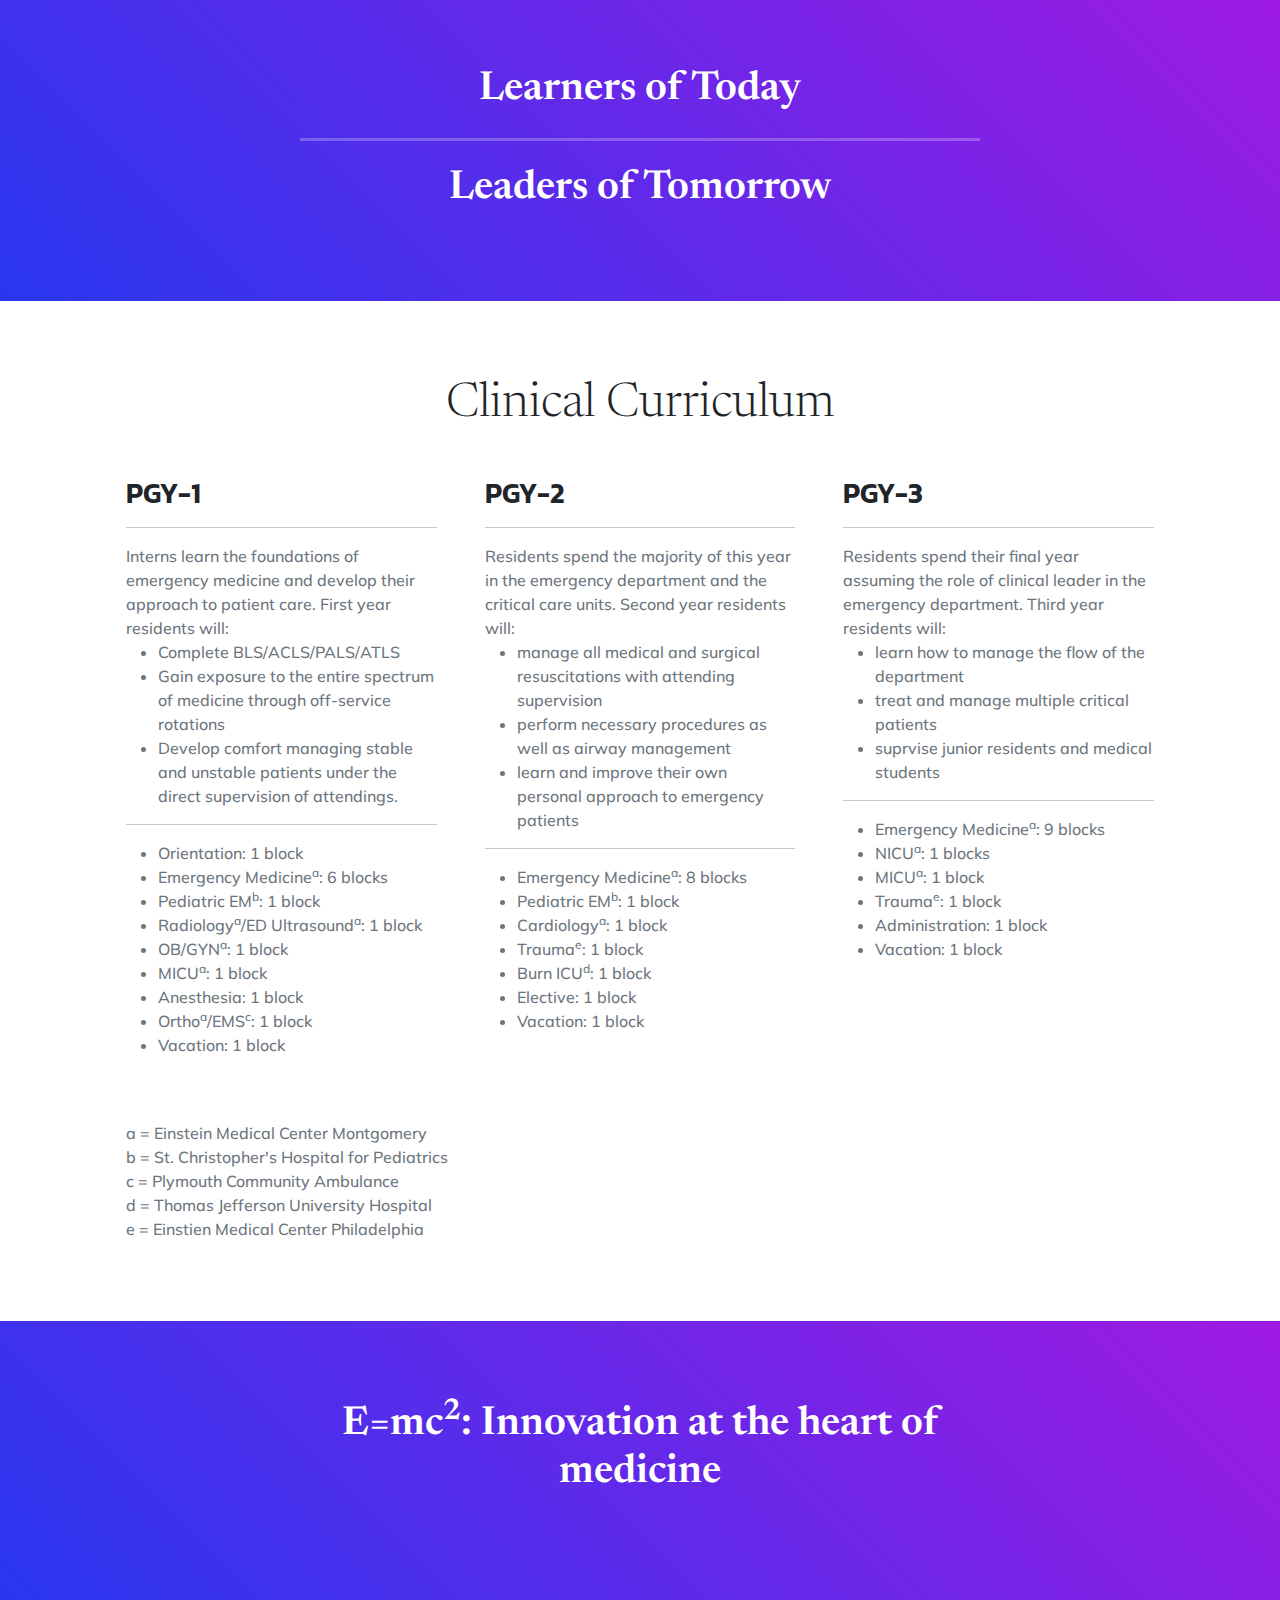
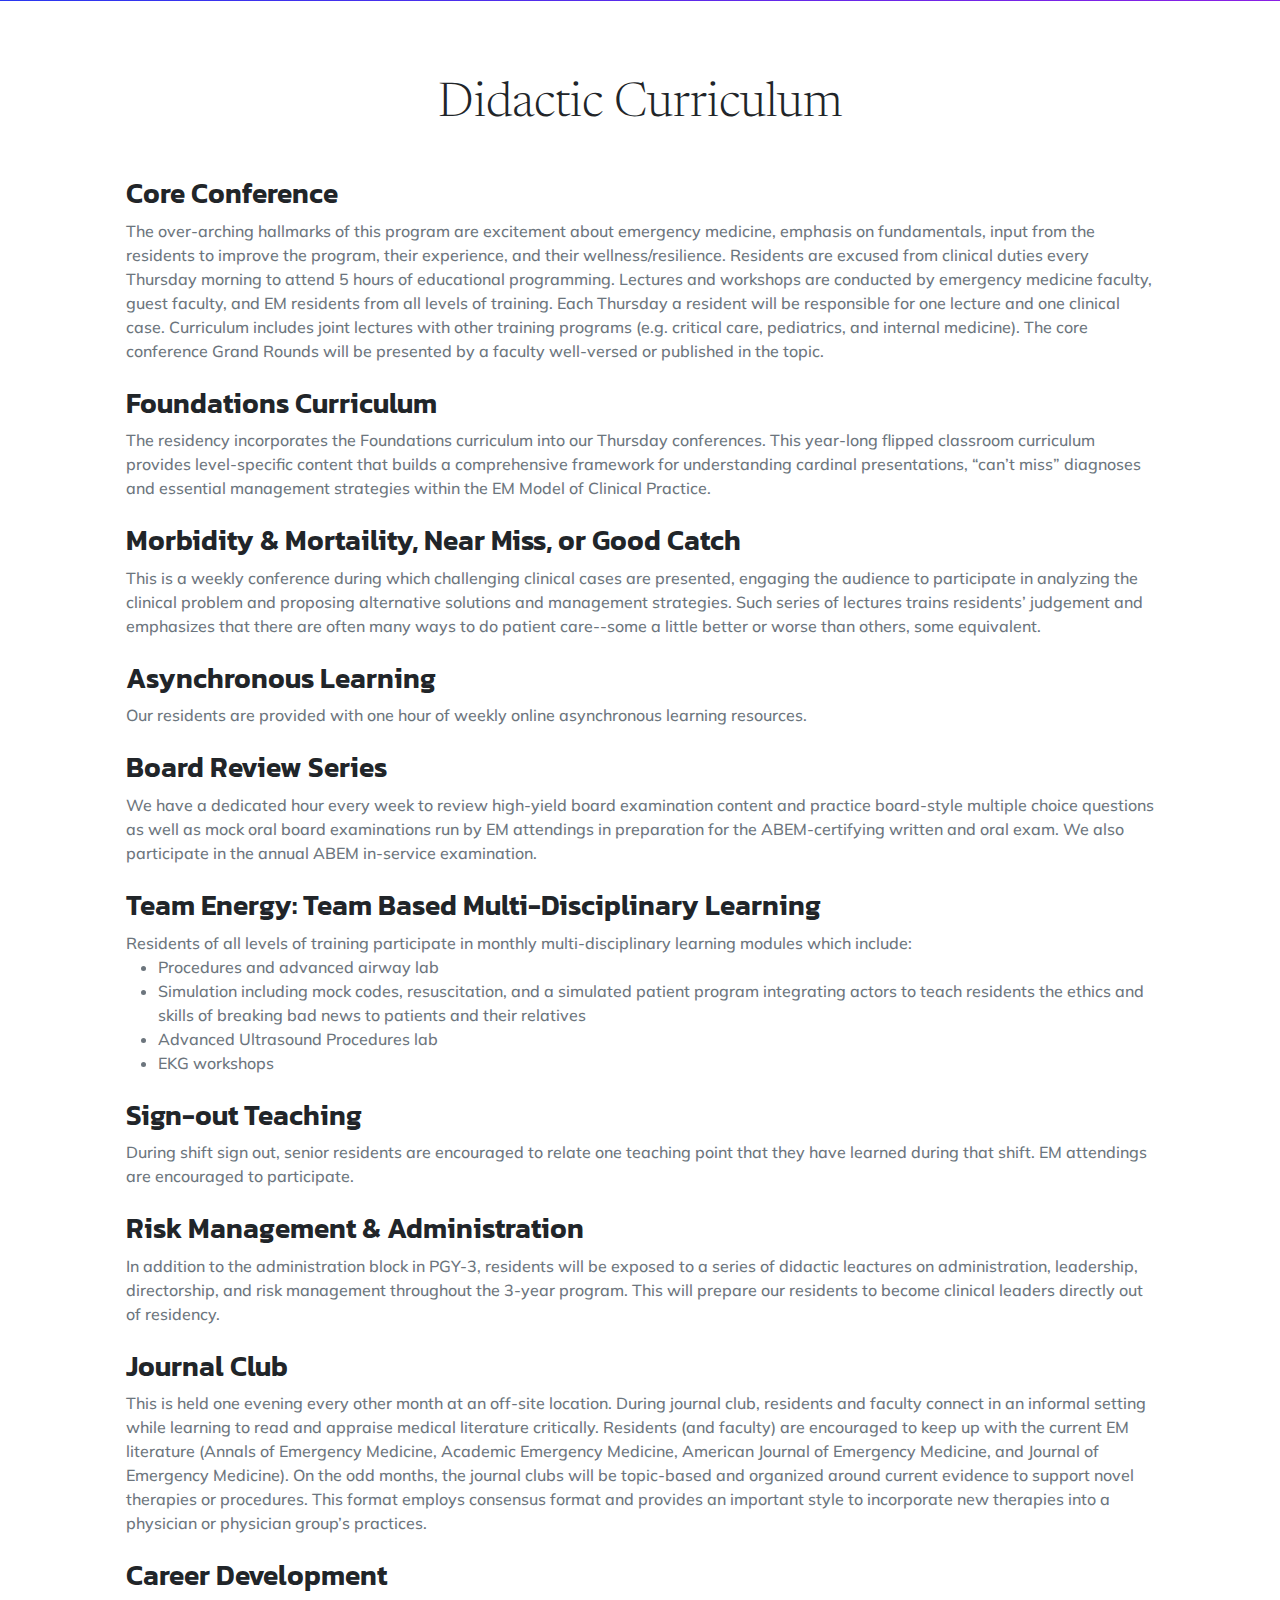
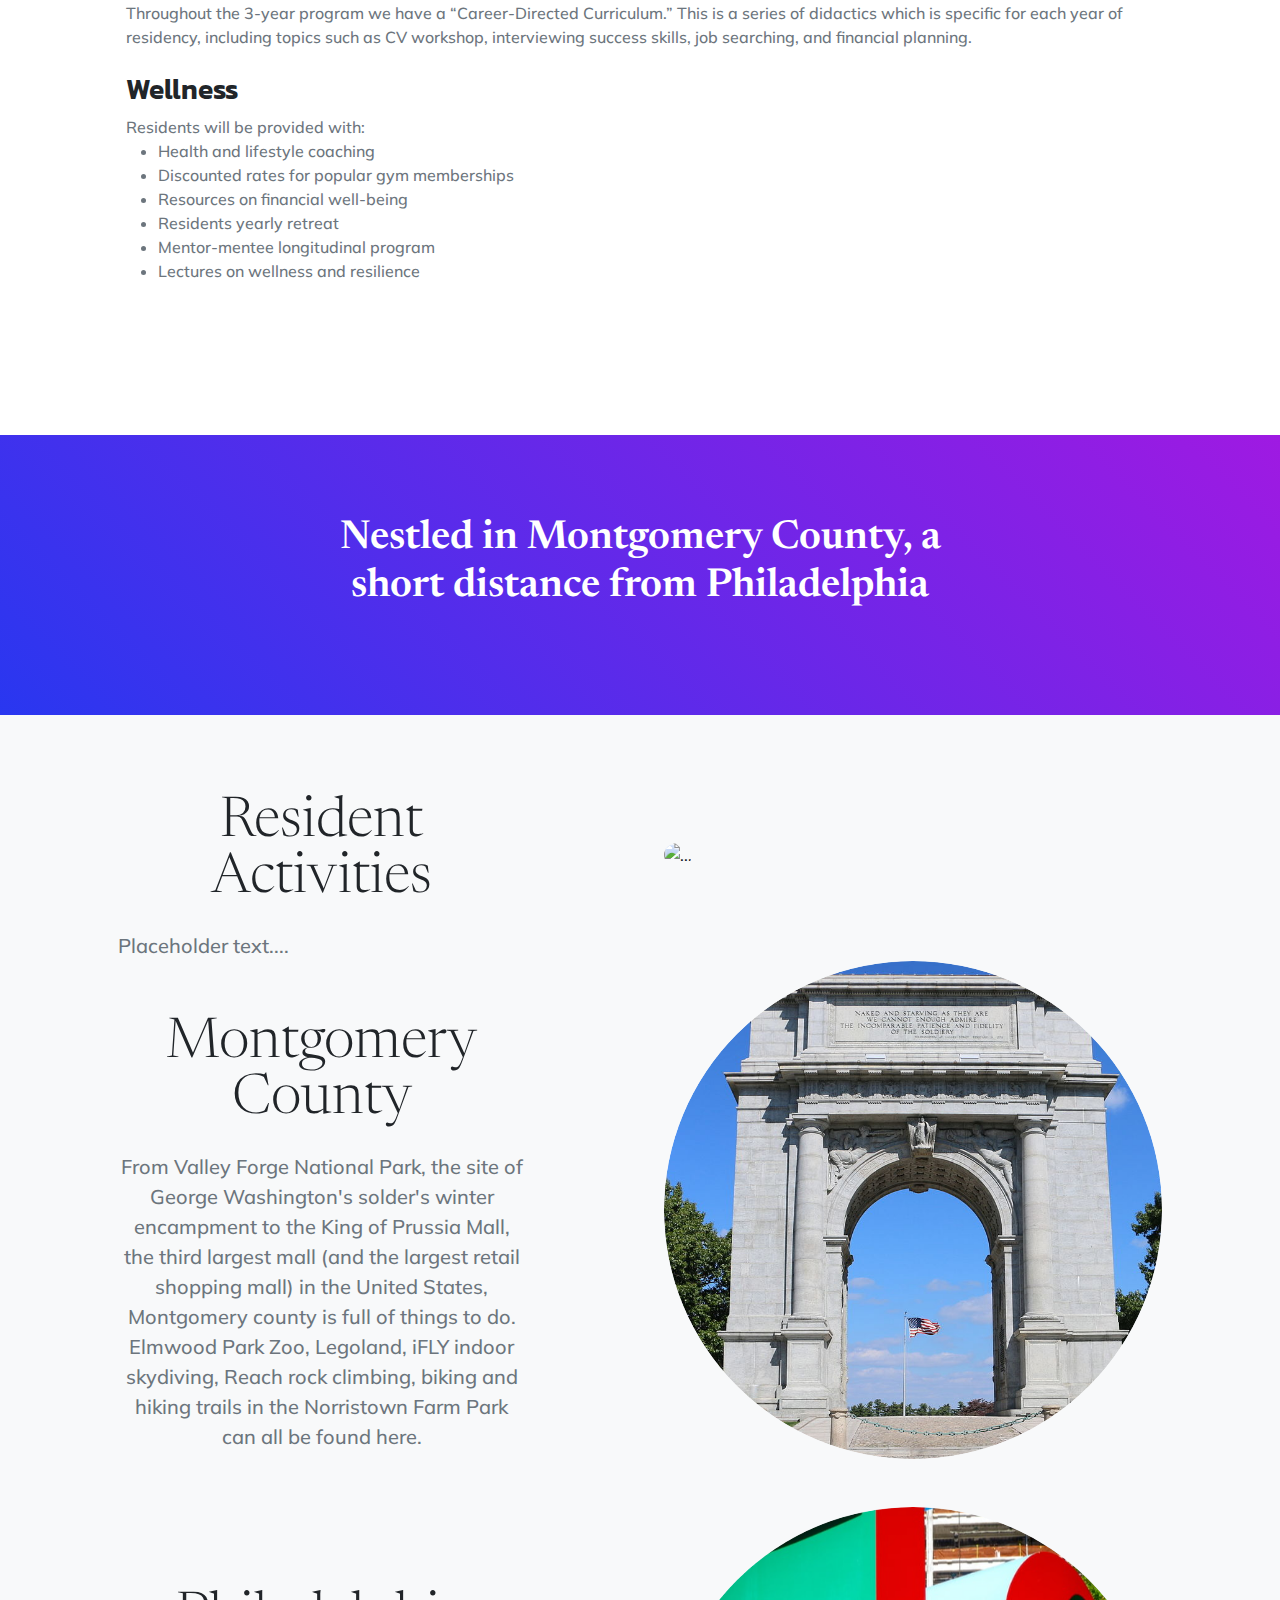
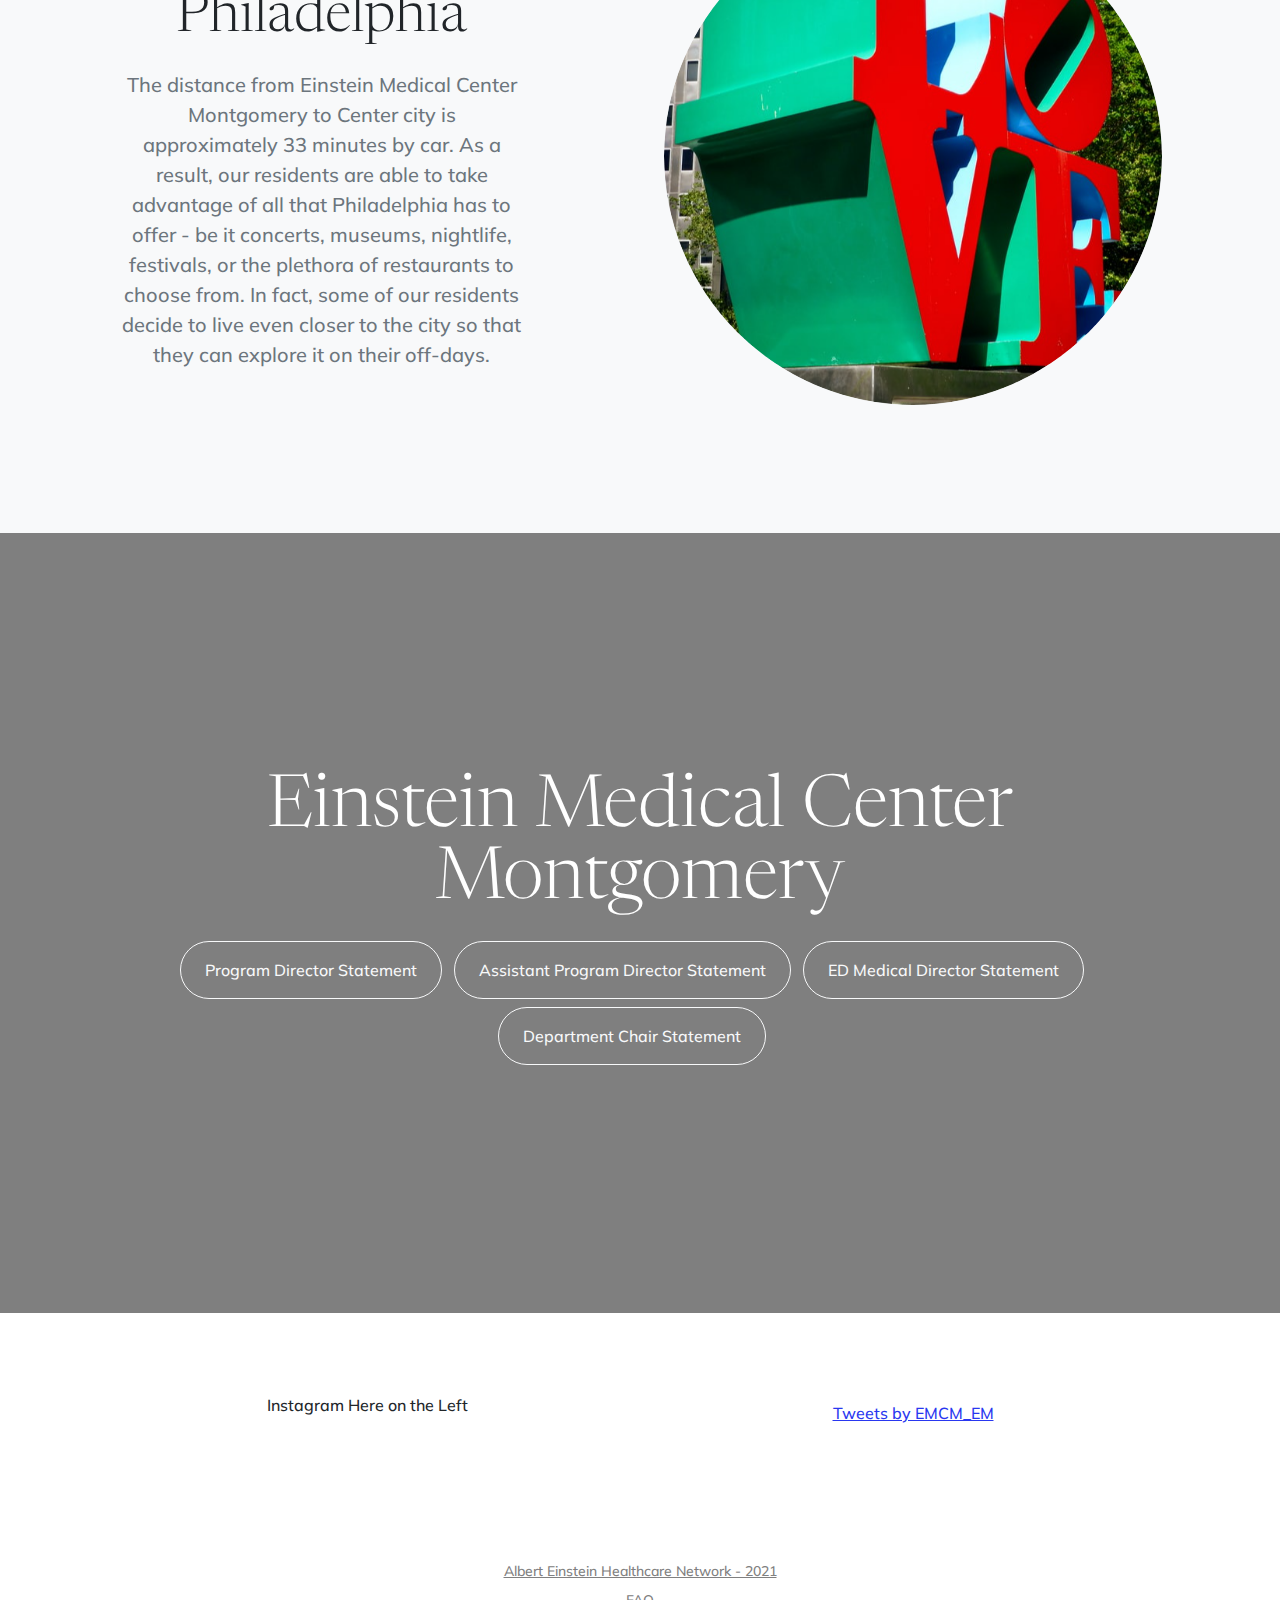
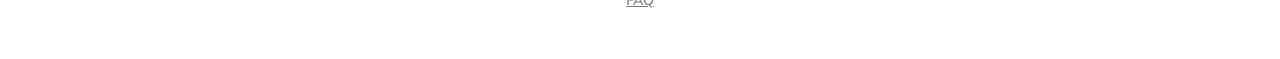
==== commit 444098b9: "Update index.html" ====
--- a/index.html
+++ b/index.html
@@ -259,7 +259,7 @@
                                             <li>OB/GYN<sup>a</sup>: 1 block</li>
                                             <li>MICU<sup>a</sup>: 1 block</li>
                                             <li>Anesthesia: 1 block</li>
-                                            <li>Ortho<sup>a</sup>/EMS***: 1 block</li>
+                                            <li>Ortho<sup>a</sup>/EMS<sup>c</sup>: 1 block</li>
                                             <li>Vacation: 1 block</li>
                                         </ul>
                                     </div>
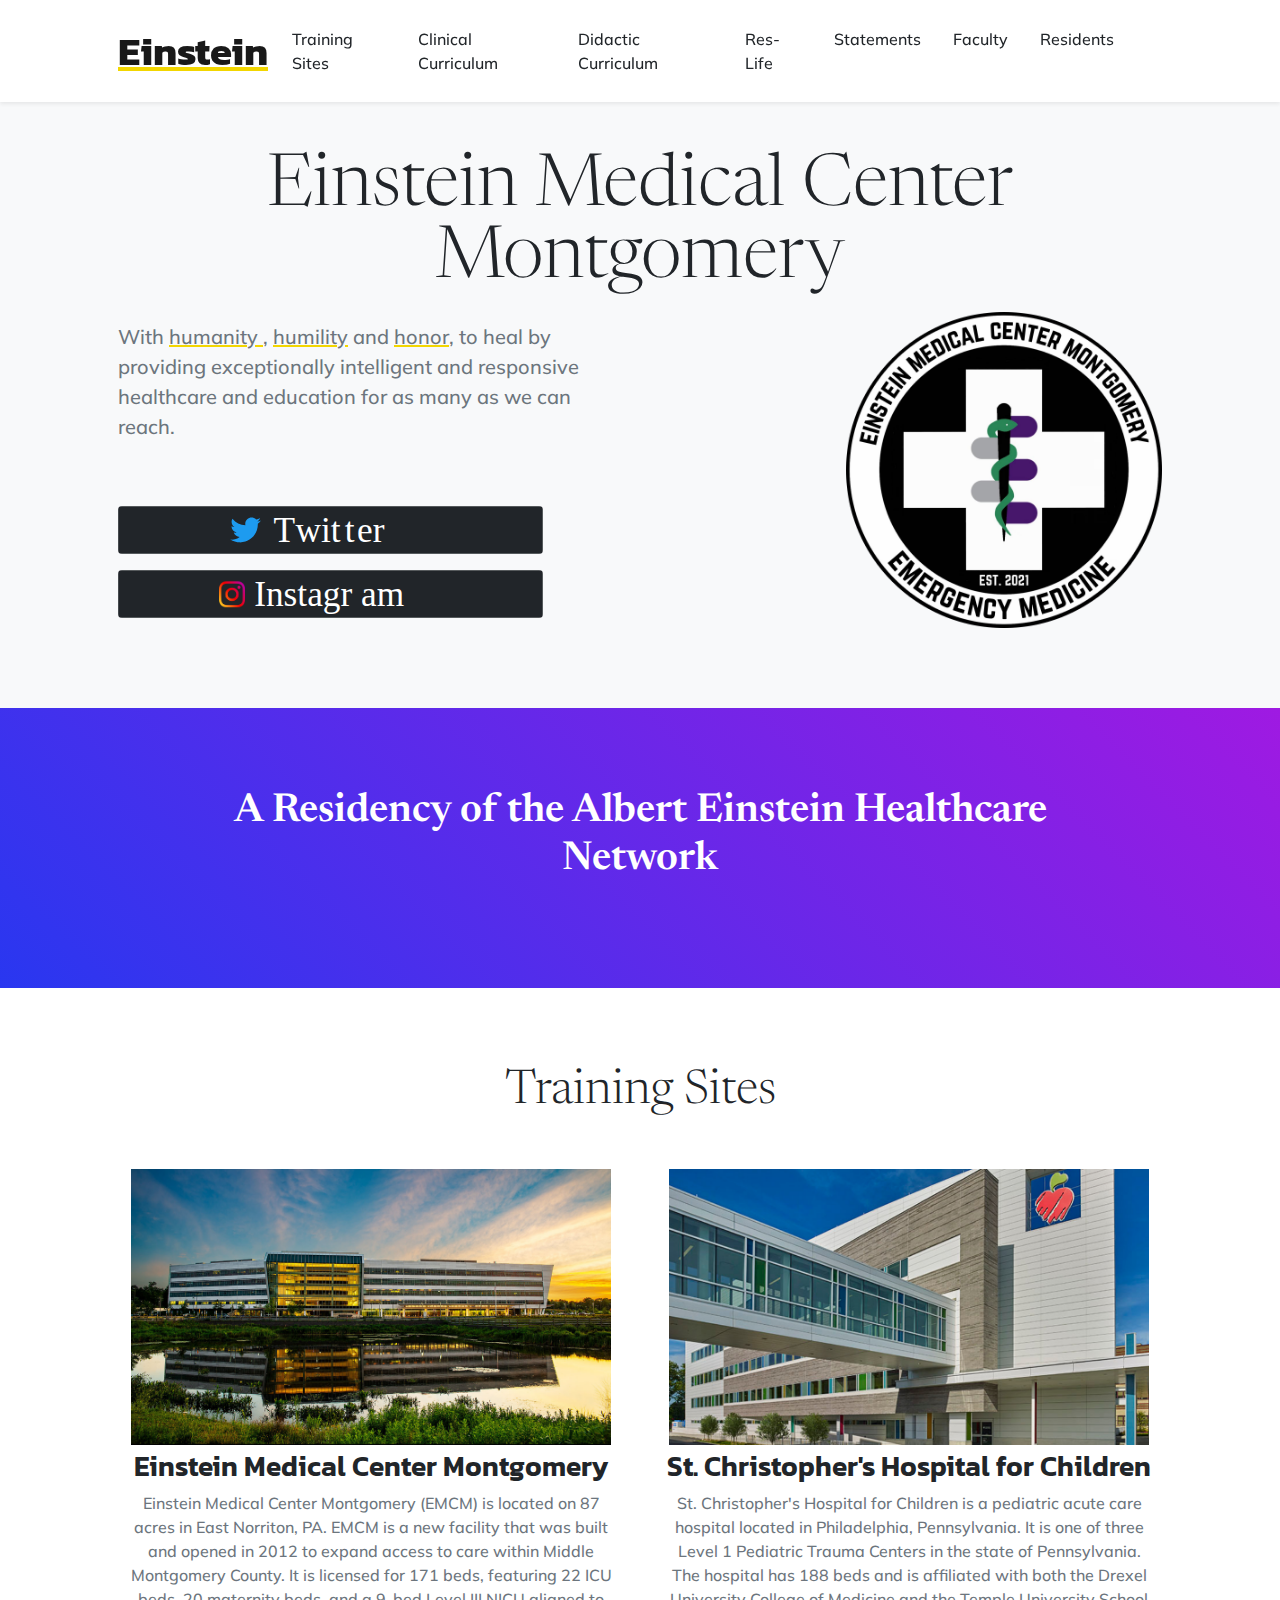
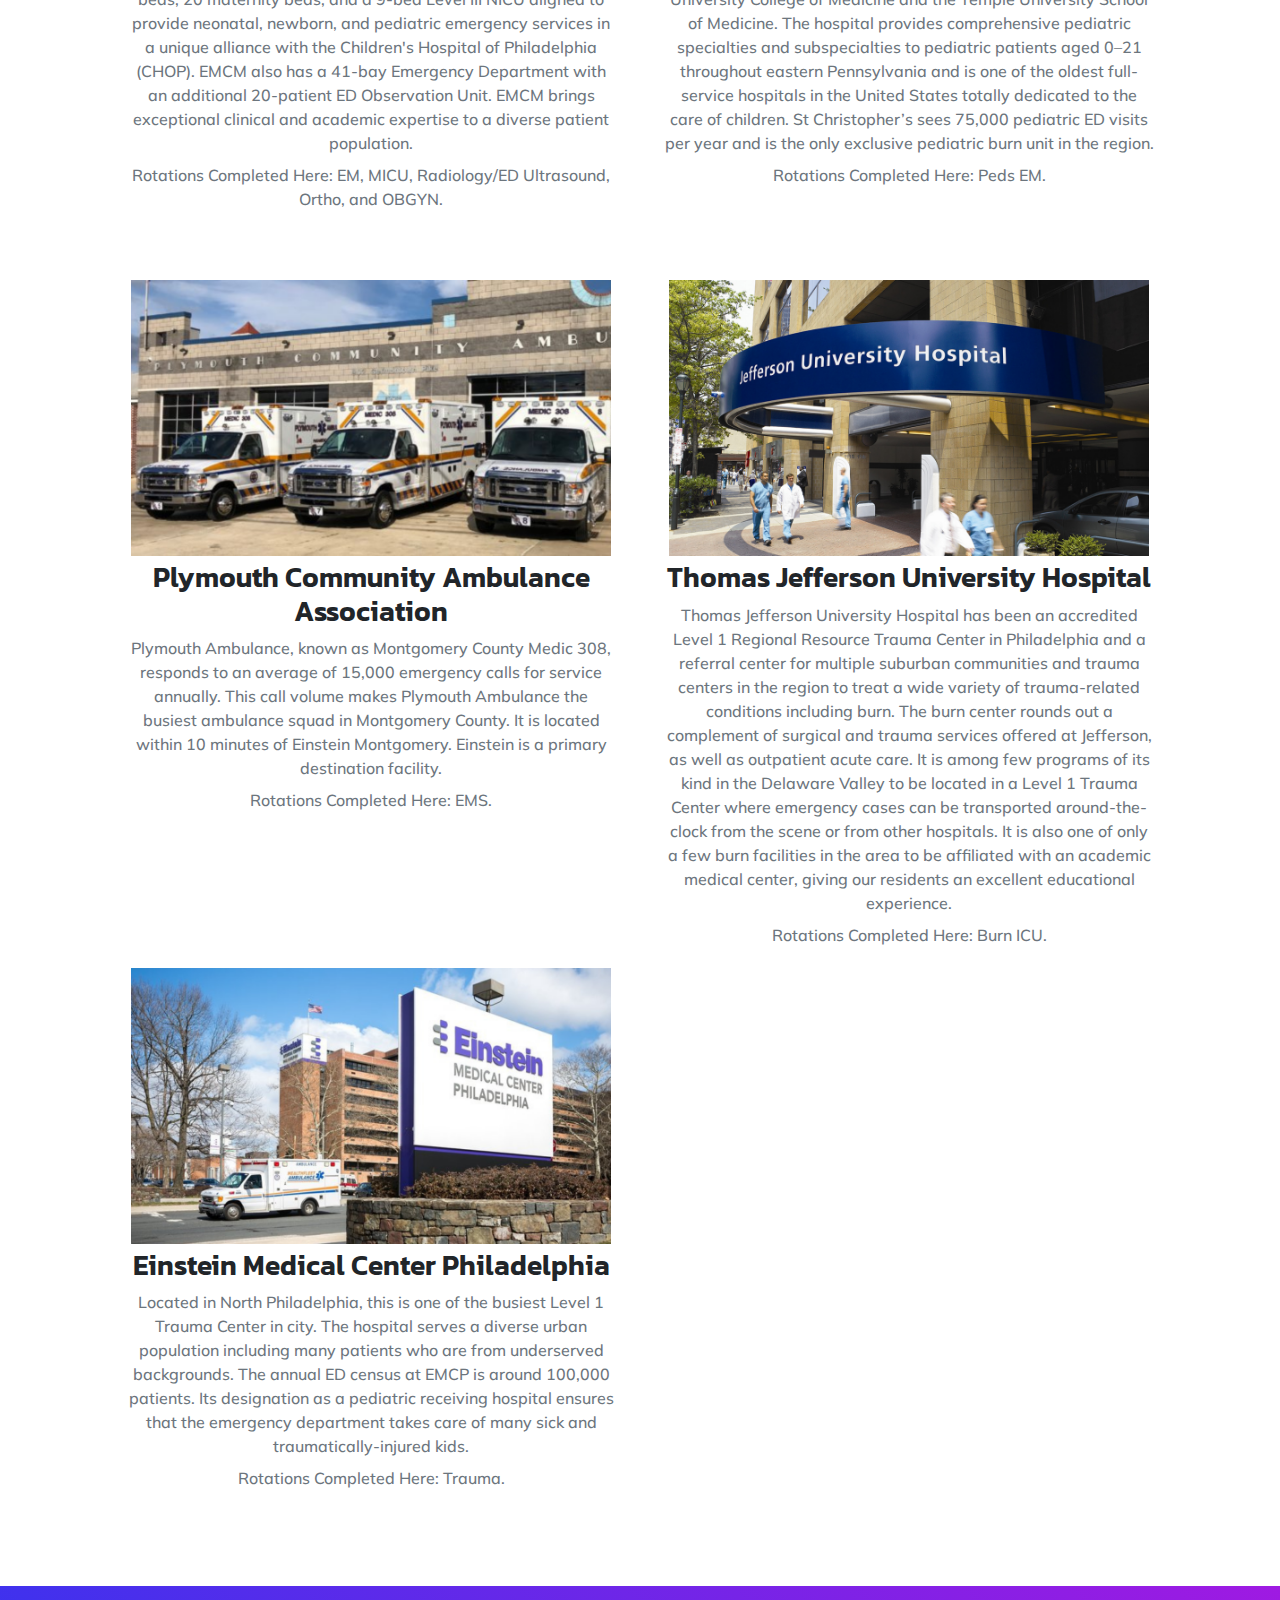
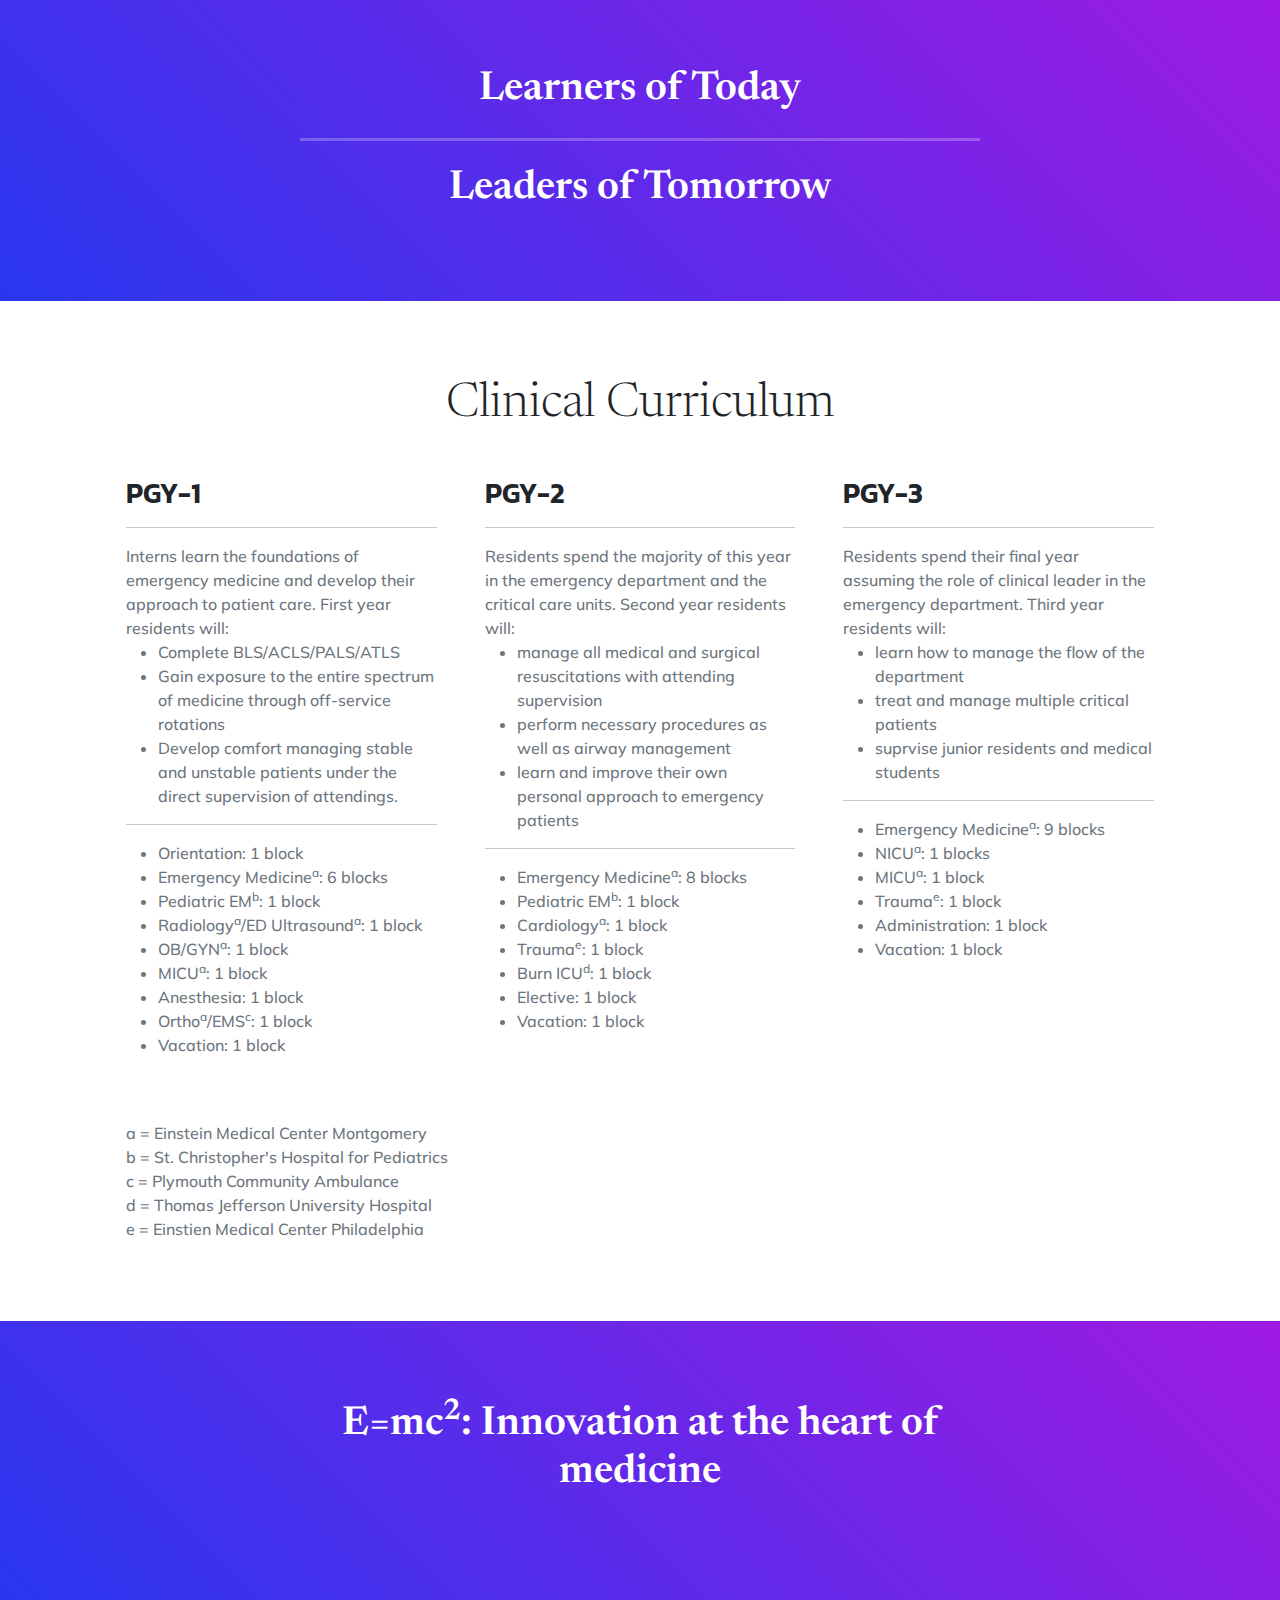
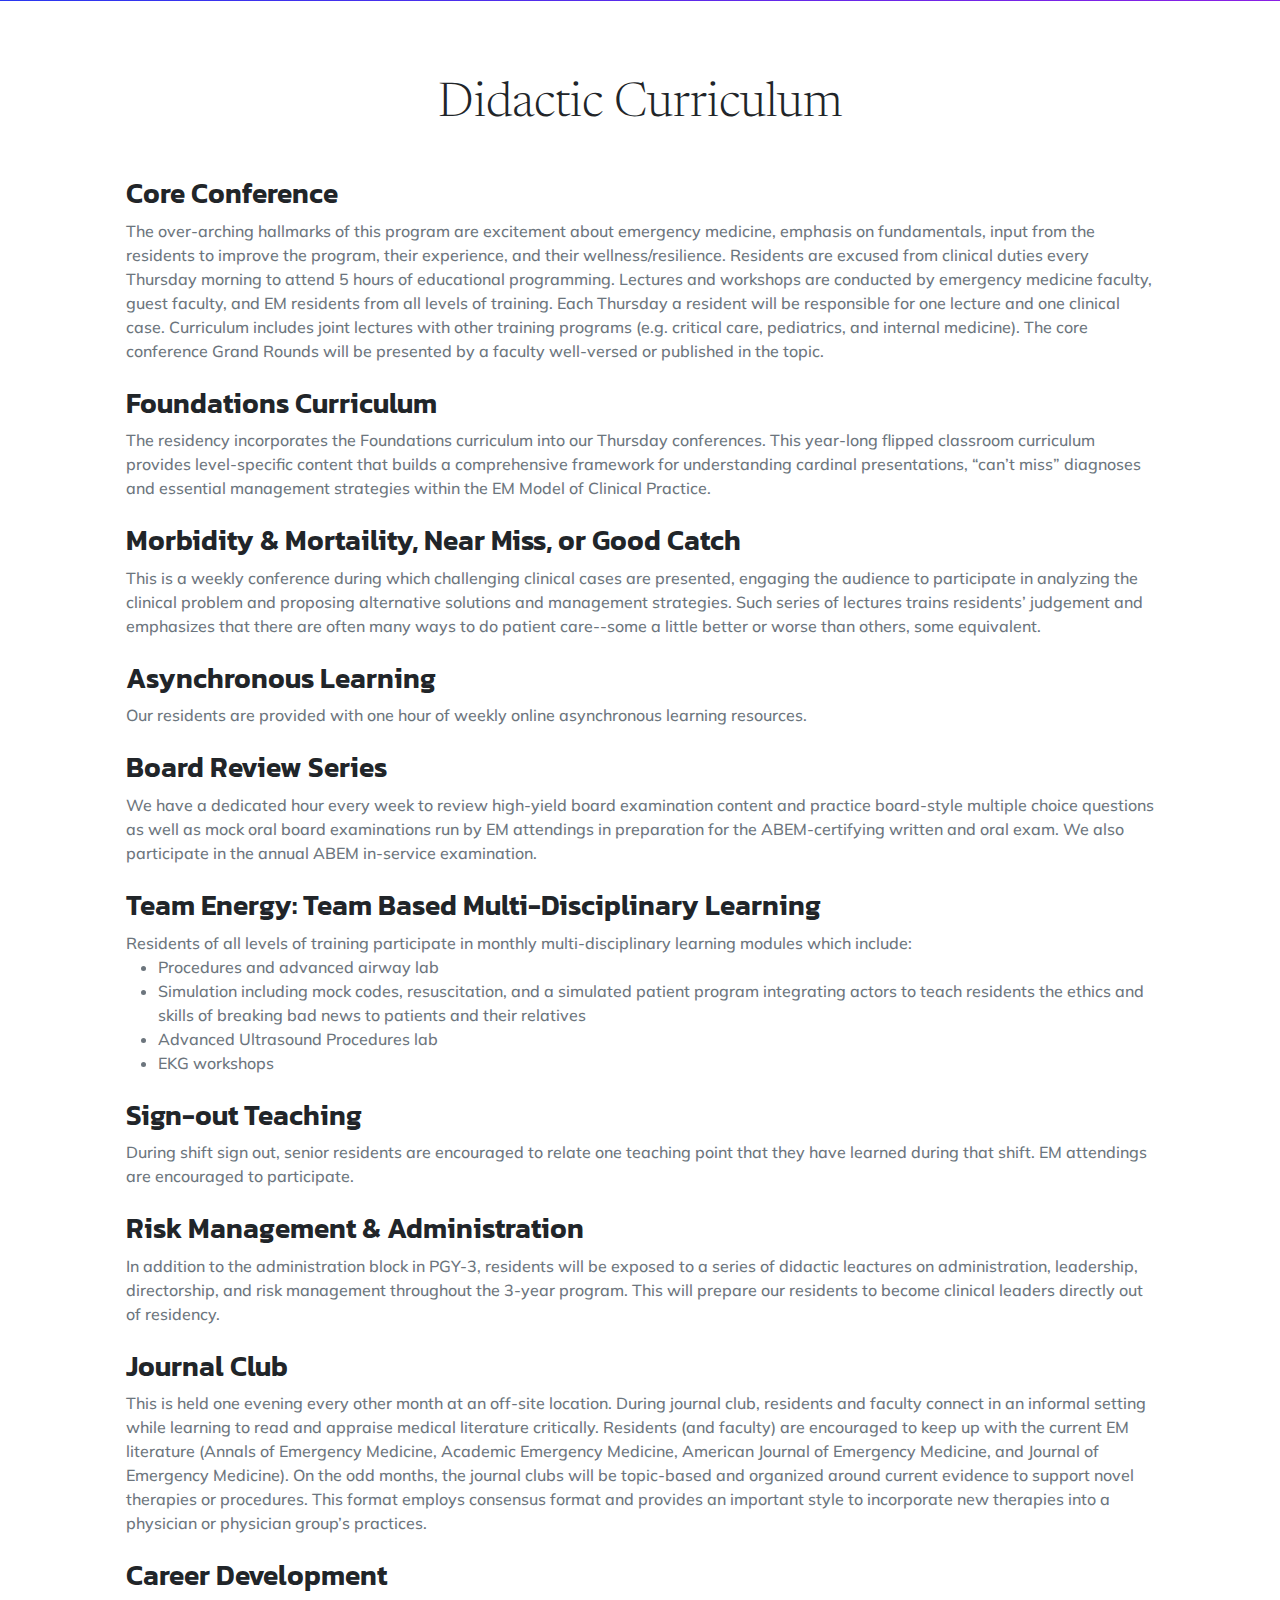
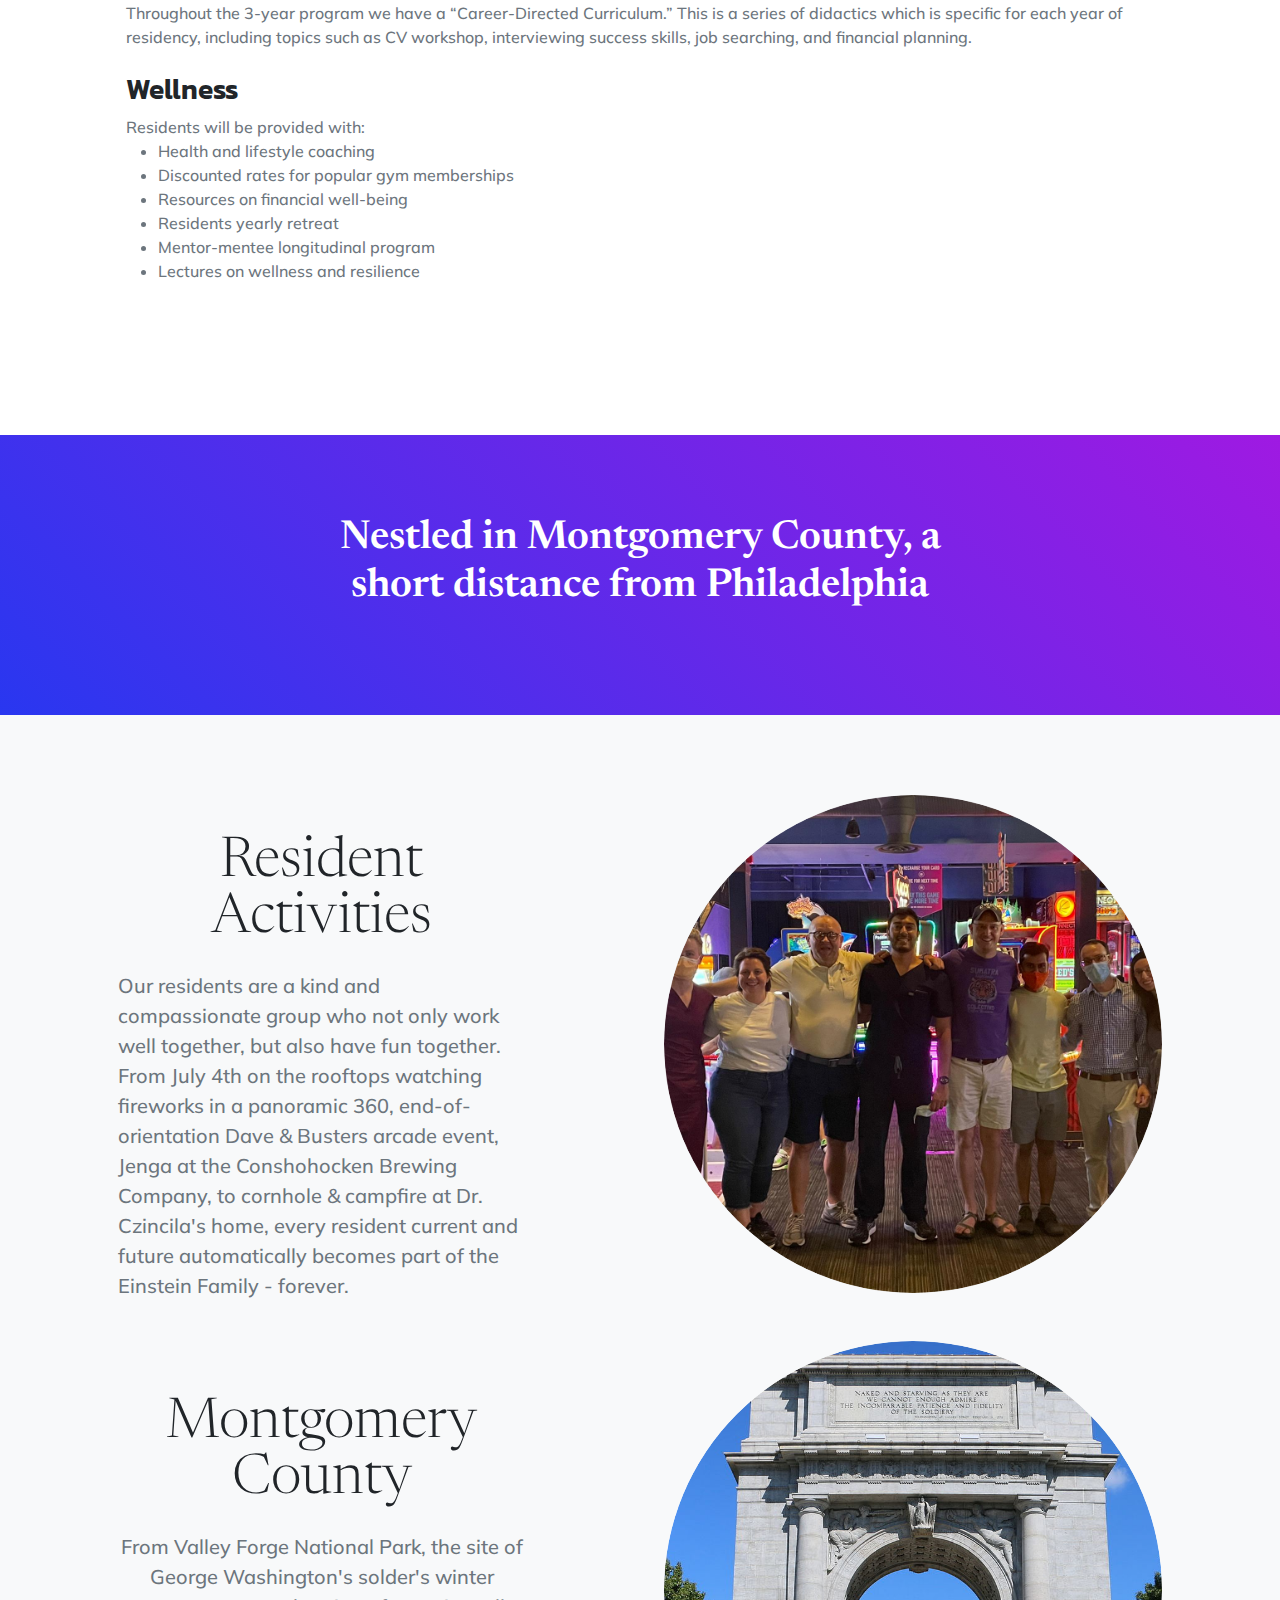
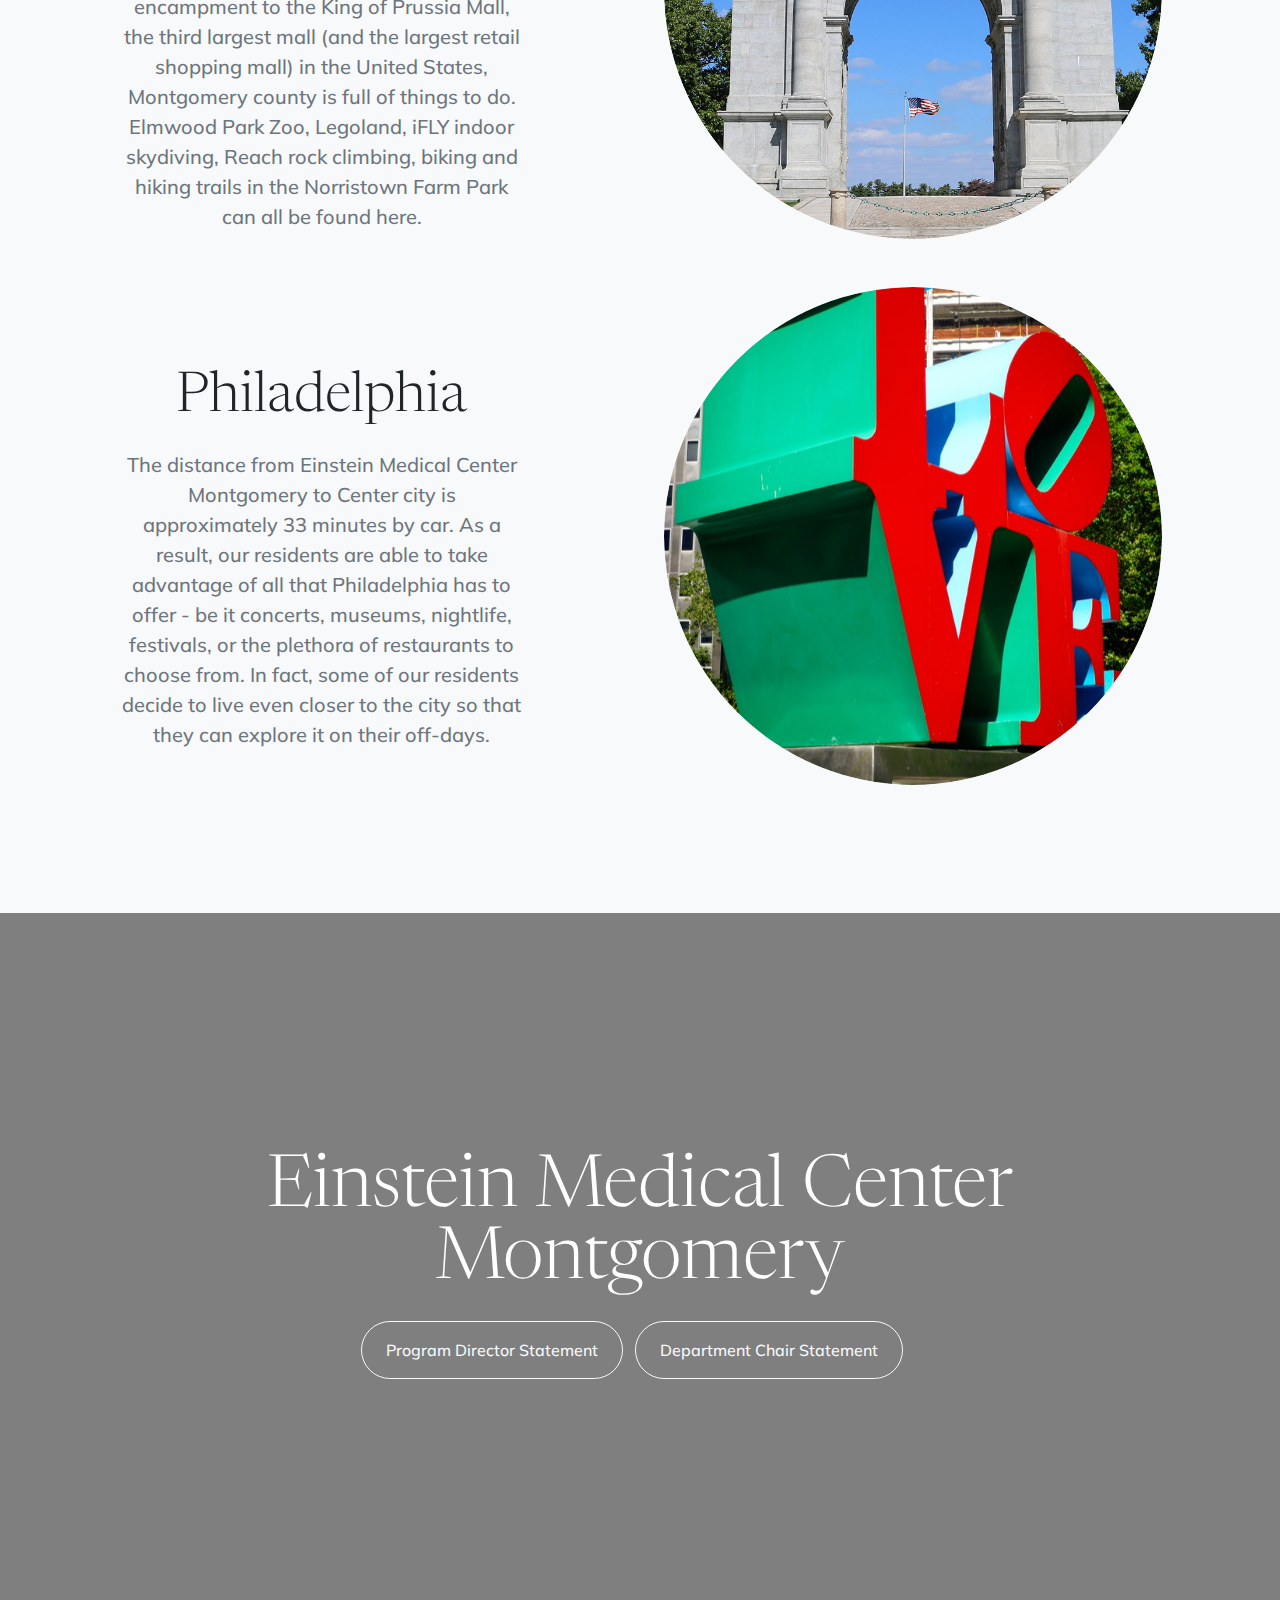
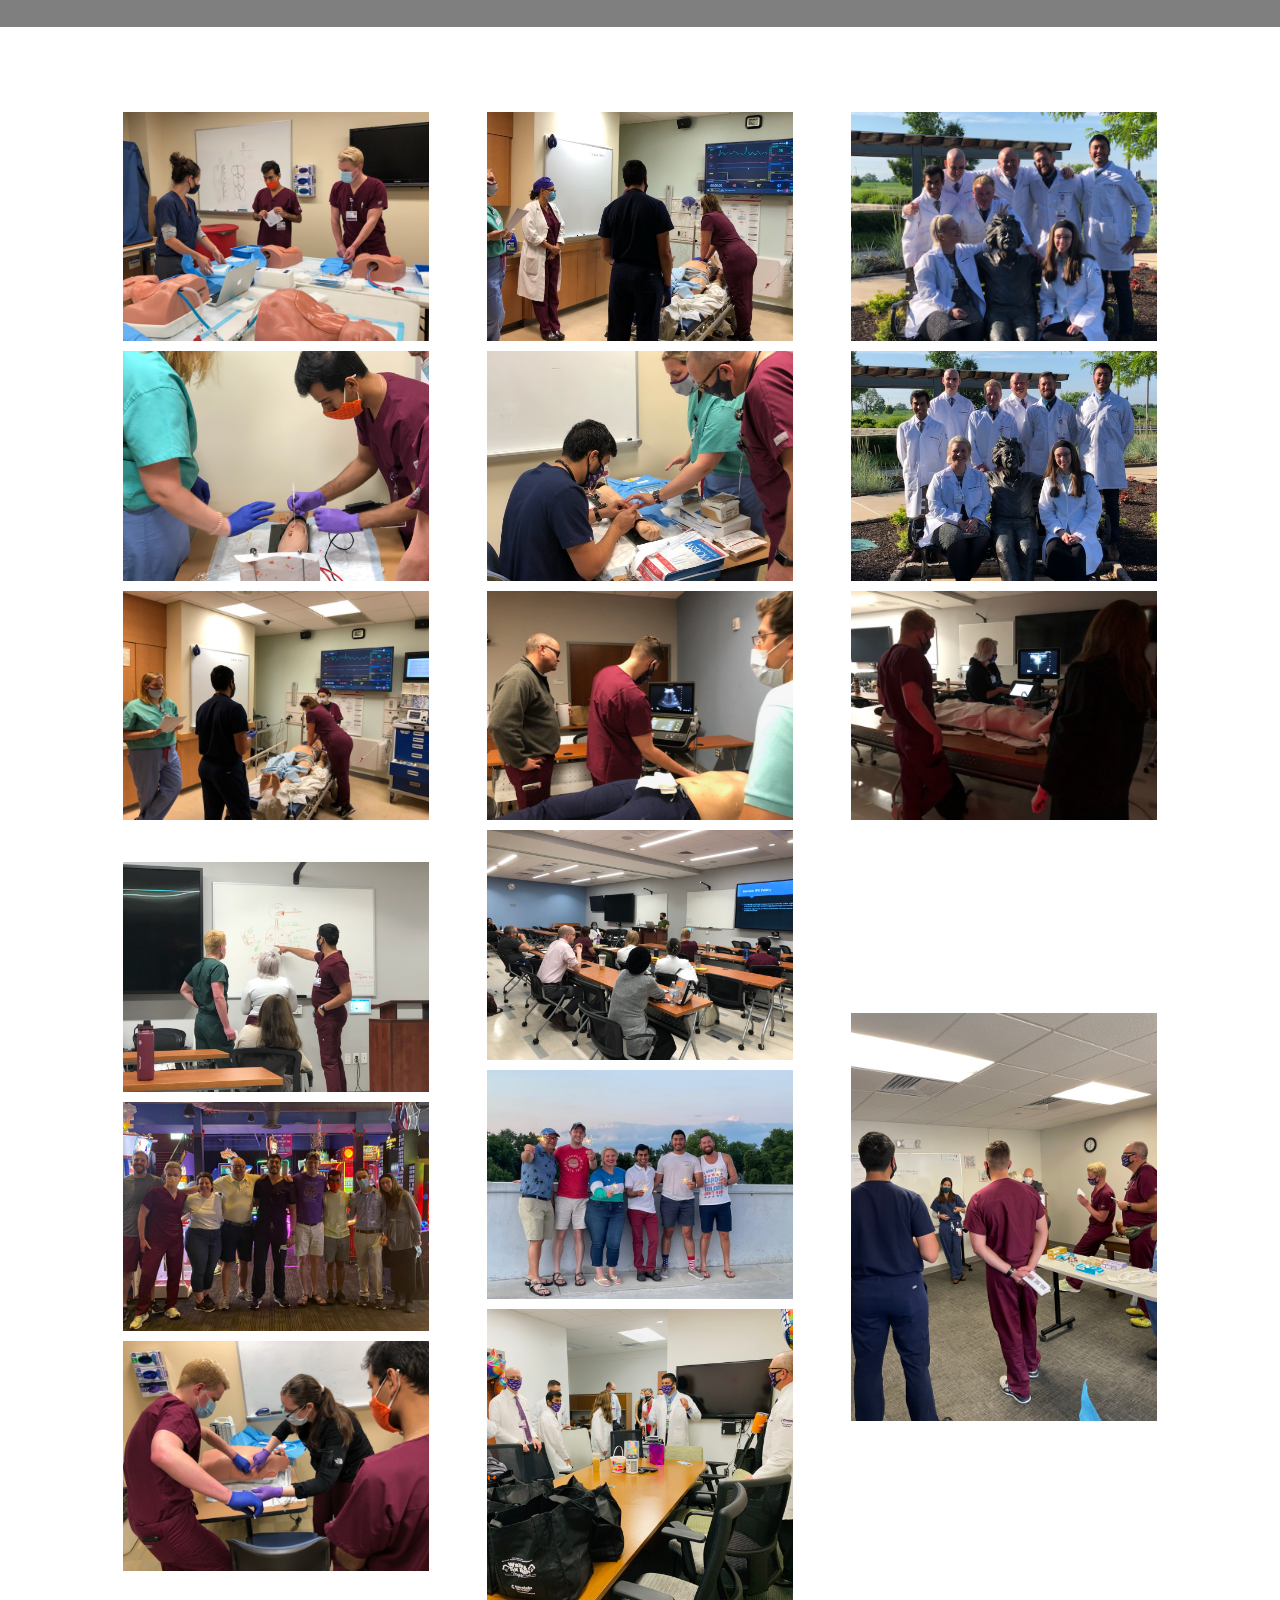
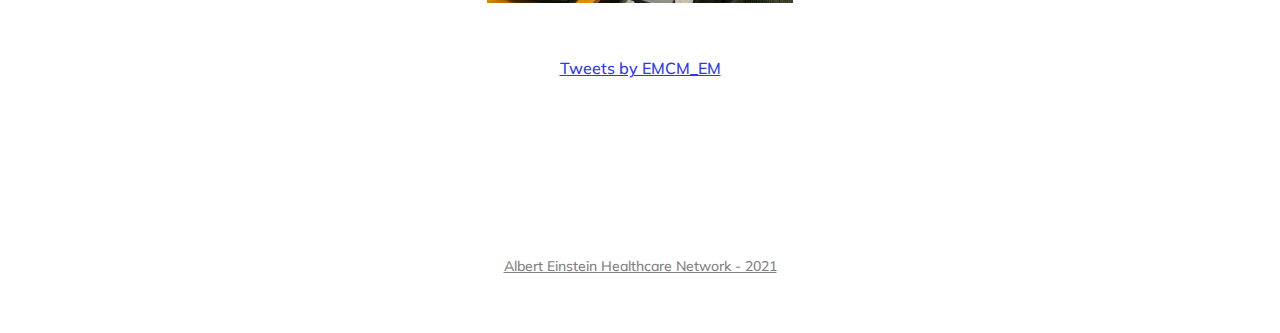
==== commit 8356b9b7: "Updates to Faculty Page and Photos" ====
--- a/index.html
+++ b/index.html
@@ -35,25 +35,11 @@
                         <li class="nav-item"><a class="nav-link me-lg-3" href="#statements">Statements</a></li>
                         <li class="nav-item"><a class="nav-link me-lg-3" href="Faculty/faculty.html">Faculty</a></li>
                         <li class="nav-item"><a class="nav-link me-lg-3" href="Residents/residents.html">Residents</a></li>
-                        <!--
-                        <li class="nav-item dropdown"><a class="nav-link me-lg-3 dropdown-toggle" href="#" data-bs-toggle="dropdown">People</a>
-                            <ul class="dropdown-menu">
-                                <li class="nav-item dropdown-item"><a class="nav-link me-lg-3" href="Faculty/faculty.html">Faculty</a></li>
-                                <li class="nav-item dropdown-item"><a class="nav-link me-lg-3" href="Residents/residents.html">Residents</a></li>
-                            </ul>
-                        </li>
-                        -->
                     </ul>
-                    <!--<button class="btn btn-primary rounded-pill px-3 mb-2 mb-lg-0" data-bs-toggle="modal" data-bs-target="#feedbackModal">
-                        <span class="d-flex align-items-center">
-                            <i class="bi-chat-text-fill me-2"></i>
-                            <span class="small">Send Feedback</span>
-                        </span>
-                    </button>-->
                 </div>
             </div>
         </nav>
-        <!-- Main Einstein Logo-->
+        <!-- Main Einstein Logo & Header-->
         <header class="masthead">
             <div class="container px-5">
                 <div class="row gx-5 align-items-center">
@@ -63,17 +49,18 @@
                     <div class="col-lg-6">
                         <!-- Masthead text and app badges-->
                         <div class="mb-5 mb-lg-0 text-center text-lg-start">
-                            <!--<h1 class="display-1 lh-1 mb-3 text-justify font-weight-bold">Einstein Medical Center Montgomery </h1>-->
                             <p class="lead fw-normal text-muted mb-5">With <span class="k-yellow">humanity </span>, <span class="k-yellow">humility</span> and <span class="k-yellow">honor</span>, to heal by providing exceptionally intelligent and responsive healthcare and education for as many as we can reach.</p>
-                            <!--Residency Blog Button is Hidden -->
+                            <!--Residency Blog Button: Hidden -->
                             <!--<div class="d-flex flex-column flex-lg-row align-items-center">
                                 <a class="me-lg-3 mb-4 mb-lg-0" href="ResidencyBlog/blog.html"><img class="app-badge rounded" src="assets/img/Untitled.svg" alt="..." /></a>
                             </div>-->
+                            <!--Twitter Button: Visible-->
                             <div class="d-flex flex-column flex-lg-row align-items-center">
-                                <a class="me-lg-3 mb-4 mb-lg-0" href="https://twitter.com/EMCM_EM"><img class="img-responsive app-badge rounded" src="assets/img/Untitled2.svg" alt="..." /></a>
-                            </div>
+                                <a class="me-lg-3 mb-4 mb-lg-0" href="https://twitter.com/EMCM_EM"><img class="img-responsive app-badge rounded" src="assets/img/Untitled2.svg" alt="https://twitter.com/EMCM_EM" /></a>
+                            </div>
+                            <!--Instagram Button: Visible-->
                             <div class="d-flex flex-column flex-lg-row align-items-center">
-                                <a class="me-lg-3 mb-4 mb-lg-0" href="https://instagram.com"><img class="img-responsive app-badge rounded" src="assets/img/Untitled3.svg" alt="..." /></a>
+                                <a class="me-lg-3 mb-4 mb-lg-0" href="https://instagram.com"><img class="img-responsive app-badge rounded" src="assets/img/Untitled3.svg" alt="https://instagram.com" /></a>
                             </div>
                         </div>
                     </div>
@@ -84,38 +71,11 @@
                         <div class="logo-image">
                             <img src="assets/img/EinsteinLogoCircle.png" alt="Einstein Montgomery EM Logo" class="img-fluid">
                         </div>
-
-                        <!-- Masthead device mockup feature
-                        <div class="masthead-device-mockup">
-                            <svg class="circle" viewBox="0 0 100 100" xmlns="http://www.w3.org/2000/svg">
-                                <defs>
-                                    <linearGradient id="circleGradient" gradientTransform="rotate(45)">
-                                        <stop class="gradient-start-color" offset="0%"></stop>
-                                        <stop class="gradient-end-color" offset="100%"></stop>
-                                    </linearGradient>
-                                </defs>
-                                <circle cx="50" cy="50" r="50"></circle></svg>
-                            <svg class="shape-1 d-none d-sm-block" viewBox="0 0 240.83 240.83" xmlns="http://www.w3.org/2000/svg">
-                                <rect x="-32.54" y="78.39" width="305.92" height="84.05" rx="42.03" transform="translate(120.42 -49.88) rotate(45)"></rect>
-                                <rect x="-32.54" y="78.39" width="305.92" height="84.05" rx="42.03" transform="translate(-49.88 120.42) rotate(-45)"></rect></svg>
-                            <svg class="shape-2 d-none d-sm-block" viewBox="0 0 100 100" xmlns="http://www.w3.org/2000/svg"><circle cx="50" cy="50" r="50"></circle></svg>
-                            <div class="device-wrapper">
-                                <div class="device" data-device="iPhoneX" data-orientation="portrait" data-color="black">
-                                    <div class="screen bg-black">
-                                        <!-- PUT CONTENTS HERE:
-                                        <!-- * * This can be a video, image, or just about anything else.
-                                        <!-- * * Set the max width of your media to 100% and the height to
-                                        <!-- * * 100% like the demo example below.
-                                        <video muted="muted" autoplay="" loop="" style="max-width: 100%; height: 100%"><source src="assets/img/demo-screen.mp4" type="video/mp4" /></video>
-                                    </div>
-                                </div>
-                            </div>
-                        </div>-->
                     </div>
                 </div>
             </div>
         </header>
-        <!-- A residency of the Albert Einstein Healthcare Network-->
+        <!-- Banner#1: A residency of the Albert Einstein Healthcare Network-->
         <aside  id="trainingsites" class="text-center bg-gradient-primary-to-secondary">
             <div class="container px-5">
                 <div class="row gx-5 justify-content-center">
@@ -136,7 +96,7 @@
                         <div class="container-fluid px-2">
                             <div class="row gx-5">
                                 <div class="col-md-6 mb-5">
-                                    <!-- Feature item-->
+                                    <!--EMCM-->
                                     <div class="text-center">
                                         <img src="assets/img/EMCM_Hospital.png" alt="EMCM Hospital" class="img-thumbnail">
                                         <h3 class="font-alt">Einstein Medical Center Montgomery</h3>
@@ -145,7 +105,7 @@
                                     </div>
                                 </div>
                                 <div class="col-md-6 mb-5">
-                                    <!-- Feature item-->
+                                    <!--St.Chris-->
                                     <div class="text-center">
                                         <img src="assets/img/St.Christopher_Hospital.png" alt="St. Christopher's Hospital" class="img-thumbnail">
                                         <h3 class="font-alt">St. Christopher's Hospital for Children</h3>
@@ -155,8 +115,8 @@
                                 </div>
                             </div>
                             <div class="row gx-5">
-                                <div class="col-md-6 mb-5"> <!-- removed "mb-md-0" -->
-                                    <!-- Feature item-->
+                                <div class="col-md-6 mb-5">
+                                    <!--Plymouth Community Ambulance-->
                                     <div class="text-center">
                                         <img src="assets/img/PlymouthCommunityAmbulance.png" alt="Plymouth Community Ambulance Association" class="img-thumbnail">
                                         <h3 class="font-alt">Plymouth Community Ambulance Association</h3>
@@ -165,7 +125,7 @@
                                     </div>
                                 </div>
                                 <div class="col-md-6">
-                                    <!-- Feature item-->
+                                    <!--TJUH-->
                                     <div class="text-center">
                                         <img src="assets/img/TJUH.png" alt="Thomas Jefferson University Hospital" class="img-thumbnail">
                                         <h3 class="font-alt">Thomas Jefferson University Hospital</h3>
@@ -174,10 +134,9 @@
                                     </div>
                                 </div>
                             </div>
-
                             <div class="row gx-5">
                                 <div class="col-md-6 mb-5 mb-md-0">
-                                    <!-- Feature item-->
+                                    <!--EMCP-->
                                     <div class="text-center">
                                         <img src="assets/img/EinsteinPhiladelphia.png" alt="Einstein Medical Center Philadelphia" class="img-thumbnail">
                                         <h3 class="font-alt">Einstein Medical Center Philadelphia</h3>
@@ -185,31 +144,13 @@
                                         <p class="text-muted mt-2">Rotations Completed Here: Trauma.</p>
                                     </div>
                                 </div>
-                                <!--
-                                <div class="col-md-6">
-                                    <div class="text-center">
-                                        <i class="bi-patch-check icon-feature text-gradient d-block mb-3"></i>
-                                        <h3 class="font-alt">Children's Hospital of Philadelphia</h3>
-                                        <p class="text-muted mb-0">Tox?</p>
-                                    </div>
-                                </div>-->
-                            </div>
-                            <!--
-                            <div class="row gx-5">
-                                <div class="col-md-6">
-                                    <div class="text-center">
-                                        <i class="bi-patch-check icon-feature text-gradient d-block mb-3"></i>
-                                        <h3 class="font-alt">Will's Eye</h3>
-                                        <p class="text-muted mb-0">Optho?</p>
-                                    </div>
-                                </div>
-                            </div>-->
+                            </div>
                         </div>
                     </div>
                 </div>
             </div>
         </section>
-        <!--Learners of Today; Leaders of Tomorrow-->
+        <!--Banner#2: Learners of Today; Leaders of Tomorrow-->
         <aside id="clinicalcurriculum" class="text-center bg-gradient-primary-to-secondary">
             <div class="container px-5">
                 <div class="row gx-5 justify-content-center">
@@ -217,7 +158,6 @@
                         <div class="h2 fs-1 text-white mb-4">Learners of Today</div>
                         <div class="h2 fs-1 text-white"> <hr style="height: 0.2rem;"></div>
                         <div class="h2 fs-1 text-white mt-4">Leaders of Tomorrow</div>
-                        <!--<img src="assets/img/tnw-logo.svg" alt="..." style="height: 3rem" />-->
                     </div>
                 </div>
             </div>
@@ -340,13 +280,12 @@
                 </div>
             </div>
         </section>
-        <!-- E=mc^2 Innovation is the heart of our program -->
+        <!--Banner#3: E=mc^2 Innovation at the heart of medicine -->
         <aside id="didacticcurriculum" class="text-center bg-gradient-primary-to-secondary">
             <div class="container px-5">
                 <div class="row gx-5 justify-content-center">
                     <div class="col-xl-8">
                         <div class="h2 fs-1 text-white mb-4">E=mc<sup>2</sup>: Innovation at the heart of medicine</div>
-                        <!--<img src="assets/img/tnw-logo.svg" alt="..." style="height: 3rem" />-->
                     </div>
                 </div>
             </div>
@@ -434,12 +373,12 @@
                                     <div class="text-justify">
                                         <p class="text-muted mb-0">Residents will be provided with:</p>
                                         <ul class="text-muted mb-4">
-            <li>Health and lifestyle coaching</li>
-            <li>Discounted rates for popular gym memberships</li>
-            <li>Resources on financial well-being</li>
-            <li>Residents yearly retreat</li>
-            <li>Mentor-mentee longitudinal program</li>
-            <li>Lectures on wellness and resilience</li>
+                                            <li>Health and lifestyle coaching</li>
+                                            <li>Discounted rates for popular gym memberships</li>
+                                            <li>Resources on financial well-being</li>
+                                            <li>Residents yearly retreat</li>
+                                            <li>Mentor-mentee longitudinal program</li>
+                                            <li>Lectures on wellness and resilience</li>
                                         </ul>
                                     </div>
                                 </div>
@@ -449,7 +388,7 @@
                 </div>
             </div>
         </section>
-        <!-- Nestled in Montgomery County, a short distance from Philadelphia-->
+        <!--Banner#4: Nestled in Montgomery County, a short distance from Philadelphia-->
         <aside id="wellness" class="text-center bg-gradient-primary-to-secondary">
             <div class="container px-5">
                 <div class="row gx-5 justify-content-center">
@@ -466,11 +405,11 @@
                 <div class="row gx-5 align-items-center justify-content-center justify-content-lg-between">
                     <div class="col-12 col-lg-5">
                         <h2 class="display-4 lh-1 mb-4 text-center">Resident Activities</h2>
-                        <p class="lead fw-normal text-muted mb-5 mb-lg-0">Placeholder text....</p>
+                        <p class="lead fw-normal text-muted mb-5 mb-lg-0">Our residents are a kind and compassionate group who not only work well together, but also have fun together. From July 4th on the rooftops watching fireworks in a panoramic 360, end-of-orientation Dave & Busters arcade event, Jenga at the Conshohocken Brewing Company, to cornhole & campfire at Dr. Czincila's home, every resident current and future automatically becomes part of the Einstein Family - forever.</p>
                     </div>
                     <div class="col-sm-8 col-md-6">
                         <div class="px-5 px-sm-0 mb-5">
-                            <img class="img-fluid rounded-circle" src="https://source.unsplash.com/u8Jn2rzYIps/900x900" alt="..." />
+                            <img class="img-fluid rounded-circle" src="assets/img/activities_group.png" alt="Group Photo" />
                         </div>
                     </div>
                 </div>
@@ -513,8 +452,8 @@
                         <div class="row">
                             <div class="col-md-12 text-center">
                                 <a class="btn btn-outline-light py-3 px-4 rounded-pill mb-2" style="margin-left:0.5rem;" href="PDStatement/pdstatement.html" target="_blank">Program Director Statement</a>
-                                <a class="btn btn-outline-light py-3 px-4 rounded-pill mb-2" style="margin-left:0.5rem;" href="" target="_blank">Assistant Program Director Statement</a>
-                                <a class="btn btn-outline-light py-3 px-4 rounded-pill mb-2" style="margin-left:0.5rem;" href="" target="_blank">ED Medical Director Statement</a>
+                                <!--<a class="btn btn-outline-light py-3 px-4 rounded-pill mb-2" style="margin-left:0.5rem;" href="" target="_blank">Associate Program Director Statement</a>-->
+                                <!--<a class="btn btn-outline-light py-3 px-4 rounded-pill mb-2" style="margin-left:0.5rem;" href="" target="_blank">ED Medical Director Statement</a>-->
                                 <a class="btn btn-outline-light py-3 px-4 rounded-pill mb-2" style="margin-left:0.5rem;" href="DCStatement/dcstatement.html" target="_blank">Department Chair Statement</a>
                             </div>
                         </div>
@@ -522,96 +461,58 @@
                 </div>
             </div>
         </section>
-        <!-- Instagram and Twitter -->
+        <!-- Photos, Instagram, and Twitter -->
         <section>
             <div class="container px-5">
                 <div class="row gx-5 align-items-center text-center">
-                    <div class="col-md-6">
-                        <p>Instagram Here on the Left</p>
-                    </div>
-                    <div class="col-md-6">
+                    <div class="col-md-4">
+                        <img src="assets/img/Activities/image1.jpeg" class="img-thumbnail">
+                        <img src="assets/img/Activities/image2.jpeg" class="img-thumbnail">
+                        <img src="assets/img/Activities/image3.jpeg" class="img-thumbnail">
+                    </div>
+                    <div class="col-md-4">
+                        <img src="assets/img/Activities/image4.jpeg" class="img-thumbnail">
+                        <img src="assets/img/Activities/image5.jpeg" class="img-thumbnail">
+                        <img src="assets/img/Activities/image6.jpeg" class="img-thumbnail">
+                    </div>
+                    <div class="col-md-4">
+                        <img src="assets/img/Activities/image7.jpeg" class="img-thumbnail">
+                        <img src="assets/img/Activities/image8.jpeg" class="img-thumbnail">
+                        <img src="assets/img/Activities/image9.jpeg" class="img-thumbnail">
+                    </div>
+                </div>
+                <div class="row gx-5 align-items-center text-center">
+                    <div class="col-md-4">
+                        <img src="assets/img/Activities/image10.jpeg" class="img-thumbnail">
+                        <img src="assets/img/Activities/image11.jpeg" class="img-thumbnail">
+                        <img src="assets/img/Activities/image12.jpeg" class="img-thumbnail">
+                    </div>
+                    <div class="col-md-4">
+                        <img src="assets/img/Activities/image13.jfif" class="img-thumbnail">
+                        <img src="assets/img/Activities/image14.jfif" class="img-thumbnail">
+                        <img src="assets/img/Activities/image15.jfif" class="img-thumbnail">
+                    </div>
+                    <div class="col-md-4">
+                        <img src="assets/img/Activities/image16.jfif" class="img-thumbnail">
+                    </div>
+                </div>
+            </div>
+            <!--Twitter-->
+            <div class="container px-5 py-5">
+                <div class="row gx-5 align-items-center text-center">
+                    <div class="col-md-6 offset-md-3">
                         <a class="twitter-timeline" href="https://twitter.com/EMCM_EM">Tweets by EMCM_EM</a> <script async src="https://platform.twitter.com/widgets.js" charset="utf-8"></script>
                     </div>
                 </div>
             </div>
         </section>
-
-        <!-- App badge section-->
-        <!--
-        <aside class="text-center bg-gradient-primary-to-secondary">
-            <div class="container px-5">
-                <div class="row gx-5 justify-content-center">
-                    <div class="col-xl-8">
-                        <div class="h2 fs-1 text-white mb-4">Nestled in Montgomery County, a short distance from Philadelphia</div>
-                        <!--<img src="assets/img/tnw-logo.svg" alt="..." style="height: 3rem" />
-                    </div>
-                </div>
-            </div>
-        </aside>
-        <section class="bg-gradient-primary-to-secondary" id="download">
-            <div class="container px-5">
-                <h2 class="text-center text-white font-alt mb-4">Get the app now!</h2>
-                <div class="d-flex flex-column flex-lg-row align-items-center justify-content-center">
-                    <a class="me-lg-3 mb-4 mb-lg-0" href="#!"><img class="app-badge" src="assets/img/google-play-badge.svg" alt="..." /></a>
-                    <a href="#!"><img class="app-badge" src="assets/img/app-store-badge.svg" alt="..." /></a>
-                </div>
-            </div>
-        </section> -->
         <!-- Footer-->
             <div class="container px-5 py-5 text-center">
                 <div class="small" style="color:grey;">
                     <div class="mb-2"><a href="https://www.einstein.edu/" style="color:grey;">Albert Einstein Healthcare Network - 2021</a>
                     </div>
-                    <div> <a href="www.google.com" style="color:grey;">FAQ</a>
-                    </div>
-                </div>
-            </div>
-        <!--<footer class="bg-black text-center py-5">
-            <div class="container px-5">
-                <div class="text-white-50 small">
-                    <div class="mb-2">Albert Einstein Healthcare Network - 2021 </div>
-                    <div class="mb-2">Template Source: <a href="https://startbootstrap.com/theme/new-age"> Start Bootstrap LLC </a></div>
-                    <div class="mb-2">Template Source License: <a href="https://github.com/startbootstrap/startbootstrap-new-age/blob/master/LICENSE">The MIT License </a></div>
-                    <a href="#!">Privacy</a>
-                    <span class="mx-1">&middot;</span>
-                    <a href="#!">Terms</a>
-                    <span class="mx-1">&middot;</span>
-                    <a href="#!">FAQ</a>-->
-                </div>
-            </div>
-        </footer>
-        <!-- Feedback modal-->
-        <div class="modal fade" id="feedbackModal" tabindex="-1" aria-labelledby="feedbackModalLabel" aria-hidden="true">
-            <div class="modal-dialog modal-dialog-centered">
-                <div class="modal-content">
-                    <div class="modal-header bg-gradient-primary-to-secondary p-4">
-                        <h5 class="modal-title font-alt text-white" id="feedbackModalLabel">Send feedback</h5>
-                        <button class="btn-close btn-close-white" type="button" data-bs-dismiss="modal" aria-label="Close"></button>
-                    </div>
-                    <div class="modal-body border-0 p-4">
-                        <form>
-                            <div class="form-floating mb-4">
-                                <input class="form-control" id="inputName" type="text" placeholder="Enter your name..." />
-                                <label for="inputName">Name</label>
-                            </div>
-                            <div class="form-floating mb-4">
-                                <input class="form-control" id="inputEmail" type="email" placeholder="name@example.com" />
-                                <label for="inputEmail">Email address</label>
-                            </div>
-                            <div class="form-floating mb-4">
-                                <input class="form-control" id="inputPhone" type="tel" placeholder="(123) 456-7890" />
-                                <label for="inputPhone">Phone number</label>
-                            </div>
-                            <div class="form-floating mb-4">
-                                <textarea class="form-control" id="inputMessage" placeholder="Enter your message here..." style="height: 10rem"></textarea>
-                                <label for="inputMessage">Message</label>
-                            </div>
-                            <div class="d-grid"><button class="btn btn-primary rounded-pill py-3" type="submit">Submit</button></div>
-                        </form>
-                    </div>
-                </div>
-            </div>
-        </div>
+                </div>
+            </div>
         <!-- Bootstrap core JS-->
         <script src="https://cdn.jsdelivr.net/npm/bootstrap@5.0.1/dist/js/bootstrap.bundle.min.js"></script>
         <!-- Core theme JS-->
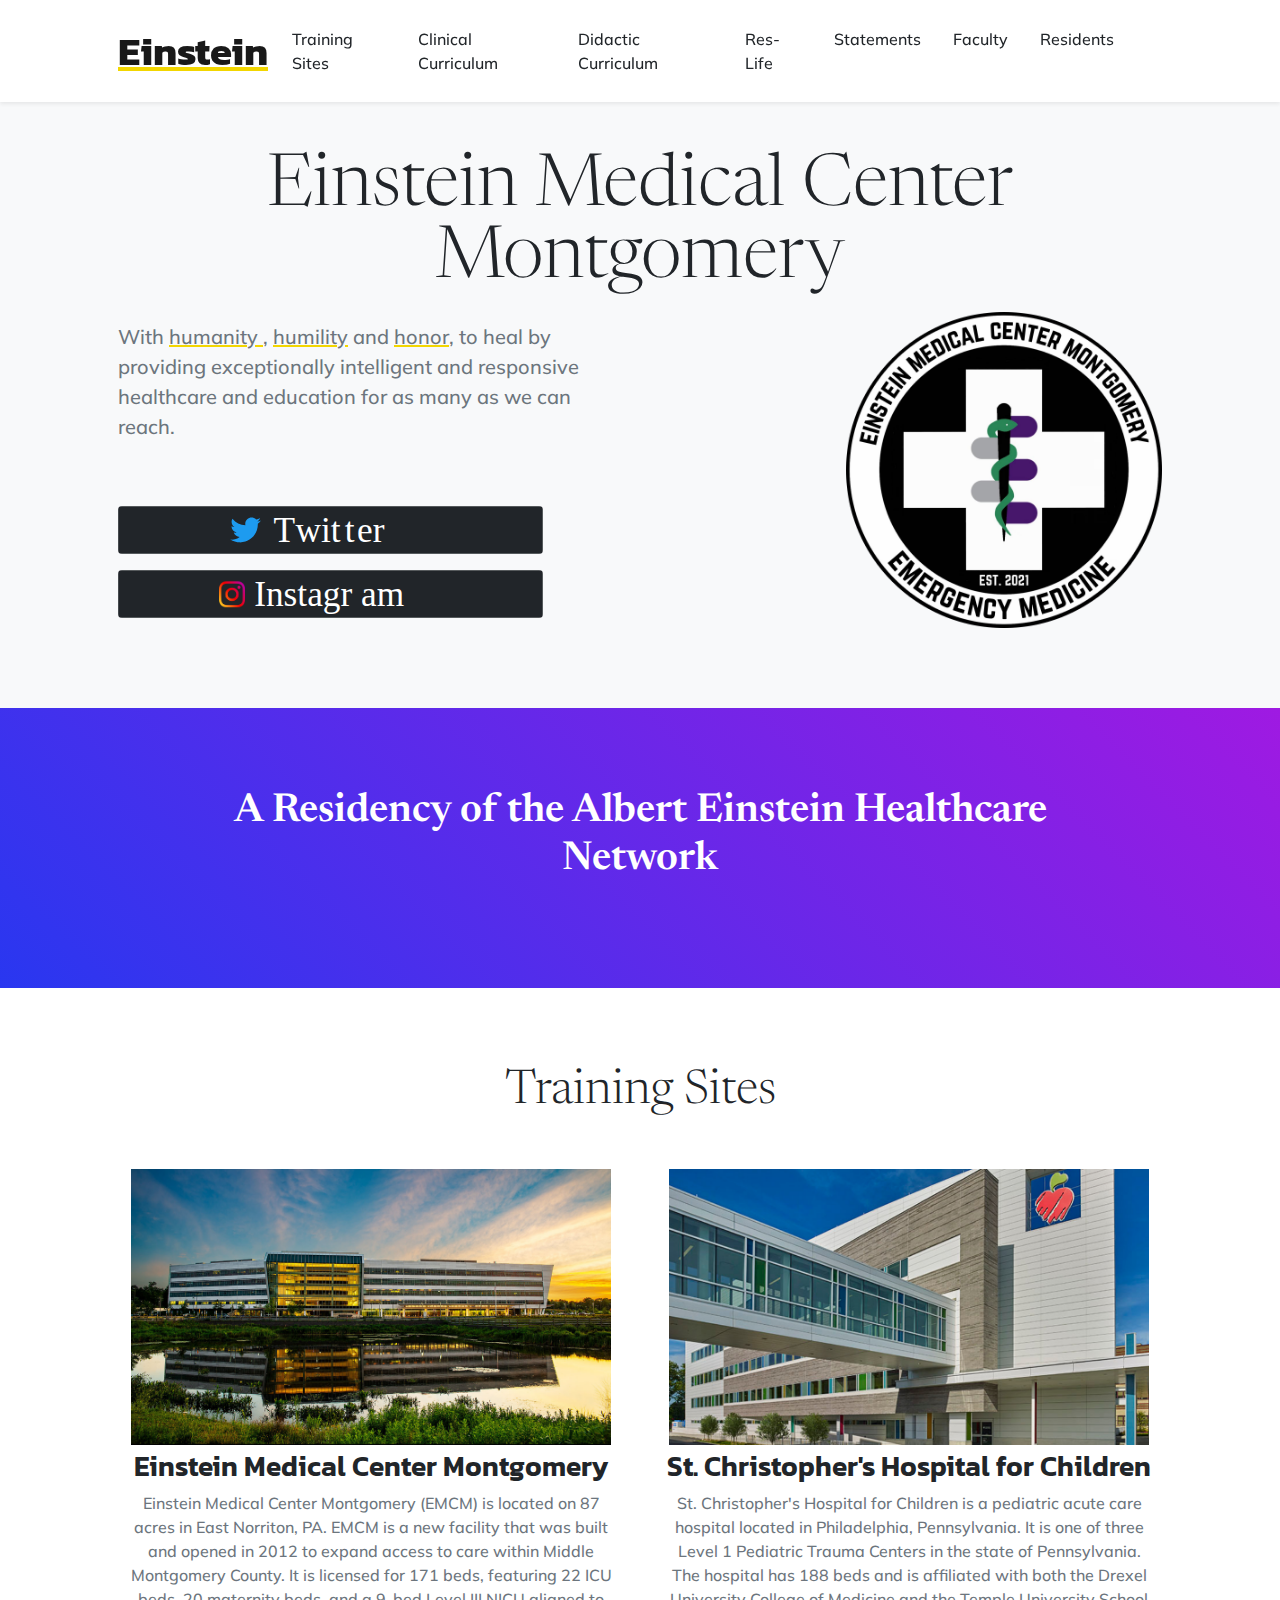
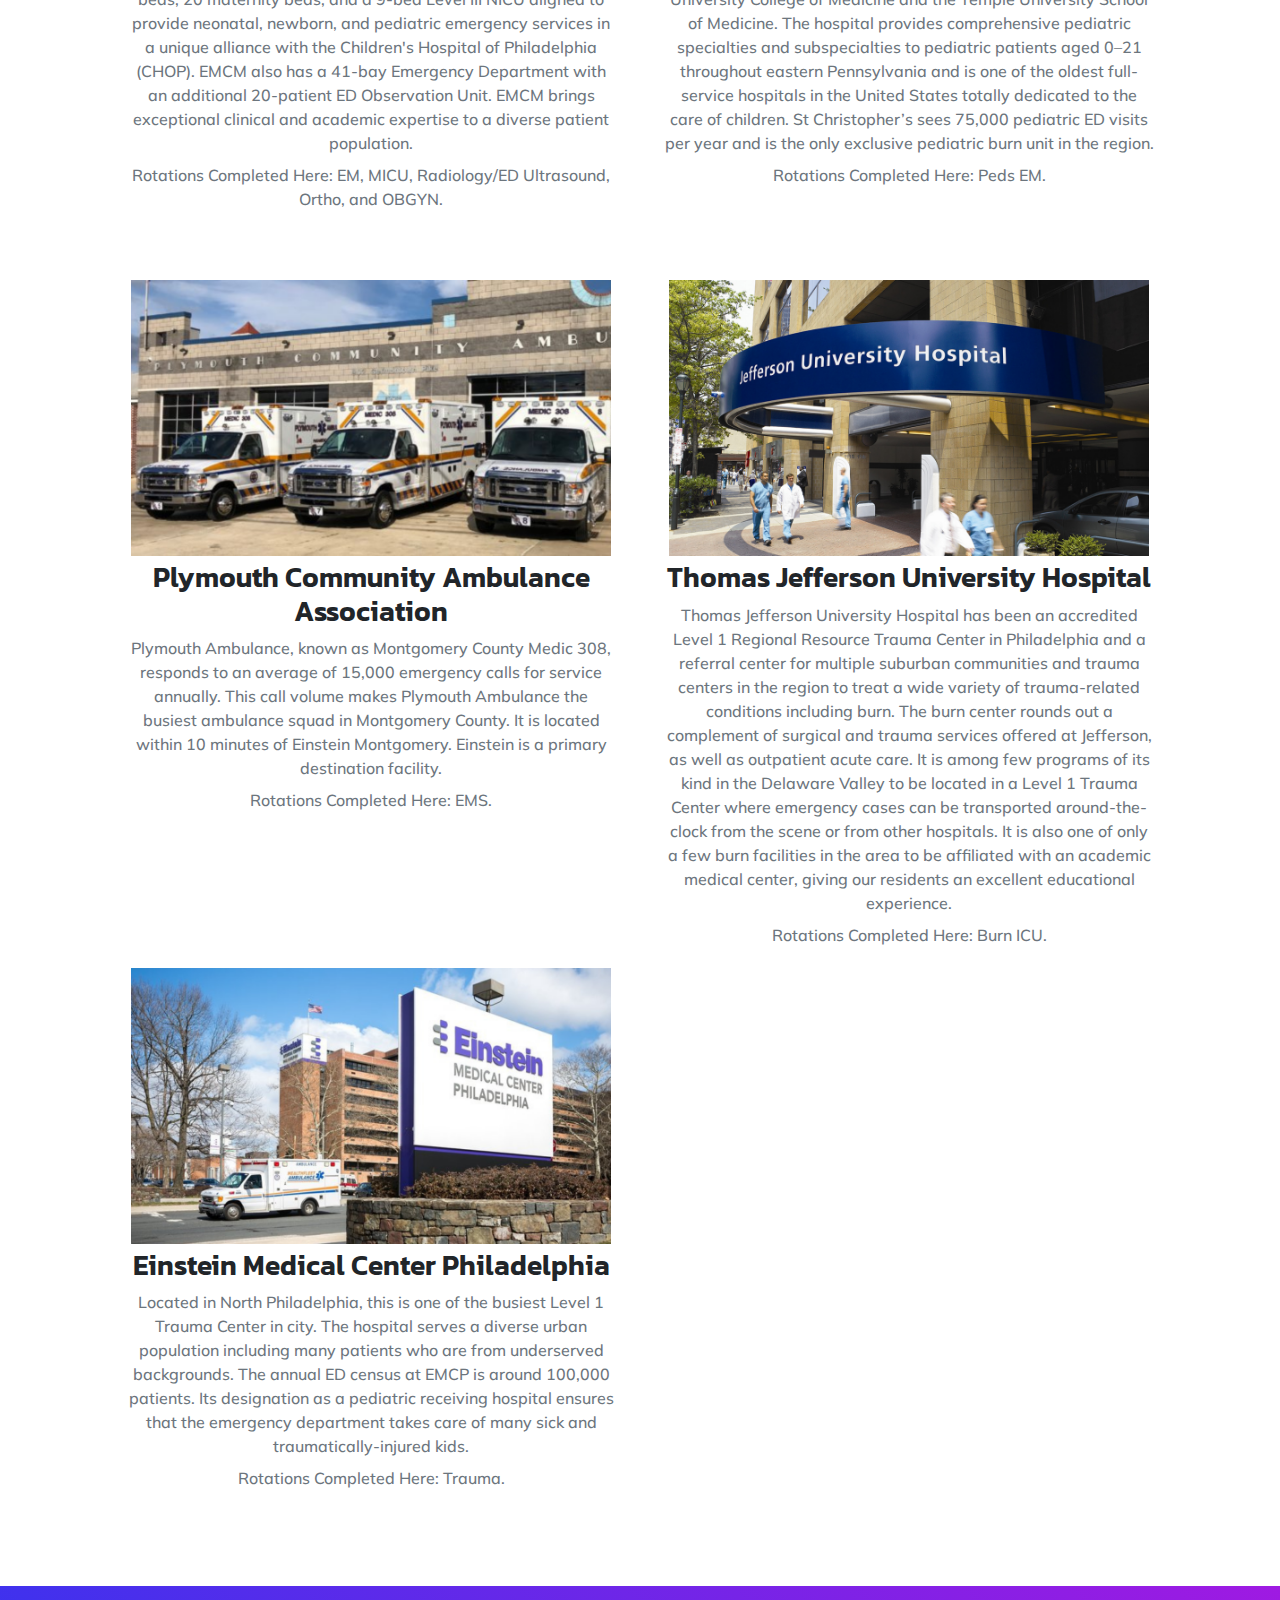
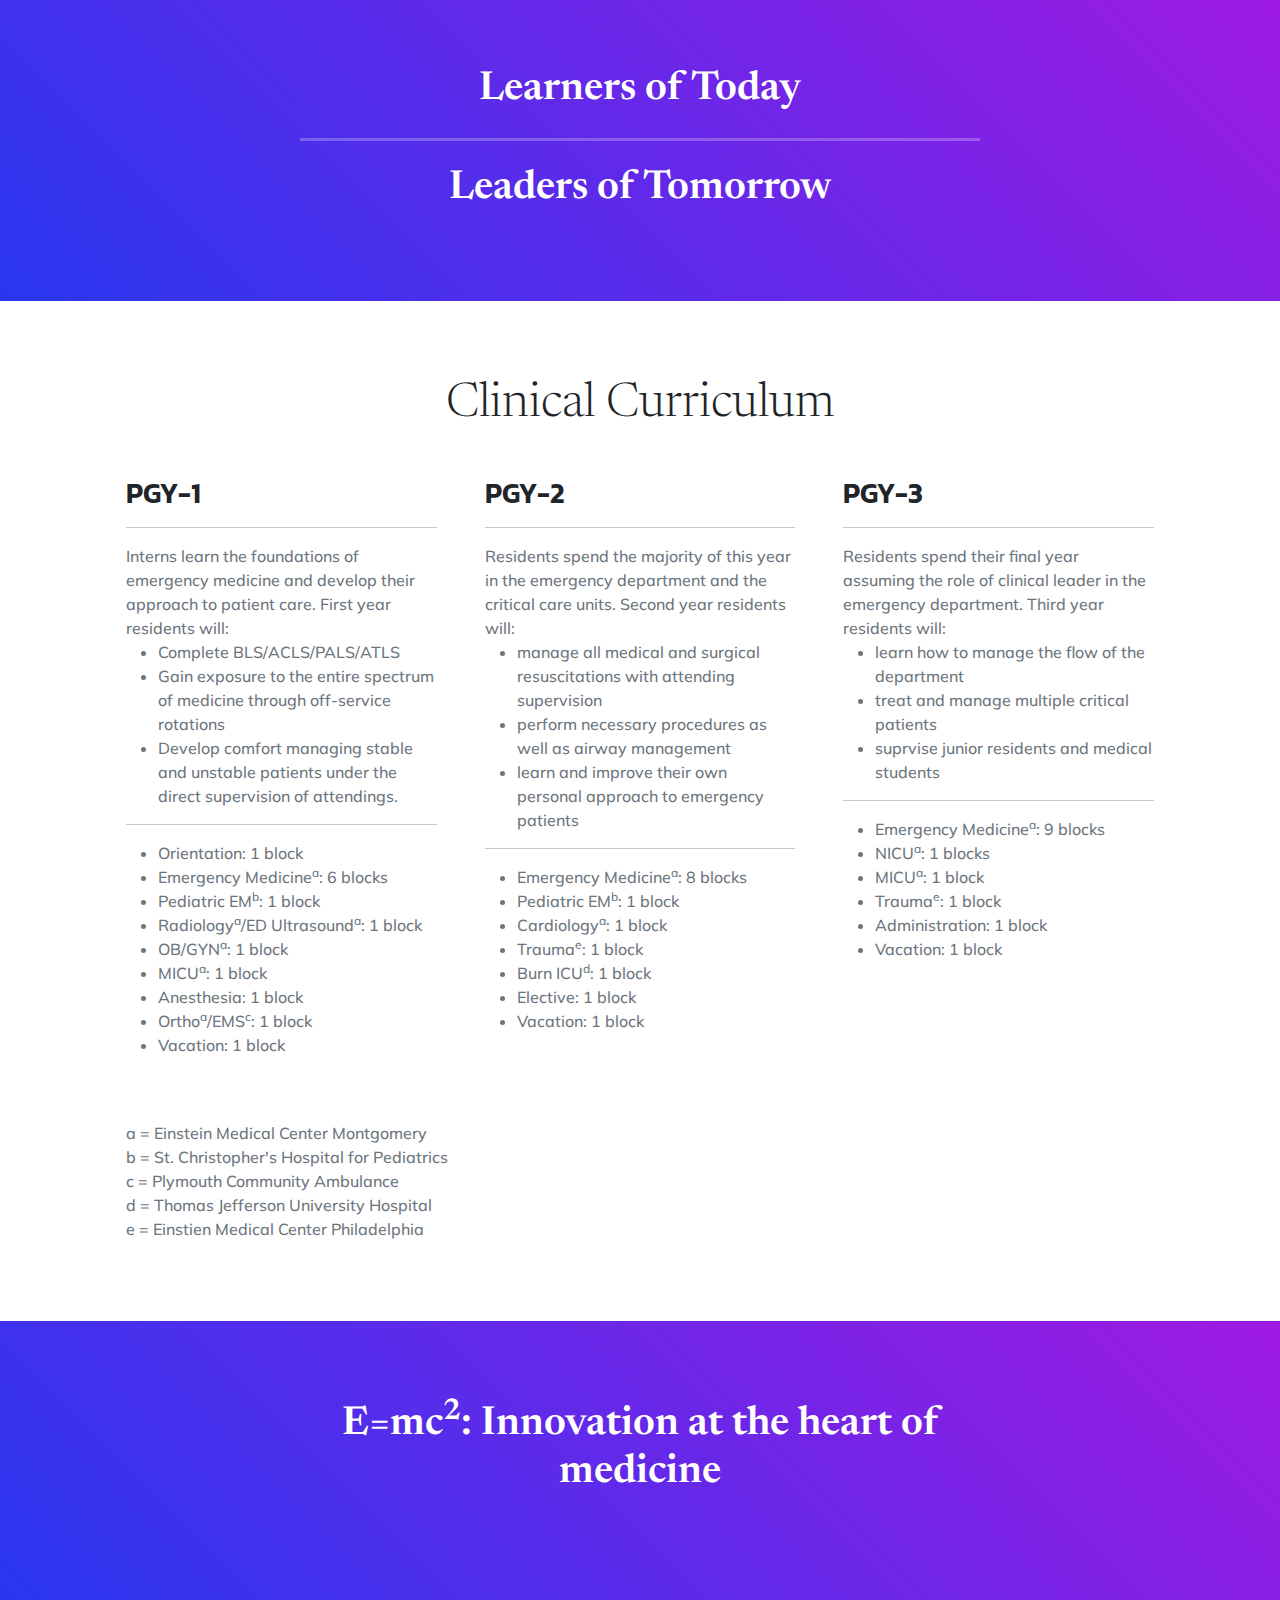
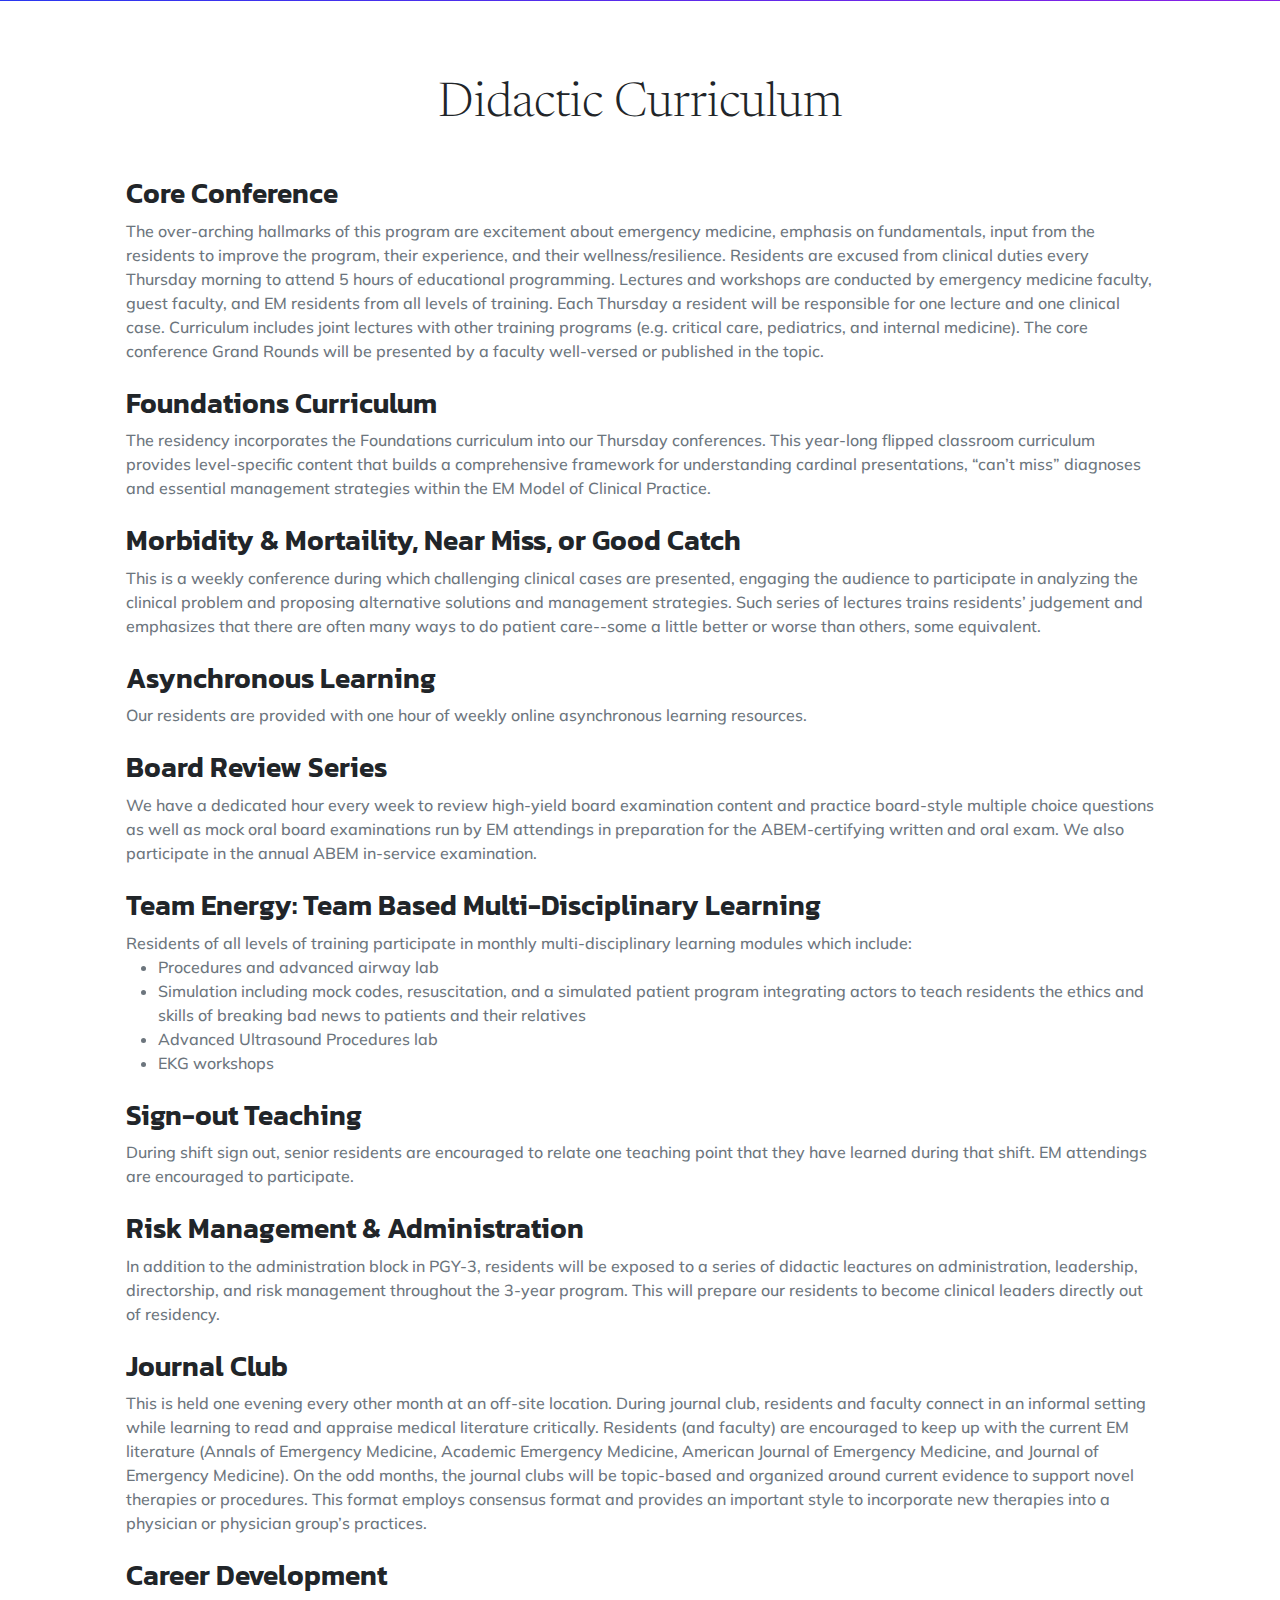
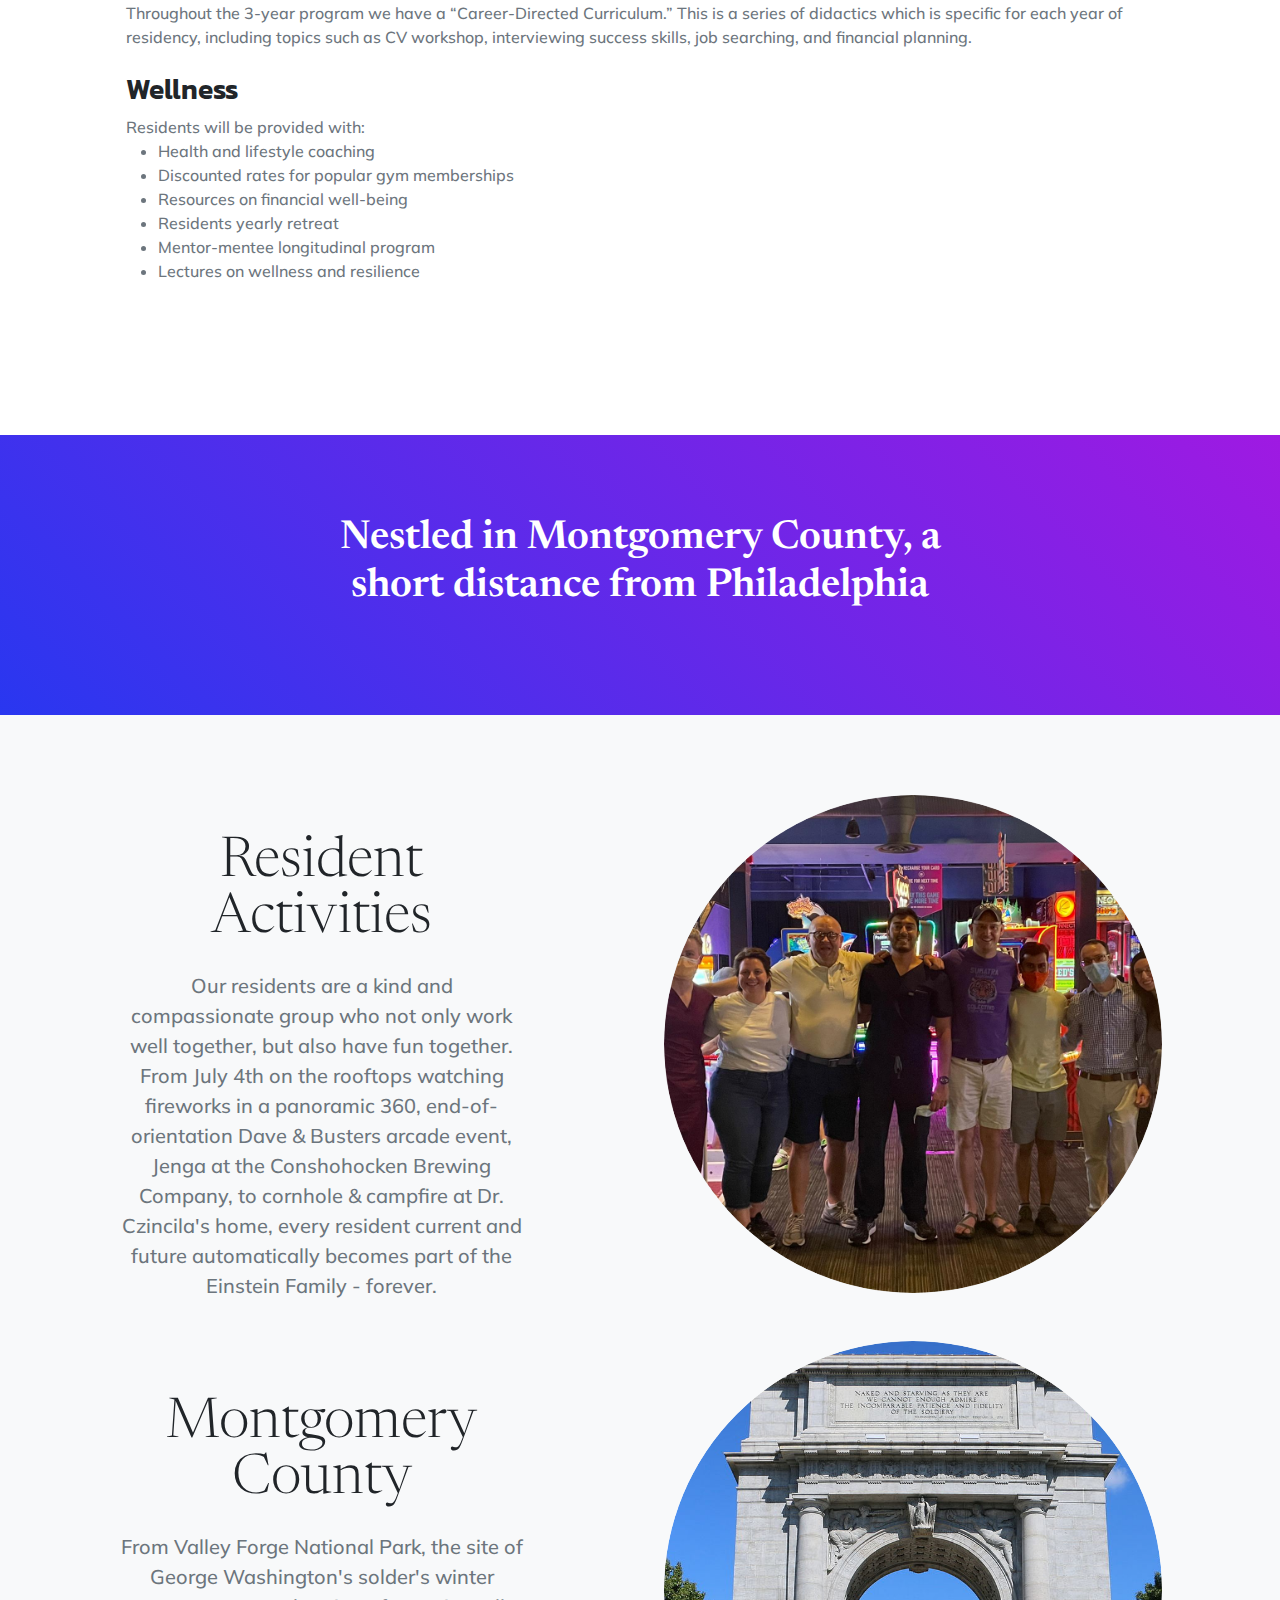
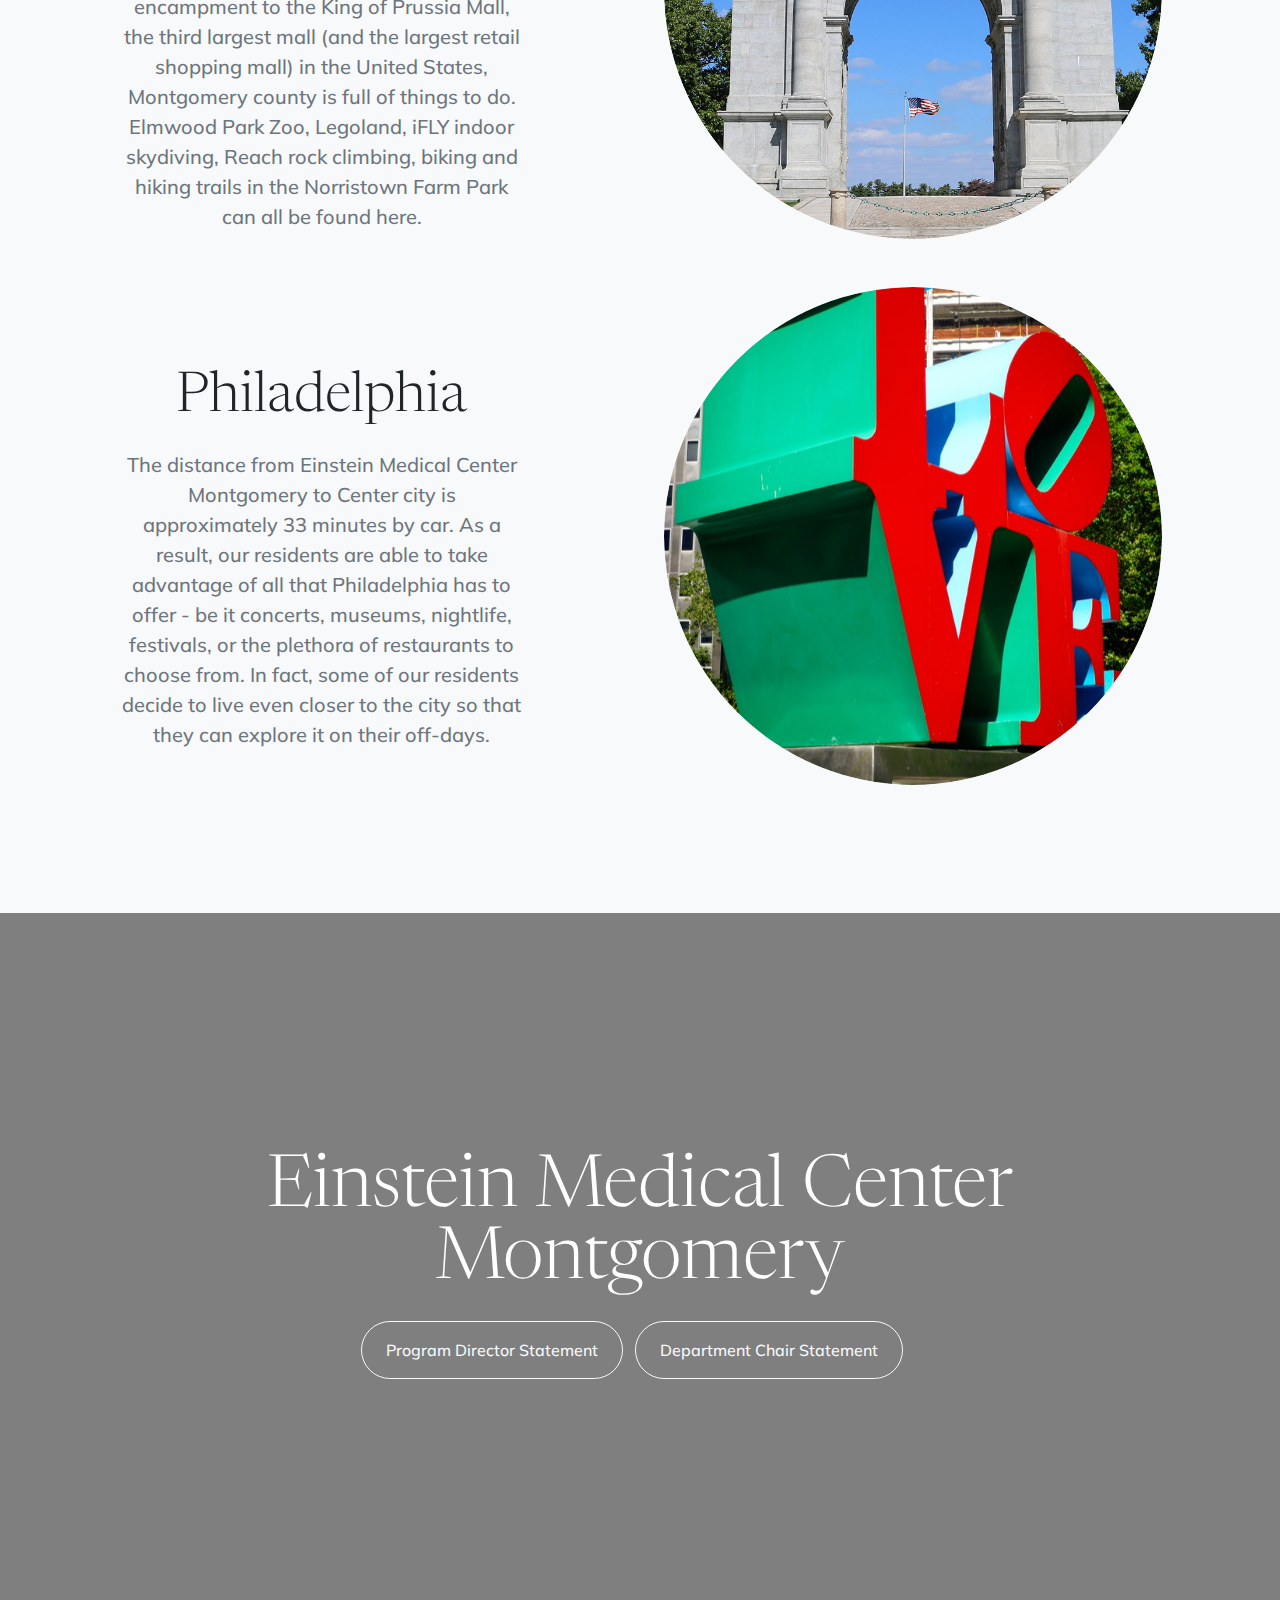
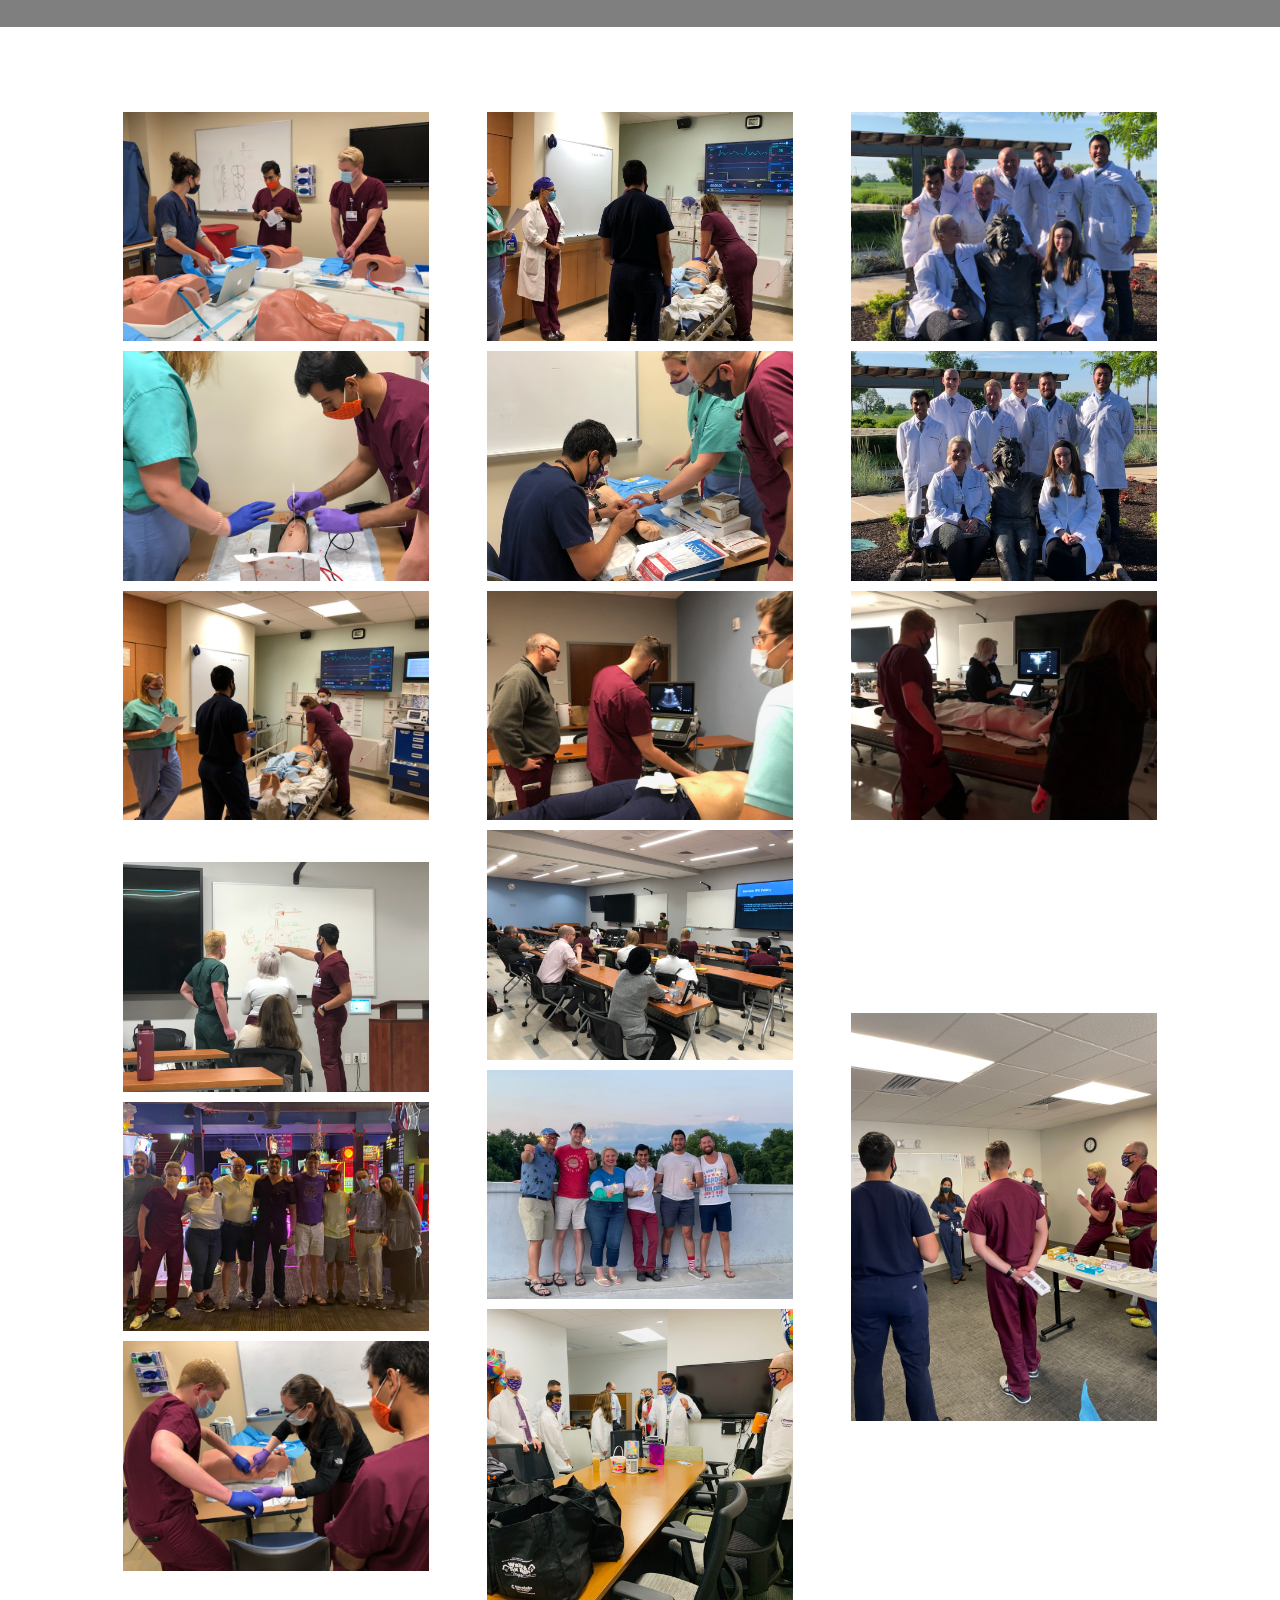
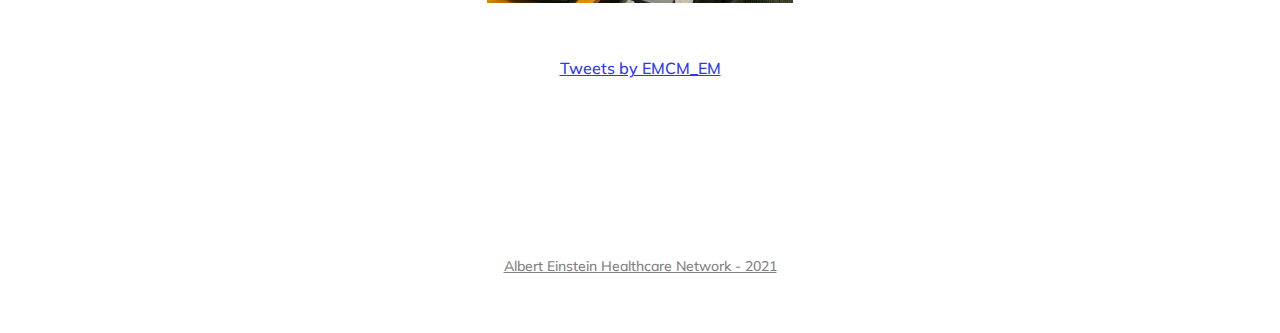
==== commit 42b882aa: "deleted files" ====
--- a/index.html
+++ b/index.html
@@ -405,7 +405,7 @@
                 <div class="row gx-5 align-items-center justify-content-center justify-content-lg-between">
                     <div class="col-12 col-lg-5">
                         <h2 class="display-4 lh-1 mb-4 text-center">Resident Activities</h2>
-                        <p class="lead fw-normal text-muted mb-5 mb-lg-0">Our residents are a kind and compassionate group who not only work well together, but also have fun together. From July 4th on the rooftops watching fireworks in a panoramic 360, end-of-orientation Dave & Busters arcade event, Jenga at the Conshohocken Brewing Company, to cornhole & campfire at Dr. Czincila's home, every resident current and future automatically becomes part of the Einstein Family - forever.</p>
+                        <p class="lead fw-normal text-muted mb-5 mb-lg-0 text-center">Our residents are a kind and compassionate group who not only work well together, but also have fun together. From July 4th on the rooftops watching fireworks in a panoramic 360, end-of-orientation Dave & Busters arcade event, Jenga at the Conshohocken Brewing Company, to cornhole & campfire at Dr. Czincila's home, every resident current and future automatically becomes part of the Einstein Family - forever.</p>
                     </div>
                     <div class="col-sm-8 col-md-6">
                         <div class="px-5 px-sm-0 mb-5">
